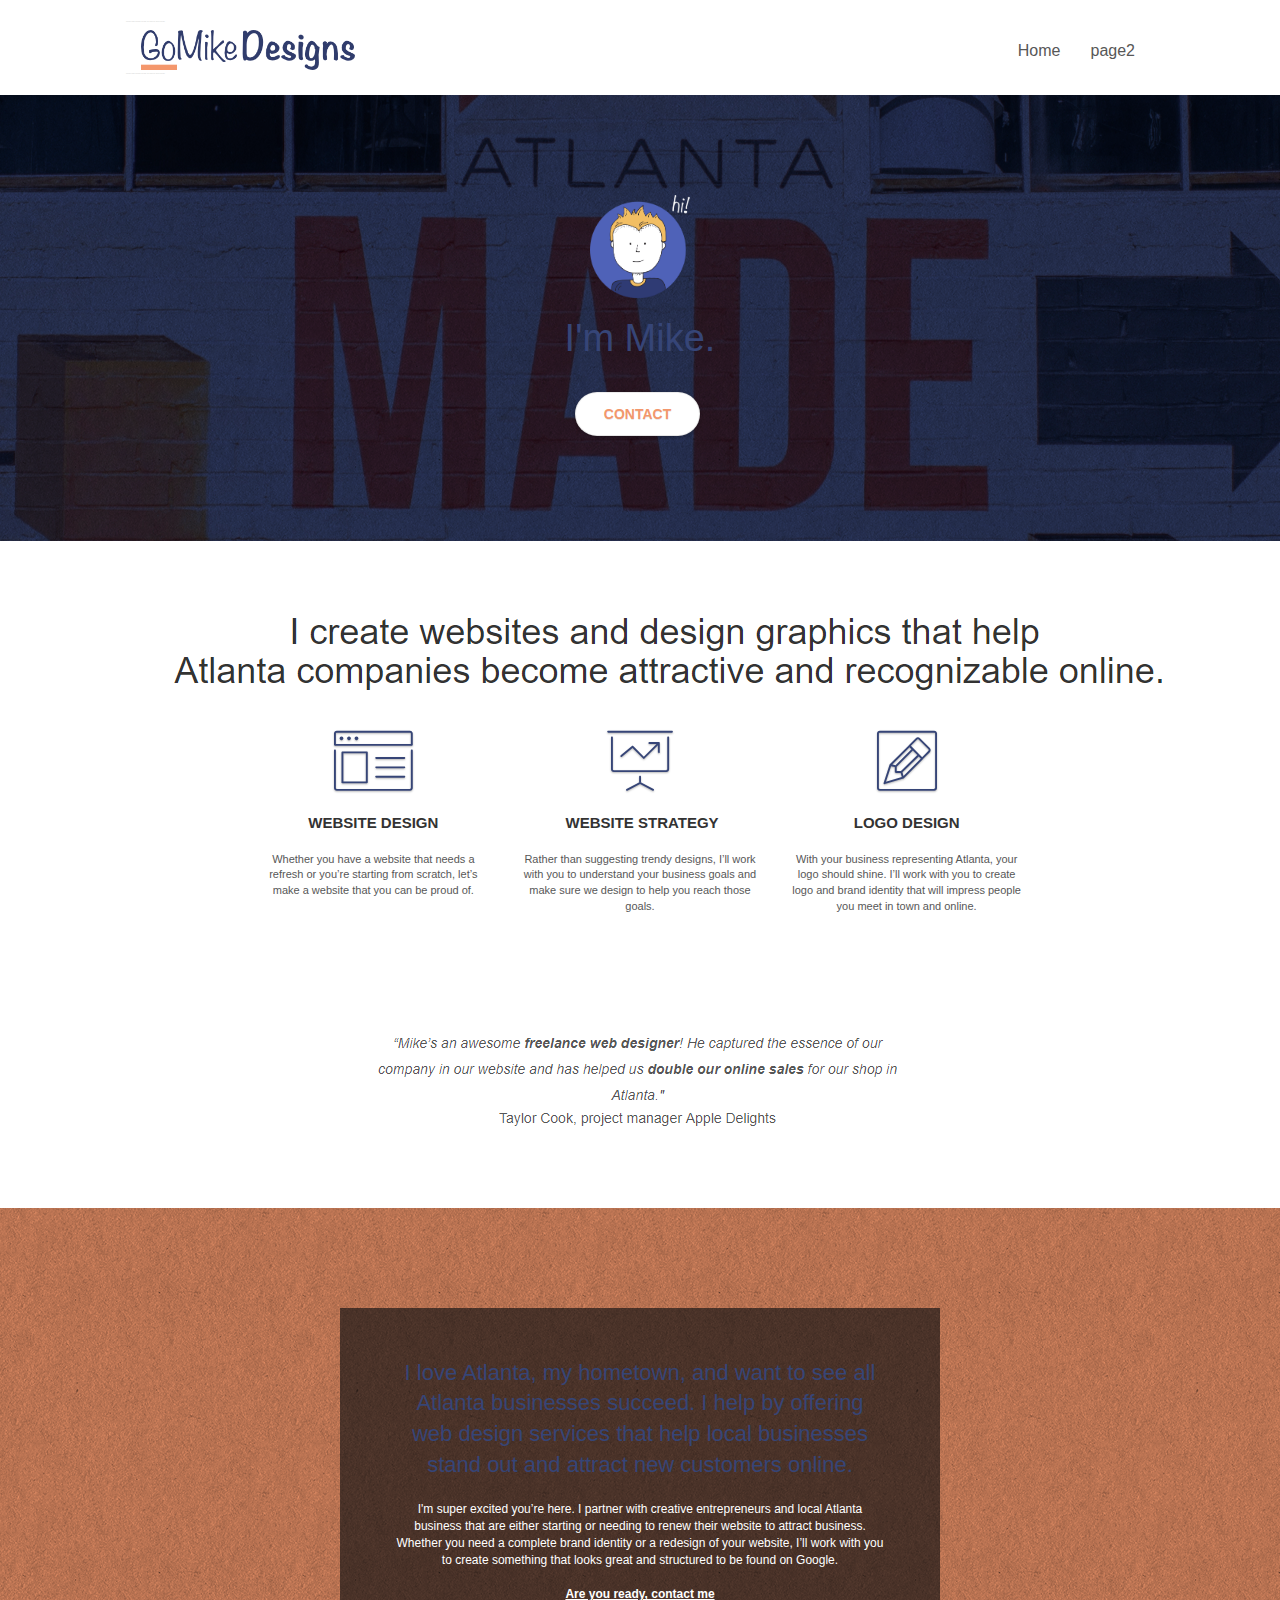
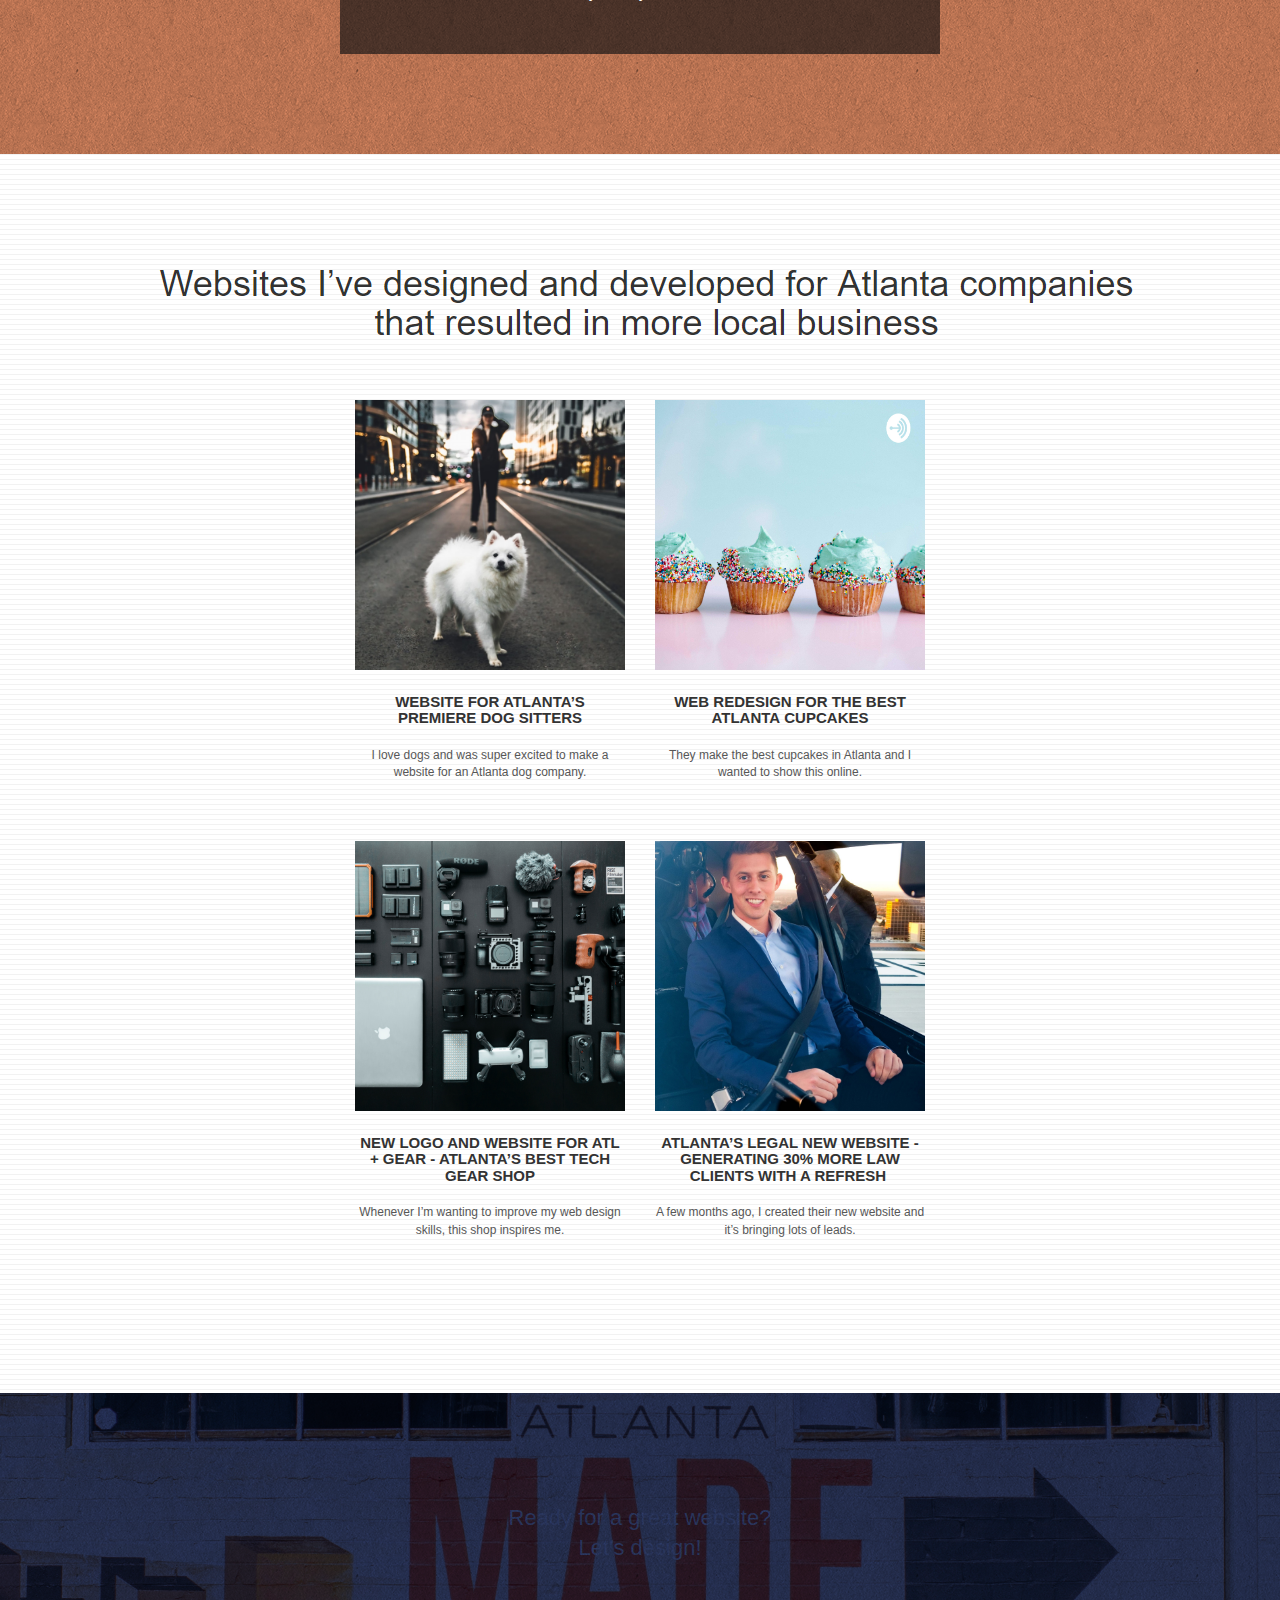
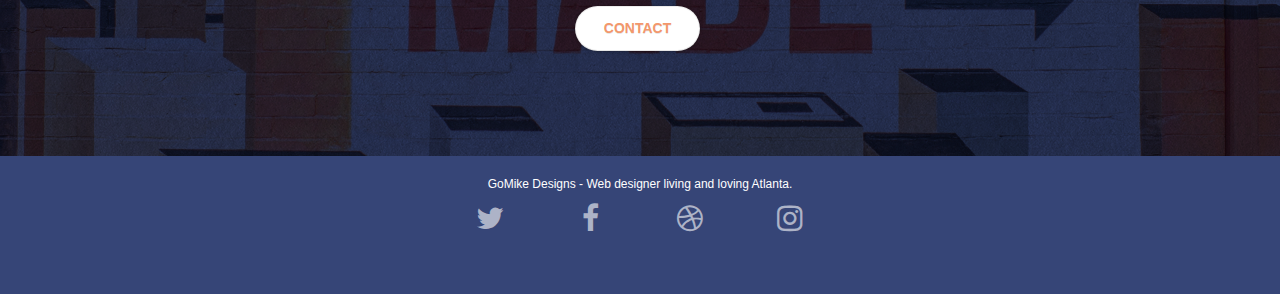
==== index.html @ 703599f0 "made changes to keywords meta changes to meta descriptions changed colors of button from background " ====
<!doctype html>
<html lang="Default">
<head>
    <meta charset="utf-8">
    <meta name="keywords" content="website, internet, web design, web developer, design agency, atlanta, local, small business, logo design, native, freelance, experience ">
    <meta name="description" content="Need a website! Atlanta's very own local native Mike can do the job! With 7 years of experience,  Mike is the best there is in Atlanta. ">
    <meta name="viewport" content="width=device-width, initial-scale=1.0, viewport-fit=cover">
    <link rel="shortcut icon" type="image/png" href="favicon.jpg">
    
	<link rel="stylesheet" type="text/css" href="./css/bootstrap.css">
	<link rel="stylesheet" type="text/css" href="style.css">
	<link rel="stylesheet" type="text/css" href="./css/font-awesome.css">
	<link rel="stylesheet" type="text/css" href="./css/et-line.css">

    <title>Mike Atlanta's Native Web Developer.</title>

    
<!-- Analytics -->

<!-- Analytics END -->
    
</head>
<body>
<!-- Main container -->
<div class="page-container">
    
<!-- bloc-0 -->
<div class="bloc bgc-white l-bloc " id="bloc-0">
	<div class="container bloc-sm">
		<nav class="navbar row">
			<div class="navbar-header">
					<div class="keywords" style="color:#cccccc;font-size:1px;">web agency atlanta, web strategy, web design, logo, website, web, internet, logo design</div>
				<a class="navbar-brand" href="index.html"><img src="img/atlanta%20web%20design%20logo.png" alt="Go Mikes designs logo" height="40" /></a>
					<div class="keywords" style="color:#cccccc;font-size:1px;">web agency atlanta, web strategy, web design, logo, website, web, internet, logo design</div>

				<button id="nav-toggle" type="button" class="ui-navbar-toggle navbar-toggle" data-toggle="collapse" data-target=".navbar-1">
					<span class="sr-only">Toggle navigation</span><span class="icon-bar"></span><span class="icon-bar"></span><span class="icon-bar"></span>
				</button>
			</div>
			<div class="collapse navbar-collapse navbar-1 special-dropdown-nav">
				<ul class="site-navigation nav navbar-nav">
					<li>
						<a href="index.html">Home</a>
					</li>
					<li>
					</li>
					<li>
						<a href="page2.html">page2</a>
					</li>
				</ul>
			</div>
		</nav>
	</div>
</div>
<!-- bloc-0 END -->

<!-- bloc-1-hero -->
<div class="bloc bgc-dark-slate-blue bg-atlanta-20made-20sign d-bloc bg-t-edge bloc-bg-texture texture-paper b-parallax" id="bloc-1-hero">
	<div class="container bloc-lg">
		<div class="row tight-width-whitespace">
			<div class="col-sm-12">
				<img src="img/atlanta%20web%20designer%20mike.png" class="center-block image-resize-mode" width="100" alt="atlanta web designer mike,seo, google, website, internet, web design, design agency" />
				<h1 class="text-center hero-bloc-text tc-white ">
					I'm Mike.
				</h1>
				<div class="text-center">
					<a href="page2.html" class="btn btn-lg btn-clean btn-rd cta-hero btn-atomic-tangerine" id="cta-hero">Contact</a>
				</div>
			</div>
		</div>
	</div>
</div>
<!-- bloc-1-hero END -->

<!-- bloc-2-services -->
<div class="bloc bgc-white l-bloc" id="bloc-2-services">
	<div class="container bloc-md">
		<div class="row">
			<div class="col-sm-12 text-center">
				<img alt="web agency, web design, logo design, atlanta agency, mike" src="img/title.png" />
			</div>
		</div>
		<div class="row voffset-lg med-width-whitespace">
			<div class="col-sm-4">
				<div class="text-center">
					<span class="et-icon-browser sm-shadow icon-dark-slate-blue icons icon-lg"></span>
				</div>
				<h1 class="mg-md text-center service-header">
					Website Design
				</h1>
				<p class="text-center ">
					Whether you have a website that needs a refresh or you&rsquo;re starting from scratch, let&rsquo;s make a website that you can be proud of.
				</p>
			</div>
			<div class="col-sm-4">
				<div class="text-center">
					<span class="et-icon-presentation sm-shadow icon-dark-slate-blue icons icon-lg"></span>
				</div>
				<h1 class="mg-md text-center service-header">
					&nbsp;Website Strategy
				</h1>
				<p class="text-center ">
					Rather than suggesting trendy designs, I&rsquo;ll work with you to understand your business goals and make sure we design to help you reach those goals.<br>
				</p>
			</div>
			<div class="col-sm-4">
				<div class="text-center">
					<span class="et-icon-edit sm-shadow icon-dark-slate-blue icons icon-lg"></span>
				</div>
				<h1 class="mg-md text-center service-header">
					Logo Design
				</h1>
				<p class="text-center ">
					With your business representing Atlanta, your logo should shine. I&rsquo;ll work with you to create logo and brand identity that will impress people you meet in town and online.
				</p>
			</div>
		</div>
		<div class="row voffset-lg voffset">
			<div class="col-xs-12 col-md-8 col-md-offset-2 text-center">
				<img alt="web agency, web design, logo design " src="img/quote.png" />
			</div>
		</div>
	</div>
</div>
<!-- bloc-2-services END -->

<!-- bloc-3-what-i-do -->
<div class="bloc tc-white bgc-atomic-tangerine bloc-bg-texture texture-paper b-parallax bg-atlanta-20made-20sign-20orange d-bloc" id="bloc-3-what-i-do">
	<div class="container bloc-lg">
		<div class="row tight-width-whitespace black-background">
			<div class="col-sm-12">
				<h2 class="mg-md text-center tc-white">
					I love Atlanta, my hometown, and want to see all Atlanta businesses succeed. I help by offering web design services that help local businesses stand out and attract new customers online.<br>
				</h2>
				<p class="text-center white">
					I'm super excited you&rsquo;re here. I partner with creative entrepreneurs and local Atlanta business that are either starting or needing to renew their website to attract business. Whether you need a complete brand identity or a redesign of your website, I&rsquo;ll work with you to create something that looks great and structured to be found on Google.<br><br><a class="ltc-white bold-link" href="page2.html">Are you ready, contact me</a><br>
				</p>
			</div>
		</div>
	</div>
</div>
<!-- bloc-3-what-i-do END -->

<!-- bloc-4-portfolio -->
<div class="bloc bgc-white bg-lines-h2-bg bg-repeat l-bloc" id="bloc-4-portfolio">
	<div class="container bloc-lg">
		<div class="row">
			<div class="col-sm-12 text-center">
								<img alt="web agency, web design, logo design " src="img/title2.png" />

			</div>
		</div>
		<div class="row tight-width-whitespace portfolio-row">
			<div class="col-sm-6">
				<a href="#" data-lightbox="img/11.jpg" data-gallery-id="gallery-1" data-caption="Website for Atlanta's Premiere dog salon" data-frame="snapshot-lb"><img src="img/11.jpg" class="img-responsive portfolio-thumb" alt="seo, google, website, internet, web design, design agency website for dog salon"/></a>
				<h3 class="mg-md text-center">
					Website for Atlanta&rsquo;s premiere Dog Sitters
				</h3>
				<p class="text-center">
					I love dogs and was super excited to make a website for an Atlanta dog company.
				</p>
			</div>
			<div class="col-sm-6">
				<a href="#" data-lightbox="img/2.jpg" data-gallery-id="gallery-1" data-caption="web redesign for the best cupcakes in Atlanta" data-frame="snapshot-lb"><img src="img/2.jpg" class="img-responsive portfolio-thumb" alt="seo, google, website, internet, web design, design agency website for best cupcakes in atlanta"/></a>
				<h3 class="mg-md text-center">
					Web redesign for the best Atlanta&nbsp;cupcakes
				</h3>
				<p class="text-center">
					They make the best cupcakes in Atlanta and I wanted to show this online.
				</p>
			</div>
		</div>
		<div class="row tight-width-whitespace portfolio-row">
			<div class="col-sm-6">
				<a href="#" data-lightbox="img/3.bmp" data-gallery-id="gallery-1" data-caption="New logo and website for Atlanta's best tech gear shop" data-frame="snapshot-lb"><img src="img/3.bmp" class="img-responsive portfolio-thumb" alt="3.jpg" /></a>
				<h3 class="mg-md text-center">
					New logo and website for Atl + Gear - Atlanta&rsquo;s best tech gear shop
				</h3>
				<p class="text-center">
					Whenever I&rsquo;m wanting to improve my web design skills, this shop inspires me.
				</p>
			</div>
			<div class="col-sm-6">
				<a href="#" data-lightbox="img/4.bmp" data-gallery-id="gallery-1" data-caption="Atlanta's legal website generates 30% more clients after web redesign" data-frame="snapshot-lb"><img src="img/4.bmp" class="img-responsive portfolio-thumb" alt="seo, google, website, internet, web design, Atlanta's legal website generates 30% more clients after web redesign" /></a>
				<h3 class="mg-md text-center">
					Atlanta&rsquo;s legal new website - Generating 30% more law clients with a refresh&nbsp;
				</h3>
				<p class="text-center">
					A few months ago, I created their new website and it&rsquo;s bringing lots of leads.
				</p>
			</div>
		</div>
	</div>
</div>
<!-- bloc-4-portfolio END -->

<!-- bloc-5-cta -->
<div class="bloc bgc-dark-slate-blue bg-atlanta-20made-20sign d-bloc bloc-bg-texture texture-paper" id="bloc-5-cta">
	<div class="container bloc-lg">
		<div class="row">
			<h2 class="mg-md text-center tc-white">
				Ready for a great website? <br>Let&rsquo;s design!
			</h2>
			<div class="col-sm-12 text-center">
				<a href="page2.html" class="btn btn-atomic-tangerine btn-clean btn-rd btn-lg cta-hero">Contact</a>
			</div>
		</div>
	</div>
</div>
<!-- bloc-5-cta END -->

<!-- Footer - bloc-8 -->
<div class="bloc bgc-dark-slate-blue d-bloc" id="bloc-8">
	<div class="container bloc-sm">
		<div class="row">
			<div class="col-sm-12">
				<p class="text-center white">
					GoMike Designs - Web designer living and loving Atlanta.<br>
				</p>
				<div class="row row-no-gutters social">
					<div class="col-sm-3">
						<div class="text-center">
							<a class="social" href="index.html"><span class="fa fa-twitter icon-md"></span></a>
						</div>
					</div>
					<div class="col-sm-3">
						<div class="text-center">
							<a class="social" href="index.html"><span class="fa fa-facebook icon-md"></span></a>
						</div>
					</div>
					<div class="col-sm-3">
						<div class="text-center">
							<a class="social" href="index.html"><span class="fa fa-dribbble icon-md"></span></a>
						</div>
					</div>
					<div class="col-sm-3">
						<div class="text-center">
							<a class="social" href="index.html"><span class="fa fa-instagram icon-md"></span></a>
						</div>
					</div>

					<div class="keywords" style="color:#364577;">web agency atlanta, web strategy, web design, logo, website, web, internet, logo design</div>

			</div>
		</div>
	</div>
</div>
<!-- Footer - bloc-8 END -->

</div>
<!-- Main container END -->
<script src="./js/jquery-2.1.0.js"></script>
	<script src="./js/bootstrap.js"></script>
	<script src="./js/blocs.js"></script>
	<script src="./js/jquery.touchSwipe.js"></script>
	<script src="./js/gmaps.js"></script>  

</body>
</html>
---- style.css ----
body {
    margin: 0;
    padding: 0;
    background: #FFF;
    overflow-x: hidden;
    -webkit-font-smoothing: antialiased;
    -moz-osx-font-smoothing: grayscale;
}

a,
button {
    transition: all .3s ease-in-out;
    outline: none!important;
}

a:hover {
    text-decoration: none;
    cursor: pointer;
}

#page-loading-blocs-notifaction {
    position: fixed;
    top: 0;
    bottom: 0;
    width: 100%;
    z-index: 100000;
    background: #FFFFFF url("img/pageload-spinner.gif") no-repeat center center;
}

.bloc {
    width: 100%;
    clear: both;
    background: 50% 50% no-repeat;
    padding: 0 50px;
    -webkit-background-size: cover;
    -moz-background-size: cover;
    -o-background-size: cover;
    background-size: cover;
    position: relative;
}

.bloc .container {
    padding-left: 0;
    padding-right: 0;
}

.bloc-lg {
    padding: 100px 50px;
}

.bloc-md {
    padding: 50px;
}

.bloc-sm {
    padding: 20px 50px;
}

.bg-center,
.bg-l-edge,
.bg-r-edge,
.bg-t-edge,
.bg-b-edge,
.bg-tl-edge,
.bg-bl-edge,
.bg-tr-edge,
.bg-br-edge,
.bg-repeat {
    -webkit-background-size: auto!important;
    -moz-background-size: auto!important;
    -o-background-size: auto!important;
    background-size: auto!important;
}

.bg-repeat {
    background: repeat;
}

.bg-t-edge {
    background: top no-repeat;
}

.bloc-bg-texture::before {
    content: "";
    background-size: 2px 2px;
    position: absolute;
    top: 0;
    bottom: 0;
    left: 0;
    right: 0;
}

.texture-paper::before {
    background: url("img/texture-paper.png");
    background-size: 280px 280px;
}

.b-parallax {
    background-attachment: fixed;
}

.d-bloc {
    color: rgba(255, 255, 255, .7);
}

.d-bloc button:hover {
    color: rgba(255, 255, 255, .9);
}

.d-bloc .icon-round,
.d-bloc .icon-square,
.d-bloc .icon-rounded,
.d-bloc .icon-semi-rounded-a,
.d-bloc .icon-semi-rounded-b {
    border-color: rgba(255, 255, 255, .9);
}

.d-bloc .divider-h span {
    border-color: rgba(255, 255, 255, .2);
}

.d-bloc .a-btn,
.d-bloc .navbar a,
.d-bloc .navbar-brand,
.d-bloc a .icon-sm,
.d-bloc a .icon-md,
.d-bloc a .icon-lg,
.d-bloc a .icon-xl,
.d-bloc h1 a,
.d-bloc h2 a,
.d-bloc h3 a,
.d-bloc h4 a,
.d-bloc h5 a,
.d-bloc h6 a,
.d-bloc p a {
    color: rgba(255, 255, 255, .6);
}

.d-bloc .a-btn:hover,
.d-bloc .navbar a:hover,
.d-bloc .navbar-brand:hover,
.d-bloc a:hover .icon-sm,
.d-bloc a:hover .icon-md,
.d-bloc a:hover .icon-lg,
.d-bloc a:hover .icon-xl,
.d-bloc h1 a:hover,
.d-bloc h2 a:hover,
.d-bloc h3 a:hover,
.d-bloc h4 a:hover,
.d-bloc h5 a:hover,
.d-bloc h6 a:hover,
.d-bloc p a:hover {
    color: rgba(255, 255, 255, 1);
}

.d-bloc .navbar-toggle .icon-bar {
    background: rgba(255, 255, 255, 1);
}

.d-bloc .btn-wire,
.d-bloc .btn-wire:hover {
    color: rgba(255, 255, 255, 1);
    border-color: rgba(255, 255, 255, 1);
}

.d-bloc .panel {
    color: rgba(0, 0, 0, .5);
}

.d-bloc .panel button:hover {
    color: rgba(0, 0, 0, .7);
}

.d-bloc .panel icon {
    border-color: rgba(0, 0, 0, .7);
}

.d-bloc .panel .divider-h span {
    border-color: rgba(0, 0, 0, .1);
}

.d-bloc .panel .a-btn {
    color: rgba(0, 0, 0, .6);
}

.d-bloc .panel .a-btn:hover {
    color: rgba(0, 0, 0, 1);
}

.d-bloc .panel .btn-wire,
.d-bloc .panel .btn-wire:hover {
    color: rgba(0, 0, 0, .7);
    border-color: rgba(0, 0, 0, .3);
}

.d-bloc .panel,
.l-bloc {
    color: rgba(0, 0, 0, .5);
}

.d-bloc .panel button:hover,
.l-bloc button:hover {
    color: rgba(0, 0, 0, .7);
}

.l-bloc .icon-round,
.l-bloc .icon-square,
.l-bloc .icon-rounded,
.l-bloc .icon-semi-rounded-a,
.l-bloc .icon-semi-rounded-b {
    border-color: rgba(0, 0, 0, .7);
}

.d-bloc .panel .divider-h span,
.l-bloc .divider-h span {
    border-color: rgba(0, 0, 0, .1);
}

.d-bloc .panel .a-btn,
.l-bloc .a-btn,
.l-bloc .navbar a,
.l-bloc .navbar-brand,
.l-bloc a .icon-sm,
.l-bloc a .icon-md,
.l-bloc a .icon-lg,
.l-bloc a .icon-xl,
.l-bloc h1 a,
.l-bloc h2 a,
.l-bloc h3 a,
.l-bloc h4 a,
.l-bloc h5 a,
.l-bloc h6 a,
.l-bloc p a {
    color: rgba(0, 0, 0, .6);
}

.d-bloc .panel .a-btn:hover,
.l-bloc .a-btn:hover,
.l-bloc .navbar a:hover,
.l-bloc .navbar-brand:hover,
.l-bloc a:hover .icon-sm,
.l-bloc a:hover .icon-md,
.l-bloc a:hover .icon-lg,
.l-bloc a:hover .icon-xl,
.l-bloc h1 a:hover,
.l-bloc h2 a:hover,
.l-bloc h3 a:hover,
.l-bloc h4 a:hover,
.l-bloc h5 a:hover,
.l-bloc h6 a:hover,
.l-bloc p a:hover {
    color: rgba(0, 0, 0, 1);
}

.l-bloc .navbar-toggle .icon-bar {
    color: rgba(0, 0, 0, .6);
}

.d-bloc .panel .btn-wire,
.d-bloc .panel .btn-wire:hover,
.l-bloc .btn-wire,
.l-bloc .btn-wire:hover {
    color: rgba(0, 0, 0, .7);
    border-color: rgba(0, 0, 0, .3);
}

.voffset {
    margin-top: 30px;
}

.voffset-lg {
    margin-top: 80px;
}

.row-no-gutters {
    margin-right: 0;
    margin-left: 0;
}

.row.row-no-gutters > [class^="col-"],
.row.row-no-gutters > [class*=" col-"] {
    padding-right: 0;
    padding-left: 0;
}

#bloc-2-services p {
    font-size: 11px;
}

.navbar {
    margin-bottom: 0;
    z-index: 1;
}

.navbar-brand {
    height: auto;
    padding: 3px 15px;
    font-size: 25px;
    font-weight: normal;
    font-weight: 600;
    line-height: 44px;
}

.navbar-brand img {
    max-height: 200px;
    margin: 0 5px 0 0;
    display: inline;
}

.navbar-brand img[src$=svg] {
    min-width: 100px;
}

.nav-center .navbar-brand img {
    margin: 0;
}

.navbar .nav {
    padding-top: 2px;
    margin-right: -16px;
    float: right;
    z-index: 1;
}

.nav > li {
    float: left;
    margin-top: 4px;
    font-size: 16px;
}

.navbar-nav .open .dropdown-menu > li > a {
    text-align: inherit;
}

.nav > li a:hover,
.nav > li a:focus {
    background: transparent;
}

.navbar-toggle {
    margin: 10px 10px 0 0;
    border: 0px;
}

.navbar-toggle:hover {
    background: transparent!important;
}

.navbar-toggle .icon-bar {
    background-color: rgba(0, 0, 0, .5);
    width: 26px;
}

.nav-invert .navbar .nav {
    float: left;
}

.nav-invert .navbar-header,
.nav-invert .navbar-brand {
    float: right;
    position: relative;
    z-index: 2;
}

@media (min-width: 768px) {
    .site-navigation {
        position: absolute;
        top: 50%;
        right: 20px;
        transform: translate(0, -50%);
        -webkit-transform: translateY(-50%);
    }
    .nav > li .dropdown-menu a,
    .nav > li .dropdown-menu a:hover {
        color: #484848;
    }
    .nav-invert .site-navigation {
        left: 0;
        right: 0;
    }
    .nav-center {
        text-align: center;
    }
    .nav-center .navbar-header {
        width: 100%;
    }
    .nav-center .navbar-header,
    .nav-center .navbar-brand,
    .nav-center .nav > li {
        float: none;
        display: inline-block;
    }
    .nav-center .site-navigation {
        position: relative;
        width: 100%;
        right: 0;
        margin-right: 0px;
        margin-top: 20px;
    }
    .nav-center.mini-nav .navbar-toggle {
        float: none;
        margin: 10px auto 0;
    }
}

.nav > li > .dropdown a {
    background: none!important;
    display: block;
    padding: 14px 15px;
}

nav .caret {
    margin: 0 5px;
}

.dropdown-menu .dropdown-menu {
    top: -8px;
    left: 100%;
}

.dropdown-menu .dropmenu-flow-right {
    top: 100%;
    left: 0;
    margin-left: -1px;
    border-top-left-radius: 0;
    border-top-right-radius: 0;
}

.dropdown-menu .dropdown span {
    border: 4px solid black;
    border-top-color: transparent;
    border-right-color: transparent;
    border-bottom-color: transparent;
    margin: 6px -5px 0 0!important;
    float: right;
}

.mg-md {
    margin-top: 10px;
    margin-bottom: 20px;
}

.mg-lg {
    margin-top: 10px;
    margin-bottom: 40px;
}

.btn {
    margin: 0 5px 5px 0;
}

.btn.pull-right {
    margin: 0 0 5px 5px;
}

.btn-d,
.btn-d:hover,
.btn-d:focus {
    color: #FFF;
    background: rgba(0, 0, 0, .3);
}

button {
    outline: none!important;
}

.btn-rd {
    border-radius: 40px;
}

.btn-clean {
    border: 1px solid rgba(0, 0, 0, .08);
    border-bottom-color: rgba(0, 0, 0, .1);
    text-shadow: 0 1px 0 rgba(0, 0, 1, .1);
    box-shadow: 0 1px 3px rgba(0, 0, 1, .25), inset 0 1px 0 0 rgba(255, 255, 255, .15);
}

.icon-md {
    font-size: 30px!important;
}

.icon-lg {
    font-size: 60px!important;
}

.sm-shadow {
    text-shadow: 0 1px 2px rgba(0, 0, 0, .3);
}

.panel-sq,
.panel-sq .panel-heading,
.panel-sq .panel-footer {
    border-radius: 0;
}

.panel-rd {
    border-radius: 30px;
}

.panel-rd .panel-heading {
    border-radius: 29px 29px 0 0;
}

.panel-rd .panel-footer {
    border-radius: 0 0 29px 29px;
}

.form-control {
    border-color: rgba(0, 0, 0, .1);
    box-shadow: none;
}

.scrollToTop {
    width: 40px;
    height: 40px;
    position: fixed;
    bottom: 20px;
    right: 20px;
    opacity: 0;
    z-index: 500;
    transition: all .3s ease-in-out;
}

.scrollToTop span {
    margin-top: 6px;
}

.showScrollTop {
    font-size: 14px;
    opacity: 1;
}

a[data-lightbox] {
    position: relative;
    display: block;
    text-align: center;
}

a[data-lightbox]:hover::before {
    content: "+";
    font-family: "HelveticaNeue-Light", "Helvetica Neue Light", "Helvetica Neue", Helvetica, Arial;
    font-size: 32px;
    width: 50px;
    height: 50px;
    margin-left: -25px;
    border-radius: 50%;
    background: rgba(0, 0, 0, .6);
    color: #FFF;
    font-weight: 100;
    z-index: 1;
    position: absolute;
    top: 50%;
    transform: translateY(-50%);
    -webkit-transform: translateY(-50%);
}

a[data-lightbox]:hover img {
    opacity: 0.6;
    -webkit-animation-fill-mode: none;
    animation-fill-mode: none;
}

#lightbox-modal {
    display: flex;
    align-items: center;
}

#lightbox-modal .modal-dialog {
    width: 90%;
    max-width: 900px;
    margin: 0 auto 0;
}

#lightbox-modal .modal-dialog img {
    max-height: 90vh;
    margin: 0 auto;
}

.lightbox-caption {
    padding: 20px;
    color: #FFF;
    background: rgba(0, 0, 0, .5);
    position: absolute;
    left: 15px;
    right: 15px;
    bottom: 5px;
}

.close-lightbox {
    color: #FFF;
    font-size: 30px;
    position: absolute;
    top: 20px;
    right: 20px;
    z-index: 20;
    background: rgba(0, 0, 0, .5);
    border: none;
    line-height: 30px;
    padding: 0 9px 5px;
    opacity: 0.3;
}

.close-lightbox:hover,
.next-lightbox:hover,
.prev-lightbox:hover {
    opacity: 1.0;
    color: #FFF;
}

.next-lightbox,
.prev-lightbox {
    font-size: 20px;
    color: rgba(255, 255, 255, .9);
    background: rgba(0, 0, 0, .5);
    transition: all .2s ease-in-out;
    position: absolute;
    top: 45%;
    z-index: 1;
    opacity: 0.4;
}

.next-lightbox {
    padding: 6px 8px 1px 13px;
    right: 25px;
}

.prev-lightbox {
    padding: 6px 13px 1px 10px;
    left: 25px;
}

.snapshot-lb .modal-body {
    padding-bottom: 45px;
}

.snapshot-lb .lightbox-caption {
    padding: 0;
    color: rgba(0, 0, 0, .5);
    background: none;
}

h1,
h2,
h3,
h4,
h5,
h6,
p,
label,
.btn,
a {
    font-family: "helvetica";
    font-weight: 400;
    color: #575757!important;
}

.container {
    max-width: 1000px;
}

.hero-bloc-text {
    font-size: 38px;
}

.hero-bloc-text-sub {
    font-size: 36px;
}

.statement-bloc-text {
    line-height: 26px;
    font-style: italic;
    font-size: 20px;
    text-align: center;
    font-weight: lighter;
    max-width: 520px;
    margin: auto auto auto auto;
}

p {
    font-size: 12px;
}

.tight-width-whitespace {
    max-width: 600px;
    margin: auto auto auto auto;
}

.h1 {
    font-size: 20px;
    font-family: "Open Sans";
}

.cta-hero {
    margin-top: 22px;
    color: #FFFFFF!important;
    text-transform: uppercase;
    padding: 12px 28px 12px 28px;
    font-size: 1.0em;
    font-weight: 700;
}

.social {
    max-width: 400px;
    margin: auto auto auto auto;
}

h2 {
    font-size: 22px;
    line-height: 1.4em;
}

h3 {
    font-size: 15px;
    text-transform: uppercase;
    font-weight: 700;
    color: #333333!important;
}

.med-width-whitespace {
    max-width: 800px;
    margin: auto auto auto auto;
    box-shadow: 0px 0px 0px #000000;
}

h1 {
    color: #333333!important;
}

h4 {
    color: #333333!important;
}

.icons {
    margin-bottom: 14px;
    margin-top: 24px;
}

.white {
    color: #FFFFFF!important;
}

.portfolio-thumb {
    margin-bottom: 24px;
}

.portfolio-row {
    margin-bottom: 44px;
    margin-top: 50px;
}

.avatar {
    box-shadow: 0px 4px 9px rgba(0, 0, 0, 0.3);
}

.black-background {
    background-color: rgba(35, 31, 32, 0.7);
    padding: 40px 40px 40px 40px;
}

.bold-link {
    font-weight: 900;
    text-decoration: underline!important;
}

.service-header {
    font-size: 15px;
    font-weight: 700;
    text-transform: uppercase;
}

.bgc-white {
    background-color: #FFFFFF;
}

.bgc-dark-slate-blue {
    background-color: #364577;
}

.bgc-atomic-tangerine {
    background-color: #F3976C;
}

.tc-white {
    color: #364577!important;
}

.btn-atomic-tangerine {
    background: #FFFFFF;
    color: #F3976C!important;
}

.btn-atomic-tangerine:hover {
    background: #c27956!important;
    color: #FFFFFF!important;
}

.ltc-white {
    color: #FFFFFF!important;
}

.ltc-white:hover {
    color: #cccccc!important;
}

.ltc-atomic-tangerine {
    color: #F3976C!important;
}

.ltc-atomic-tangerine:hover {
    color: #c27956!important;
}

.icon-dark-slate-blue {
    color: #364577!important;
    border-color: #364577!important;
}

.bg-dots-bg {
    background-image: url("img/dots-bg.png");
}

.bg-lines-h2-bg {
    background-image: url("img/lines-h2-bg.png");
}

.bg-atlanta-20made-20sign {
    background-image: url("img/atlanta%20made%20sign.jpg");
}

.bg-atlanta-20made-20sign-20orange {
    background-image: url("img/atlanta%20made%20sign%20orange.png");
}

@media (max-width: 1024px) {
    .bloc {
        padding-left: 20px;
        padding-right: 20px;
    }
    .bloc.full-width-bloc,
    .bloc-tile-2.full-width-bloc .container,
    .bloc-tile-3.full-width-bloc .container,
    .bloc-tile-4.full-width-bloc .container {
        padding-left: 0;
        padding-right: 0;
    }
}

@media (max-width: 992px) and (min-width: 768px) {
    .navbar .nav {
        max-width: 80%
    }
    .nav-center.navbar .nav {
        max-width: 100%
    }
}

@media only screen and (min-device-width: 768px) and (max-device-width: 1024px) and (orientation: landscape) {
    .b-parallax {
        background-attachment: scroll;
    }
}

@media only screen and (min-device-width: 1024px) and (max-device-width: 1366px) and (-webkit-min-device-pixel-ratio: 1.5) {
    .b-parallax {
        background-attachment: scroll;
    }
}

@media (max-width: 991px) {
    .container {
        width: 100%;
    }
    .b-parallax {
        background-attachment: scroll;
    }
    .page-container,
    #hero-bloc {
        overflow-x: hidden;
        position: relative;
    }
    .bloc {
        padding-left: constant(safe-area-inset-left);
        padding-right: constant(safe-area-inset-right);
    }
    .bloc-group,
    .bloc-group .bloc {
        display: block;
        width: 100%;
    }
    .bloc-fill-screen .fill-bloc-top-edge,
    .bloc-fill-screen .fill-bloc-bottom-edge {
        padding: 0 20px;
        padding-left: constant(safe-area-inset-left);
        padding-right: constant(safe-area-inset-right);
    }
}

@media (max-width: 767px) {
    .page-container {
        overflow-x: hidden;
        position: relative;
    }
    h1,
    h2,
    h3,
    h4,
    h5,
    h6,
    p,
    #disqus_thread {
        padding-left: 10px!important;
        padding-right: 10px!important;
    }
    .b-parallax {
        background-attachment: scroll;
    }
    .navbar .nav {
        padding-top: 0;
        border-top: 1px solid rgba(0, 0, 0, .2);
        float: none!important;
    }
    .navbar.row {
        margin-left: 0;
        margin-right: 0;
    }
    .site-navigation {
        position: inherit;
        transform: none;
        -webkit-transform: none;
        -ms-transform: none;
    }
    .nav > li {
        margin-top: 0;
        border-bottom: 1px solid rgba(0, 0, 0, .1);
        background: rgba(0, 0, 0, .05);
        text-align: left;
        padding-left: 15px;
        width: 100%;
    }
    .nav > li:hover {
        background: rgba(0, 0, 0, .08);
    }
    .dropdown .dropdown a .caret {
        float: none;
        margin: 5px 0 0 10px!important;
        border: 4px solid black;
        border-bottom-color: transparent;
        border-right-color: transparent;
        border-left-color: transparent;
    }
    #hero-bloc .navbar .nav {
        background: rgba(0, 0, 0, .8);
    }
    #hero-bloc .navbar .nav a {
        color: rgba(255, 255, 255, .6);
    }
    .hero {
        padding: 50px 0;
    }
    .hero-nav {
        left: -1px;
        right: -1px;
    }
    .navbar-collapse {
        padding: 0;
        overflow-x: hidden;
        -webkit-box-shadow: none;
        box-shadow: none;
    }
    .navbar-brand img {
        max-height: 40px;
        width: auto;
    }
    .nav-invert .navbar-header {
        float: none;
        width: 100%;
    }
    .nav-invert .navbar-toggle {
        float: left;
        margin-left: 10px;
    }
    .bloc {
        padding-left: 0;
        padding-right: 0;
    }
    .bloc-xxl,
    .bloc-xl,
    .bloc-lg {
        padding: 40px 0;
    }
    .bloc-sm,
    .bloc-md {
        padding-left: 0;
        padding-right: 0;
    }
    .bloc-tile-2 .container,
    .bloc-tile-3 .container,
    .bloc-tile-4 .container,
    .bloc-fill-screen .fill-bloc-top-edge,
    .bloc-fill-screen .fill-bloc-bottom-edge {
        padding-left: 0;
        padding-right: 0;
    }
    .a-block {
        padding: 0 10px;
    }
    .btn-dwn {
        display: none;
    }
    .voffset {
        margin-top: 5px;
    }
    .voffset-md {
        margin-top: 20px;
    }
    .voffset-lg {
        margin-top: 30px;
    }
    form {
        padding: 5px;
    }
    .close-lightbox {
        display: inline-block;
    }
    .blocsapp-device-iphone5 {
        background-size: 216px 425px;
        padding-top: 60px;
        width: 216px;
        height: 425px;
    }
    .blocsapp-device-iphone5 img {
        width: 180px;
        height: 320px;
    }
}

@media (max-width: 400px) {
    .bloc {
        padding-left: 0;
        padding-right: 0;
    }
}

@media (max-width: 767px) {
    .bloc-mob-center-text {
        text-align: center;
    }
}
---- css/et-line.css ----
@font-face {
    font-family: et-line;
    src: url(../fonts/et-line.eot);
    src: url(../fonts/et-line.eot?#iefix) format('embedded-opentype'), url(../fonts/et-line.woff) format('woff'), url(../fonts/et-line.ttf) format('truetype'), url(../fonts/et-line.svg#et-line) format('svg');
    font-weight: 400;
    font-style: normal
}

.et-icon-adjustments,
.et-icon-alarmclock,
.et-icon-anchor,
.et-icon-aperture,
.et-icon-attachment,
.et-icon-bargraph,
.et-icon-basket,
.et-icon-beaker,
.et-icon-bike,
.et-icon-book-open,
.et-icon-briefcase,
.et-icon-browser,
.et-icon-calendar,
.et-icon-camera,
.et-icon-caution,
.et-icon-chat,
.et-icon-circle-compass,
.et-icon-clipboard,
.et-icon-clock,
.et-icon-cloud,
.et-icon-compass,
.et-icon-desktop,
.et-icon-dial,
.et-icon-document,
.et-icon-documents,
.et-icon-download,
.et-icon-dribbble,
.et-icon-edit,
.et-icon-envelope,
.et-icon-expand,
.et-icon-facebook,
.et-icon-flag,
.et-icon-focus,
.et-icon-gears,
.et-icon-genius,
.et-icon-gift,
.et-icon-global,
.et-icon-globe,
.et-icon-googleplus,
.et-icon-grid,
.et-icon-happy,
.et-icon-hazardous,
.et-icon-heart,
.et-icon-hotairballoon,
.et-icon-hourglass,
.et-icon-key,
.et-icon-laptop,
.et-icon-layers,
.et-icon-lifesaver,
.et-icon-lightbulb,
.et-icon-linegraph,
.et-icon-linkedin,
.et-icon-lock,
.et-icon-magnifying-glass,
.et-icon-map,
.et-icon-map-pin,
.et-icon-megaphone,
.et-icon-mic,
.et-icon-mobile,
.et-icon-newspaper,
.et-icon-notebook,
.et-icon-paintbrush,
.et-icon-paperclip,
.et-icon-pencil,
.et-icon-phone,
.et-icon-picture,
.et-icon-pictures,
.et-icon-piechart,
.et-icon-presentation,
.et-icon-pricetags,
.et-icon-printer,
.et-icon-profile-female,
.et-icon-profile-male,
.et-icon-puzzle,
.et-icon-quote,
.et-icon-recycle,
.et-icon-refresh,
.et-icon-ribbon,
.et-icon-rss,
.et-icon-sad,
.et-icon-scissors,
.et-icon-scope,
.et-icon-search,
.et-icon-shield,
.et-icon-speedometer,
.et-icon-strategy,
.et-icon-streetsign,
.et-icon-tablet,
.et-icon-target,
.et-icon-telescope,
.et-icon-toolbox,
.et-icon-tools,
.et-icon-tools-2,
.et-icon-trophy,
.et-icon-tumblr,
.et-icon-twitter,
.et-icon-upload,
.et-icon-video,
.et-icon-wallet,
.et-icon-wine {
    font-family: et-line;
    speak: none;
    font-style: normal;
    font-weight: 400;
    font-variant: normal;
    text-transform: none;
    line-height: 1;
    -webkit-font-smoothing: antialiased;
    -moz-osx-font-smoothing: grayscale;
    display: inline-block
}

.et-icon-mobile:before {
    content: "\e000"
}

.et-icon-laptop:before {
    content: "\e001"
}

.et-icon-desktop:before {
    content: "\e002"
}

.et-icon-tablet:before {
    content: "\e003"
}

.et-icon-phone:before {
    content: "\e004"
}

.et-icon-document:before {
    content: "\e005"
}

.et-icon-documents:before {
    content: "\e006"
}

.et-icon-search:before {
    content: "\e007"
}

.et-icon-clipboard:before {
    content: "\e008"
}

.et-icon-newspaper:before {
    content: "\e009"
}

.et-icon-notebook:before {
    content: "\e00a"
}

.et-icon-book-open:before {
    content: "\e00b"
}

.et-icon-browser:before {
    content: "\e00c"
}

.et-icon-calendar:before {
    content: "\e00d"
}

.et-icon-presentation:before {
    content: "\e00e"
}

.et-icon-picture:before {
    content: "\e00f"
}

.et-icon-pictures:before {
    content: "\e010"
}

.et-icon-video:before {
    content: "\e011"
}

.et-icon-camera:before {
    content: "\e012"
}

.et-icon-printer:before {
    content: "\e013"
}

.et-icon-toolbox:before {
    content: "\e014"
}

.et-icon-briefcase:before {
    content: "\e015"
}

.et-icon-wallet:before {
    content: "\e016"
}

.et-icon-gift:before {
    content: "\e017"
}

.et-icon-bargraph:before {
    content: "\e018"
}

.et-icon-grid:before {
    content: "\e019"
}

.et-icon-expand:before {
    content: "\e01a"
}

.et-icon-focus:before {
    content: "\e01b"
}

.et-icon-edit:before {
    content: "\e01c"
}

.et-icon-adjustments:before {
    content: "\e01d"
}

.et-icon-ribbon:before {
    content: "\e01e"
}

.et-icon-hourglass:before {
    content: "\e01f"
}

.et-icon-lock:before {
    content: "\e020"
}

.et-icon-megaphone:before {
    content: "\e021"
}

.et-icon-shield:before {
    content: "\e022"
}

.et-icon-trophy:before {
    content: "\e023"
}

.et-icon-flag:before {
    content: "\e024"
}

.et-icon-map:before {
    content: "\e025"
}

.et-icon-puzzle:before {
    content: "\e026"
}

.et-icon-basket:before {
    content: "\e027"
}

.et-icon-envelope:before {
    content: "\e028"
}

.et-icon-streetsign:before {
    content: "\e029"
}

.et-icon-telescope:before {
    content: "\e02a"
}

.et-icon-gears:before {
    content: "\e02b"
}

.et-icon-key:before {
    content: "\e02c"
}

.et-icon-paperclip:before {
    content: "\e02d"
}

.et-icon-attachment:before {
    content: "\e02e"
}

.et-icon-pricetags:before {
    content: "\e02f"
}

.et-icon-lightbulb:before {
    content: "\e030"
}

.et-icon-layers:before {
    content: "\e031"
}

.et-icon-pencil:before {
    content: "\e032"
}

.et-icon-tools:before {
    content: "\e033"
}

.et-icon-tools-2:before {
    content: "\e034"
}

.et-icon-scissors:before {
    content: "\e035"
}

.et-icon-paintbrush:before {
    content: "\e036"
}

.et-icon-magnifying-glass:before {
    content: "\e037"
}

.et-icon-circle-compass:before {
    content: "\e038"
}

.et-icon-linegraph:before {
    content: "\e039"
}

.et-icon-mic:before {
    content: "\e03a"
}

.et-icon-strategy:before {
    content: "\e03b"
}

.et-icon-beaker:before {
    content: "\e03c"
}

.et-icon-caution:before {
    content: "\e03d"
}

.et-icon-recycle:before {
    content: "\e03e"
}

.et-icon-anchor:before {
    content: "\e03f"
}

.et-icon-profile-male:before {
    content: "\e040"
}

.et-icon-profile-female:before {
    content: "\e041"
}

.et-icon-bike:before {
    content: "\e042"
}

.et-icon-wine:before {
    content: "\e043"
}

.et-icon-hotairballoon:before {
    content: "\e044"
}

.et-icon-globe:before {
    content: "\e045"
}

.et-icon-genius:before {
    content: "\e046"
}

.et-icon-map-pin:before {
    content: "\e047"
}

.et-icon-dial:before {
    content: "\e048"
}

.et-icon-chat:before {
    content: "\e049"
}

.et-icon-heart:before {
    content: "\e04a"
}

.et-icon-cloud:before {
    content: "\e04b"
}

.et-icon-upload:before {
    content: "\e04c"
}

.et-icon-download:before {
    content: "\e04d"
}

.et-icon-target:before {
    content: "\e04e"
}

.et-icon-hazardous:before {
    content: "\e04f"
}

.et-icon-piechart:before {
    content: "\e050"
}

.et-icon-speedometer:before {
    content: "\e051"
}

.et-icon-global:before {
    content: "\e052"
}

.et-icon-compass:before {
    content: "\e053"
}

.et-icon-lifesaver:before {
    content: "\e054"
}

.et-icon-clock:before {
    content: "\e055"
}

.et-icon-aperture:before {
    content: "\e056"
}

.et-icon-quote:before {
    content: "\e057"
}

.et-icon-scope:before {
    content: "\e058"
}

.et-icon-alarmclock:before {
    content: "\e059"
}

.et-icon-refresh:before {
    content: "\e05a"
}

.et-icon-happy:before {
    content: "\e05b"
}

.et-icon-sad:before {
    content: "\e05c"
}

.et-icon-facebook:before {
    content: "\e05d"
}

.et-icon-twitter:before {
    content: "\e05e"
}

.et-icon-googleplus:before {
    content: "\e05f"
}

.et-icon-rss:before {
    content: "\e060"
}

.et-icon-tumblr:before {
    content: "\e061"
}

.et-icon-linkedin:before {
    content: "\e062"
}

.et-icon-dribbble:before {
    content: "\e063"
}
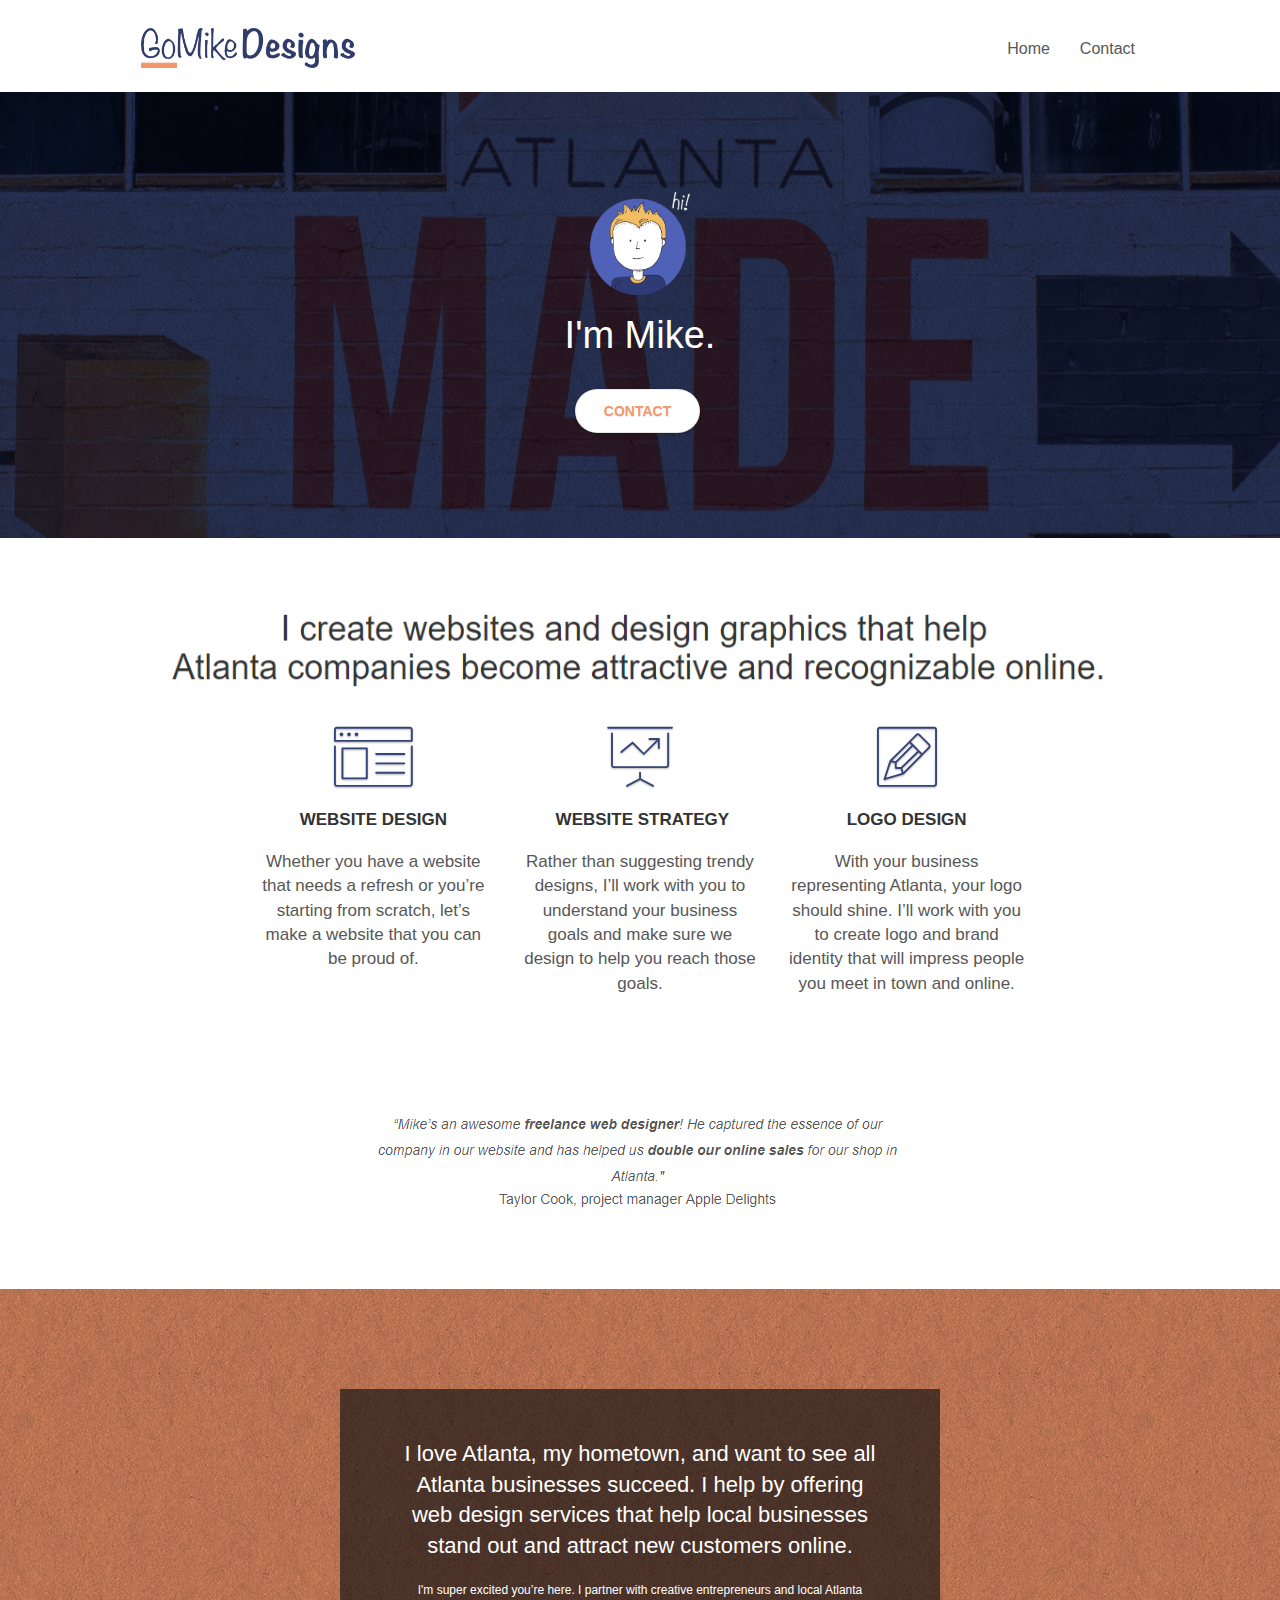
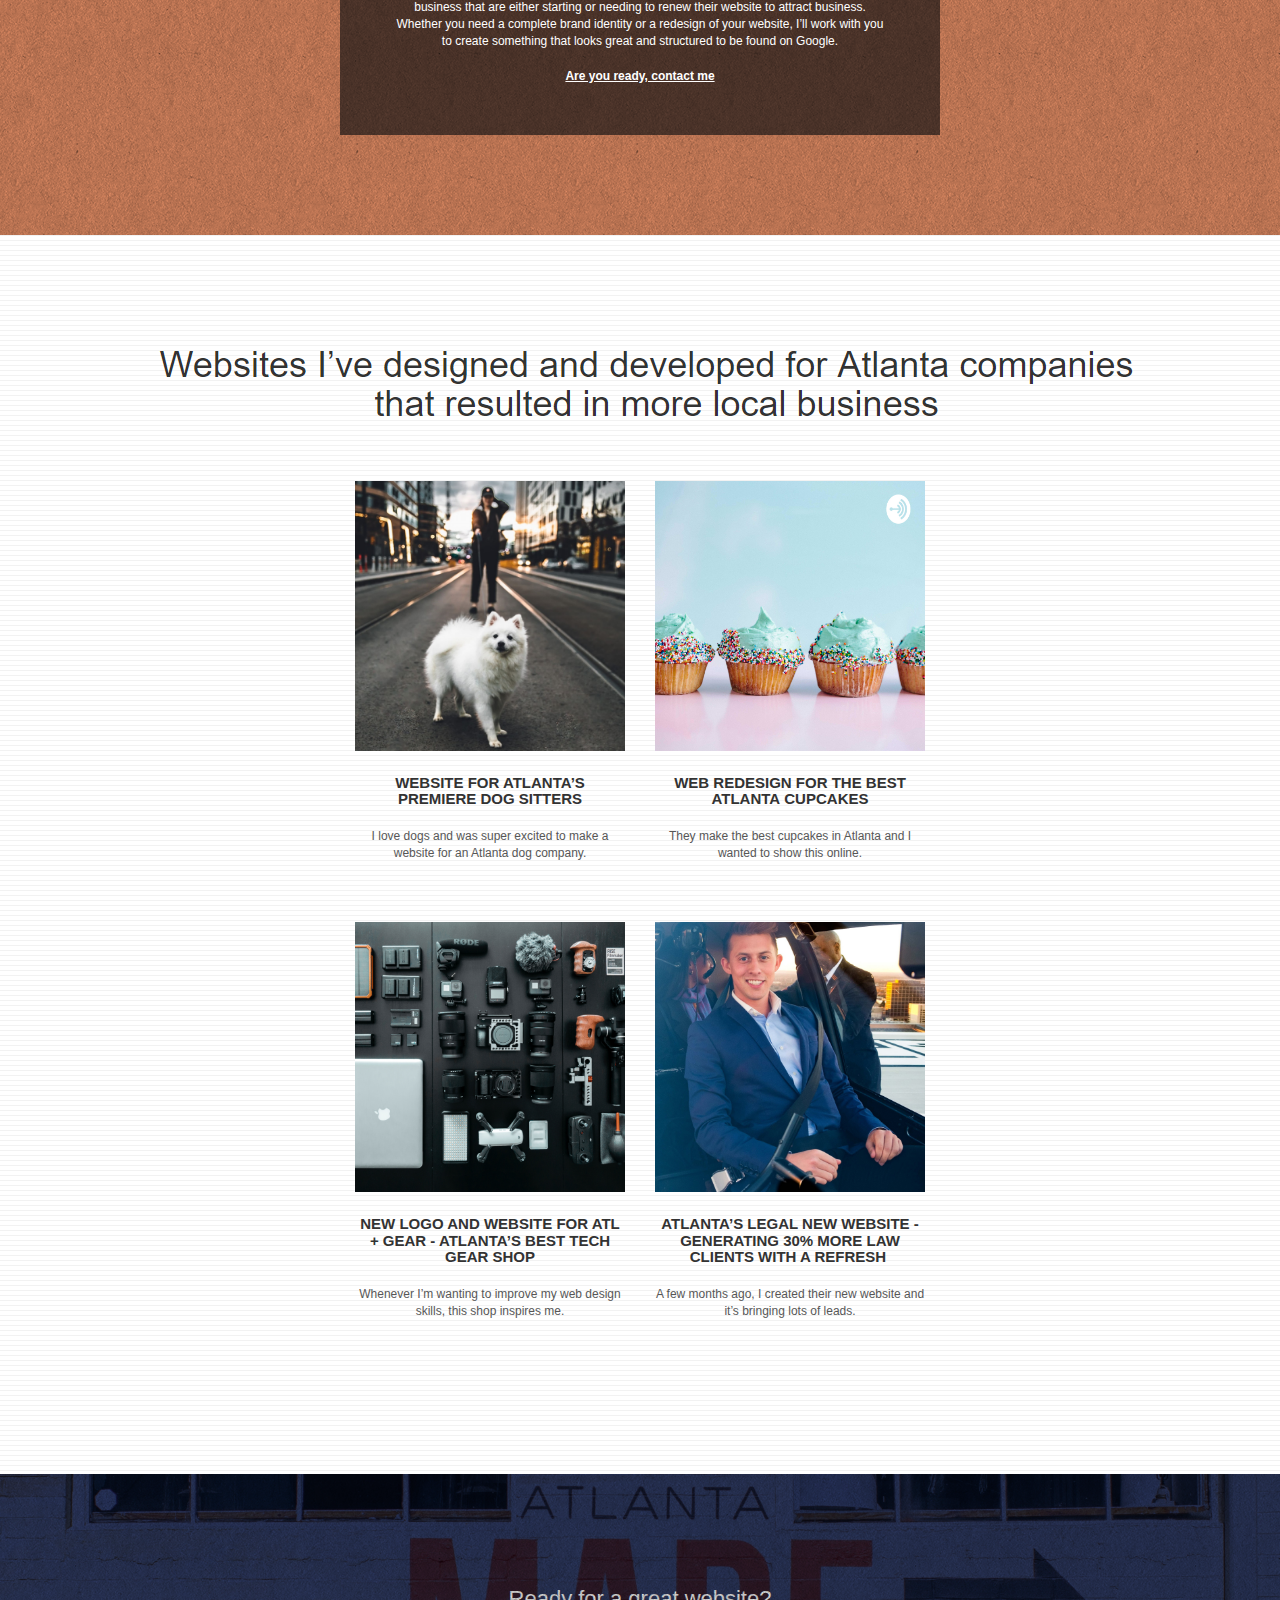
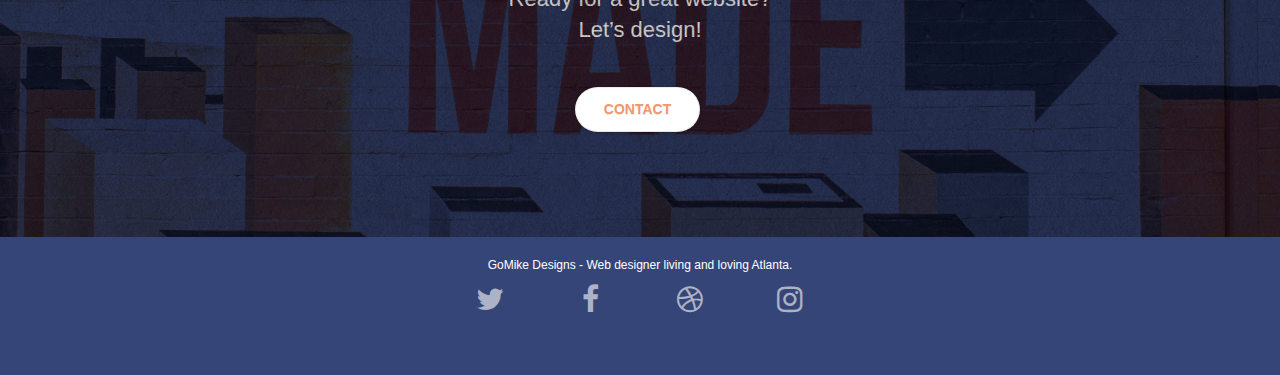
==== commit 7da2448d: "change sizes of images of text change colors of text changed nav bar page 2 link to contact deleted " ====
--- a/index.html
+++ b/index.html
@@ -29,9 +29,7 @@
 	<div class="container bloc-sm">
 		<nav class="navbar row">
 			<div class="navbar-header">
-					<div class="keywords" style="color:#cccccc;font-size:1px;">web agency atlanta, web strategy, web design, logo, website, web, internet, logo design</div>
 				<a class="navbar-brand" href="index.html"><img src="img/atlanta%20web%20design%20logo.png" alt="Go Mikes designs logo" height="40" /></a>
-					<div class="keywords" style="color:#cccccc;font-size:1px;">web agency atlanta, web strategy, web design, logo, website, web, internet, logo design</div>
 
 				<button id="nav-toggle" type="button" class="ui-navbar-toggle navbar-toggle" data-toggle="collapse" data-target=".navbar-1">
 					<span class="sr-only">Toggle navigation</span><span class="icon-bar"></span><span class="icon-bar"></span><span class="icon-bar"></span>
@@ -45,7 +43,7 @@
 					<li>
 					</li>
 					<li>
-						<a href="page2.html">page2</a>
+						<a href="page2.html">Contact</a>
 					</li>
 				</ul>
 			</div>
@@ -59,7 +57,7 @@
 	<div class="container bloc-lg">
 		<div class="row tight-width-whitespace">
 			<div class="col-sm-12">
-				<img src="img/atlanta%20web%20designer%20mike.png" class="center-block image-resize-mode" width="100" alt="atlanta web designer mike,seo, google, website, internet, web design, design agency" />
+				<img class="center-block " src="img/atlanta%20web%20designer%20mike.png" class="center-block image-resize-mode" width="100" alt="an animated image of Mike" />
 				<h1 class="text-center hero-bloc-text tc-white ">
 					I'm Mike.
 				</h1>
@@ -77,7 +75,7 @@
 	<div class="container bloc-md">
 		<div class="row">
 			<div class="col-sm-12 text-center">
-				<img alt="web agency, web design, logo design, atlanta agency, mike" src="img/title.png" />
+				<img class="icreate-img" alt="image is a sentence of creating websites" src="img/title.png" />
 			</div>
 		</div>
 		<div class="row voffset-lg med-width-whitespace">
@@ -93,7 +91,7 @@
 				</p>
 			</div>
 			<div class="col-sm-4">
-				<div class="text-center">
+				<div class="web-design icon text-center">
 					<span class="et-icon-presentation sm-shadow icon-dark-slate-blue icons icon-lg"></span>
 				</div>
 				<h1 class="mg-md text-center service-header">
@@ -117,7 +115,7 @@
 		</div>
 		<div class="row voffset-lg voffset">
 			<div class="col-xs-12 col-md-8 col-md-offset-2 text-center">
-				<img alt="web agency, web design, logo design " src="img/quote.png" />
+				<img class="review-img" alt="a review" src="img/quote.png" />
 			</div>
 		</div>
 	</div>
--- a/style.css
+++ b/style.css
@@ -284,7 +284,7 @@
 }
 
 #bloc-2-services p {
-    font-size: 11px;
+    font-size: 17px;
 }
 
 .navbar {
@@ -763,7 +763,7 @@
 }
 
 .service-header {
-    font-size: 15px;
+    font-size: 17px;
     font-weight: 700;
     text-transform: uppercase;
 }
@@ -781,7 +781,7 @@
 }
 
 .tc-white {
-    color: #364577!important;
+    color: #FFFFFF!important;
 }
 
 .btn-atomic-tangerine {
@@ -813,6 +813,11 @@
 .icon-dark-slate-blue {
     color: #364577!important;
     border-color: #364577!important;
+}
+
+.icreate-img {
+    height: 115px;
+    width: 1000px;
 }
 
 .bg-dots-bg {
@@ -895,7 +900,7 @@
     }
 }
 
-@media (max-width: 767px) {
+@media (max-width: 768px) {
     .page-container {
         overflow-x: hidden;
         position: relative;
@@ -1022,6 +1027,11 @@
     .close-lightbox {
         display: inline-block;
     }
+    
+    .icreate-img{ 
+        height: 140px;
+        width: 742px;
+    }
     .blocsapp-device-iphone5 {
         background-size: 216px 425px;
         padding-top: 60px;
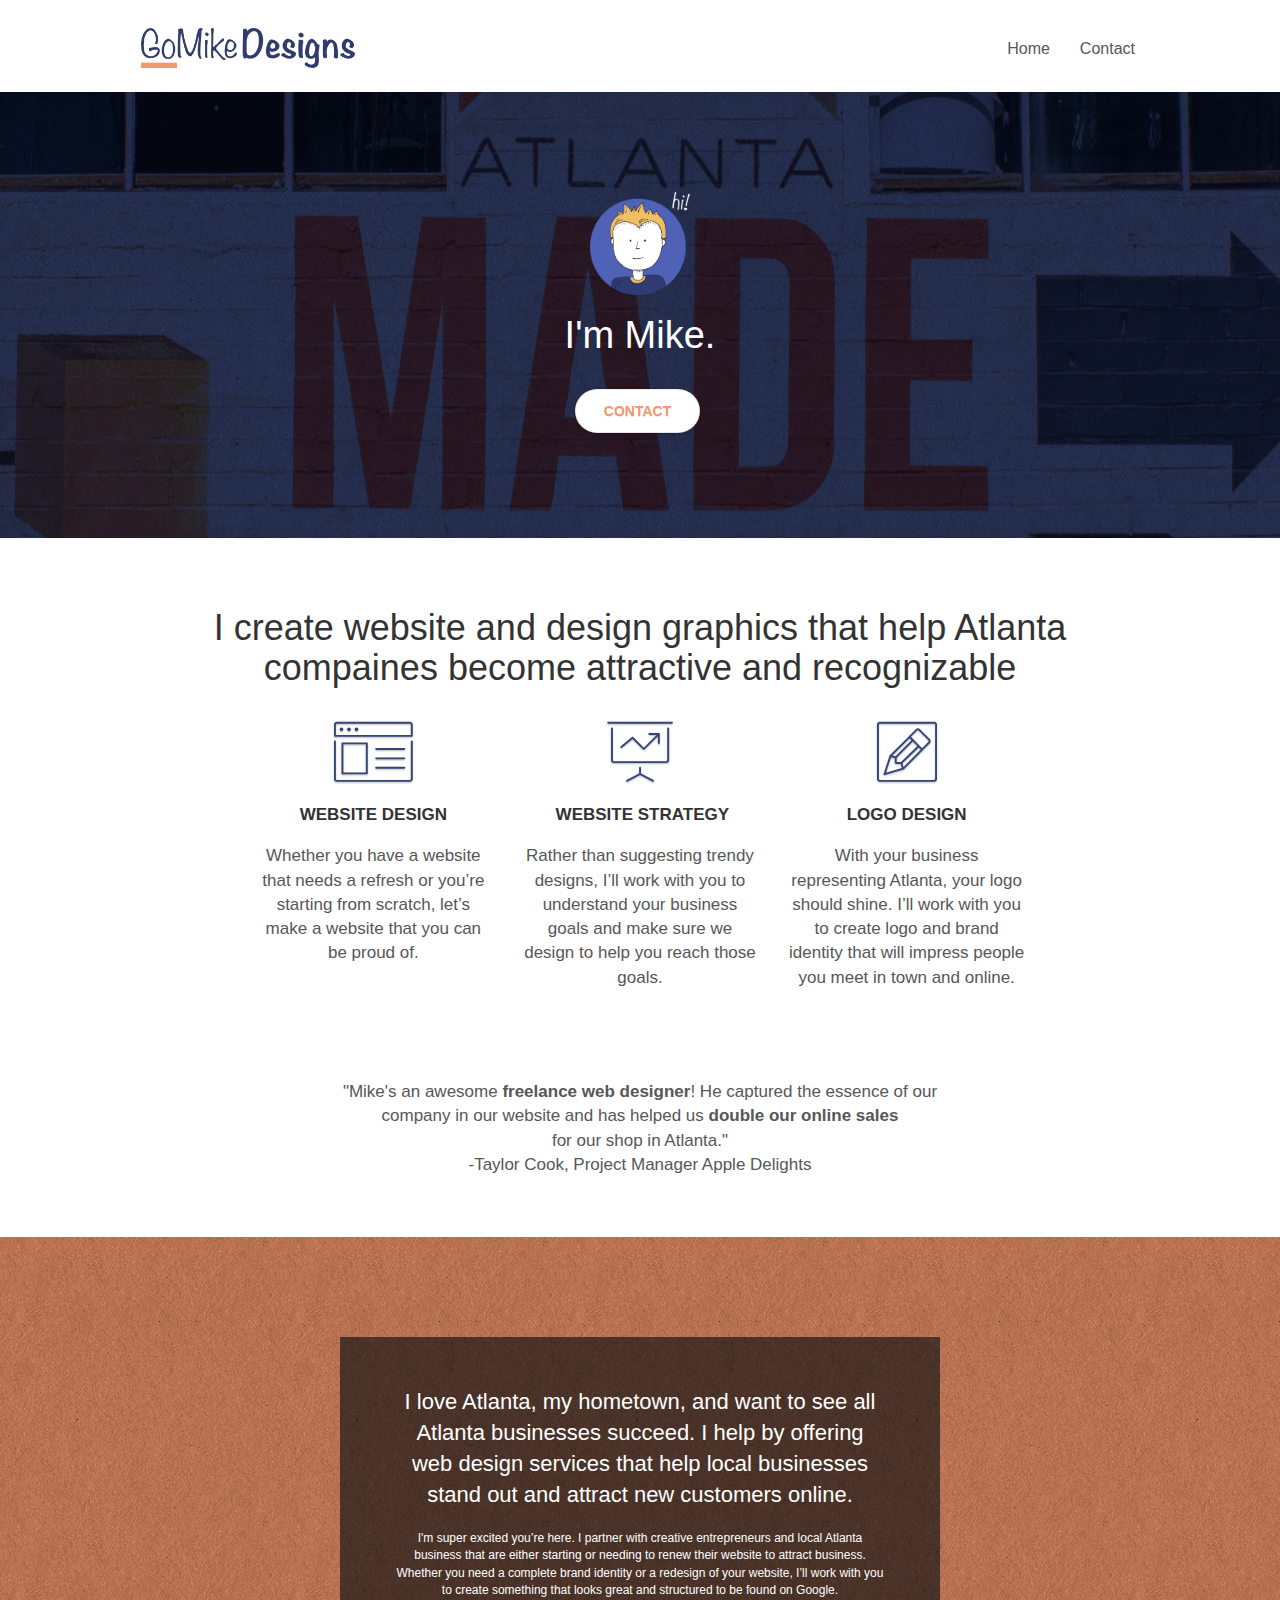
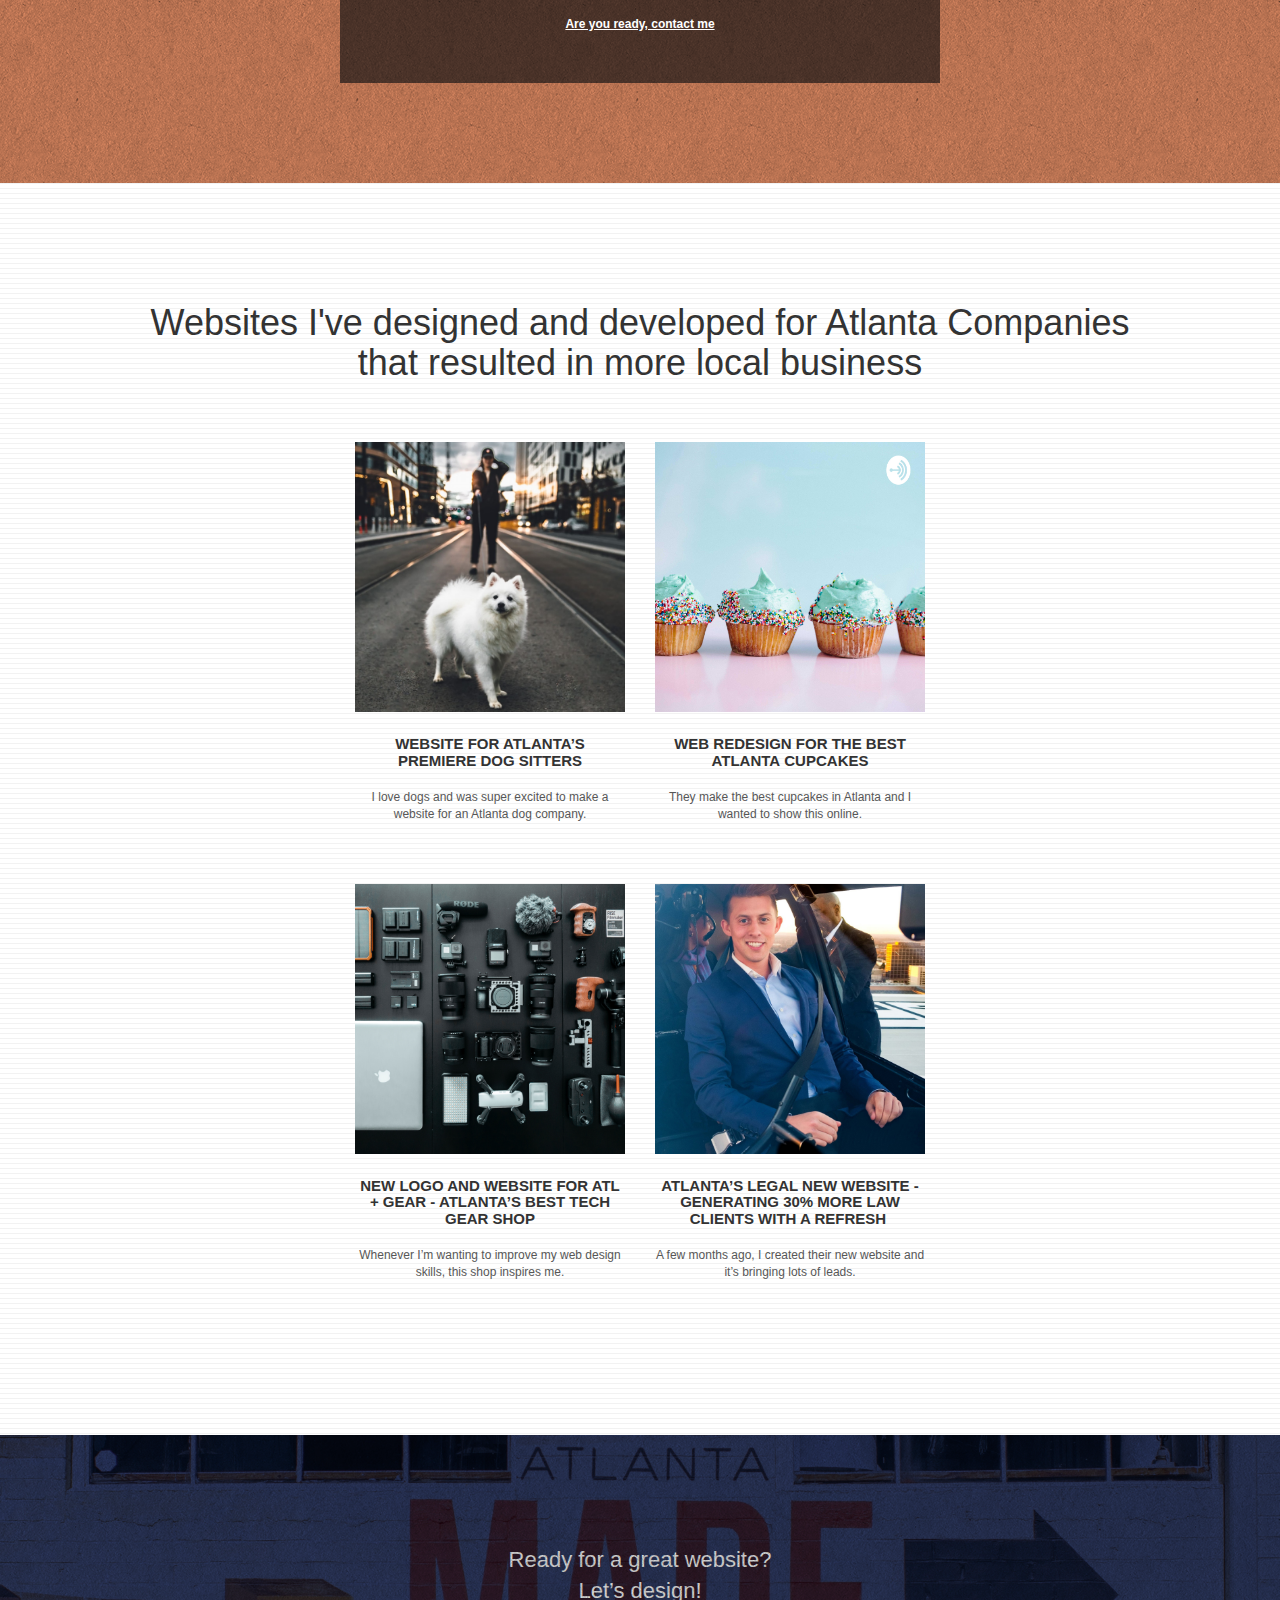
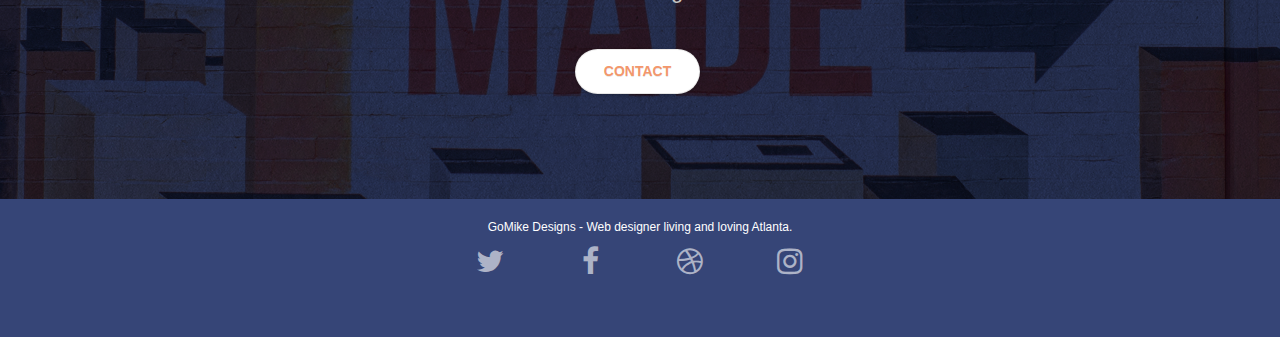
==== commit d846eb9d: "converted all jquerys into minify versions deleted any and all imgs with text and replaced them with" ====
--- a/index.html
+++ b/index.html
@@ -75,7 +75,8 @@
 	<div class="container bloc-md">
 		<div class="row">
 			<div class="col-sm-12 text-center">
-				<img class="icreate-img" alt="image is a sentence of creating websites" src="img/title.png" />
+				<h1>I create website and design graphics that help Atlanta compaines become attractive and recognizable</h1>
+				<!-- <img class="icreate-img" alt="image is a sentence of creating websites" src="img/title.png" /> -->
 			</div>
 		</div>
 		<div class="row voffset-lg med-width-whitespace">
@@ -115,7 +116,8 @@
 		</div>
 		<div class="row voffset-lg voffset">
 			<div class="col-xs-12 col-md-8 col-md-offset-2 text-center">
-				<img class="review-img" alt="a review" src="img/quote.png" />
+				<p>"Mike's an awesome <b>freelance web designer</b>! He captured the essence of our company in our website and has helped us <b>double our online sales</b> <br> for our shop in Atlanta." <br> -Taylor Cook, Project Manager Apple Delights</p>
+				<!-- <img class="review-img" alt="a review" src="img/quote.png" /> -->
 			</div>
 		</div>
 	</div>
@@ -144,7 +146,8 @@
 	<div class="container bloc-lg">
 		<div class="row">
 			<div class="col-sm-12 text-center">
-								<img alt="web agency, web design, logo design " src="img/title2.png" />
+								<h1>Websites I've designed and developed for Atlanta Companies that resulted in more local business</h1>
+								<!-- <img alt="web agency, web design, logo design " src="img/title2.png" /> -->
 
 			</div>
 		</div>
@@ -247,11 +250,11 @@
 
 </div>
 <!-- Main container END -->
-<script src="./js/jquery-2.1.0.js"></script>
-	<script src="./js/bootstrap.js"></script>
-	<script src="./js/blocs.js"></script>
-	<script src="./js/jquery.touchSwipe.js"></script>
-	<script src="./js/gmaps.js"></script>  
+<script src="./js/jquery-2.1.0.-mini.js"></script>
+	<script src="./js/bootstrap-mini.js"></script>
+	<script src="./js/blocs-mini.js"></script>
+	<script src="./js/jquery.touchSwipe-mini.js"></script>
+	<script src="./js/gmaps-mini.js"></script>  
 
 </body>
 </html>
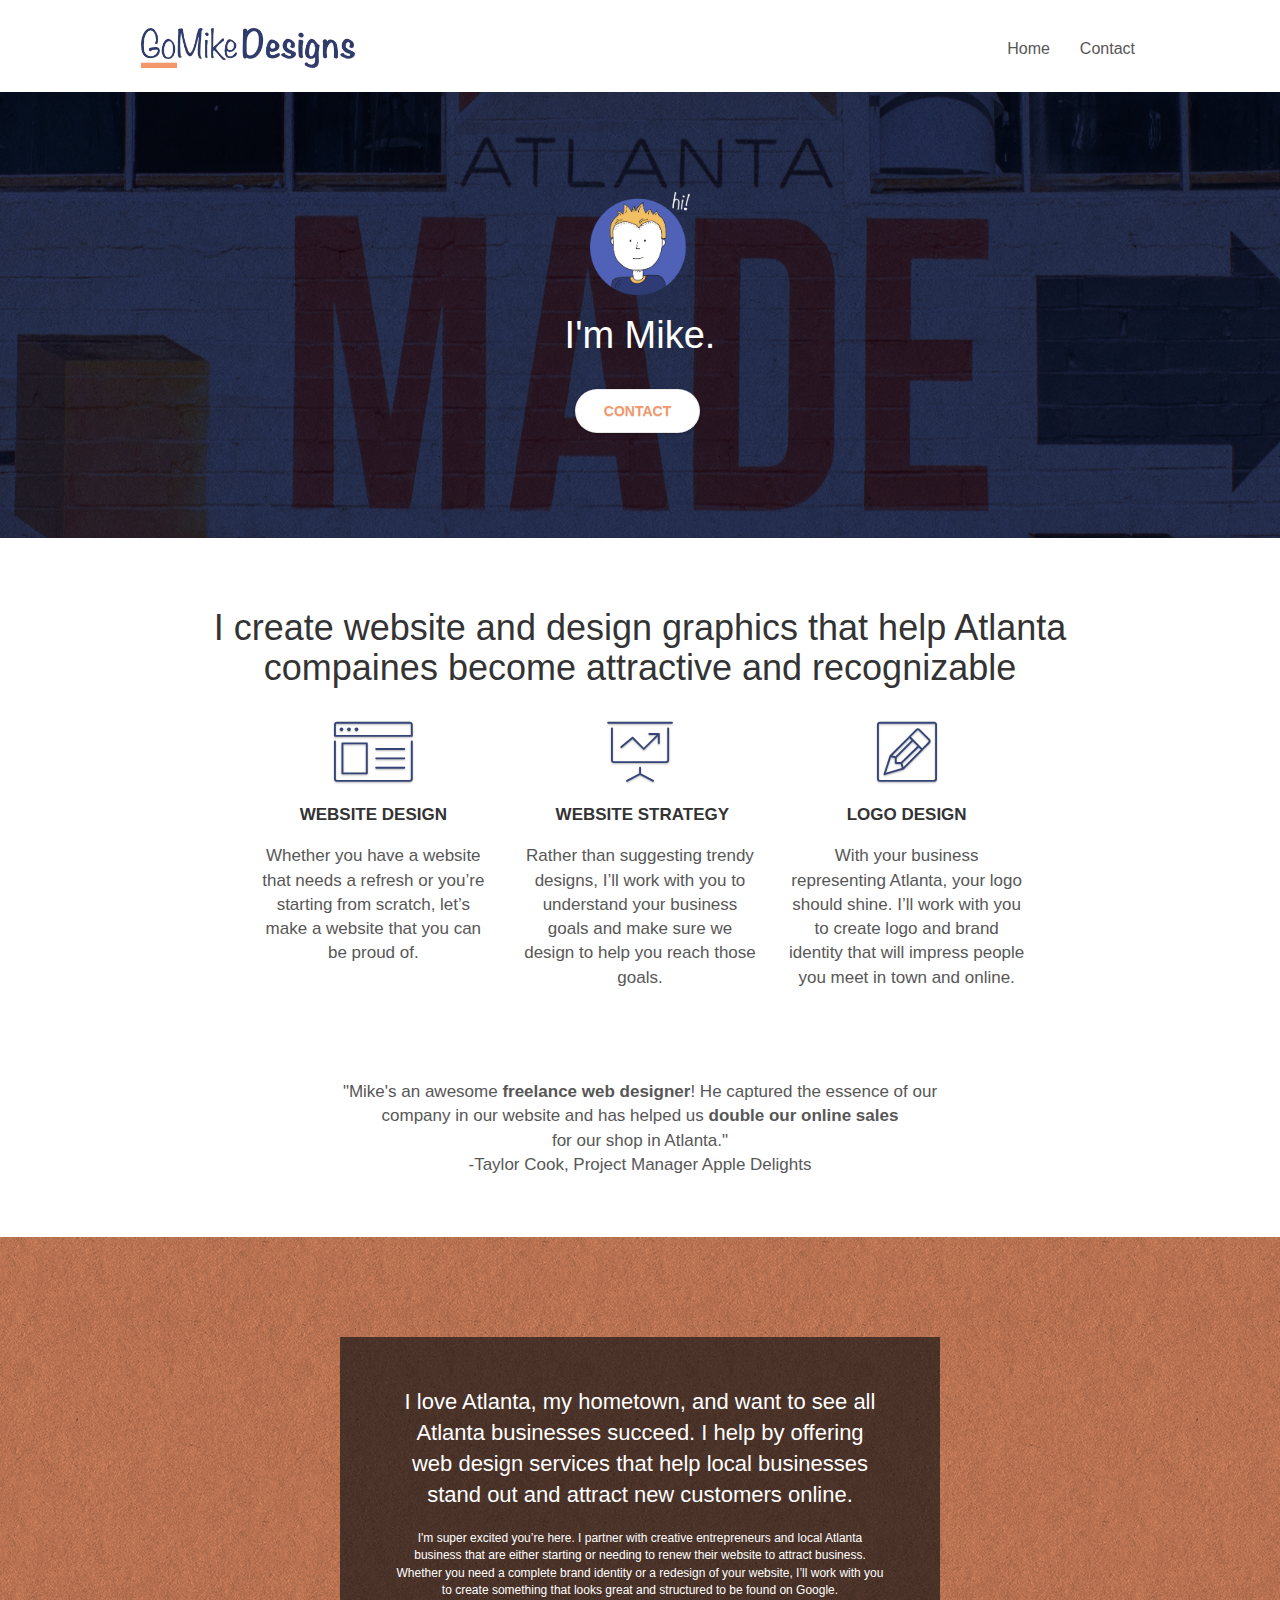
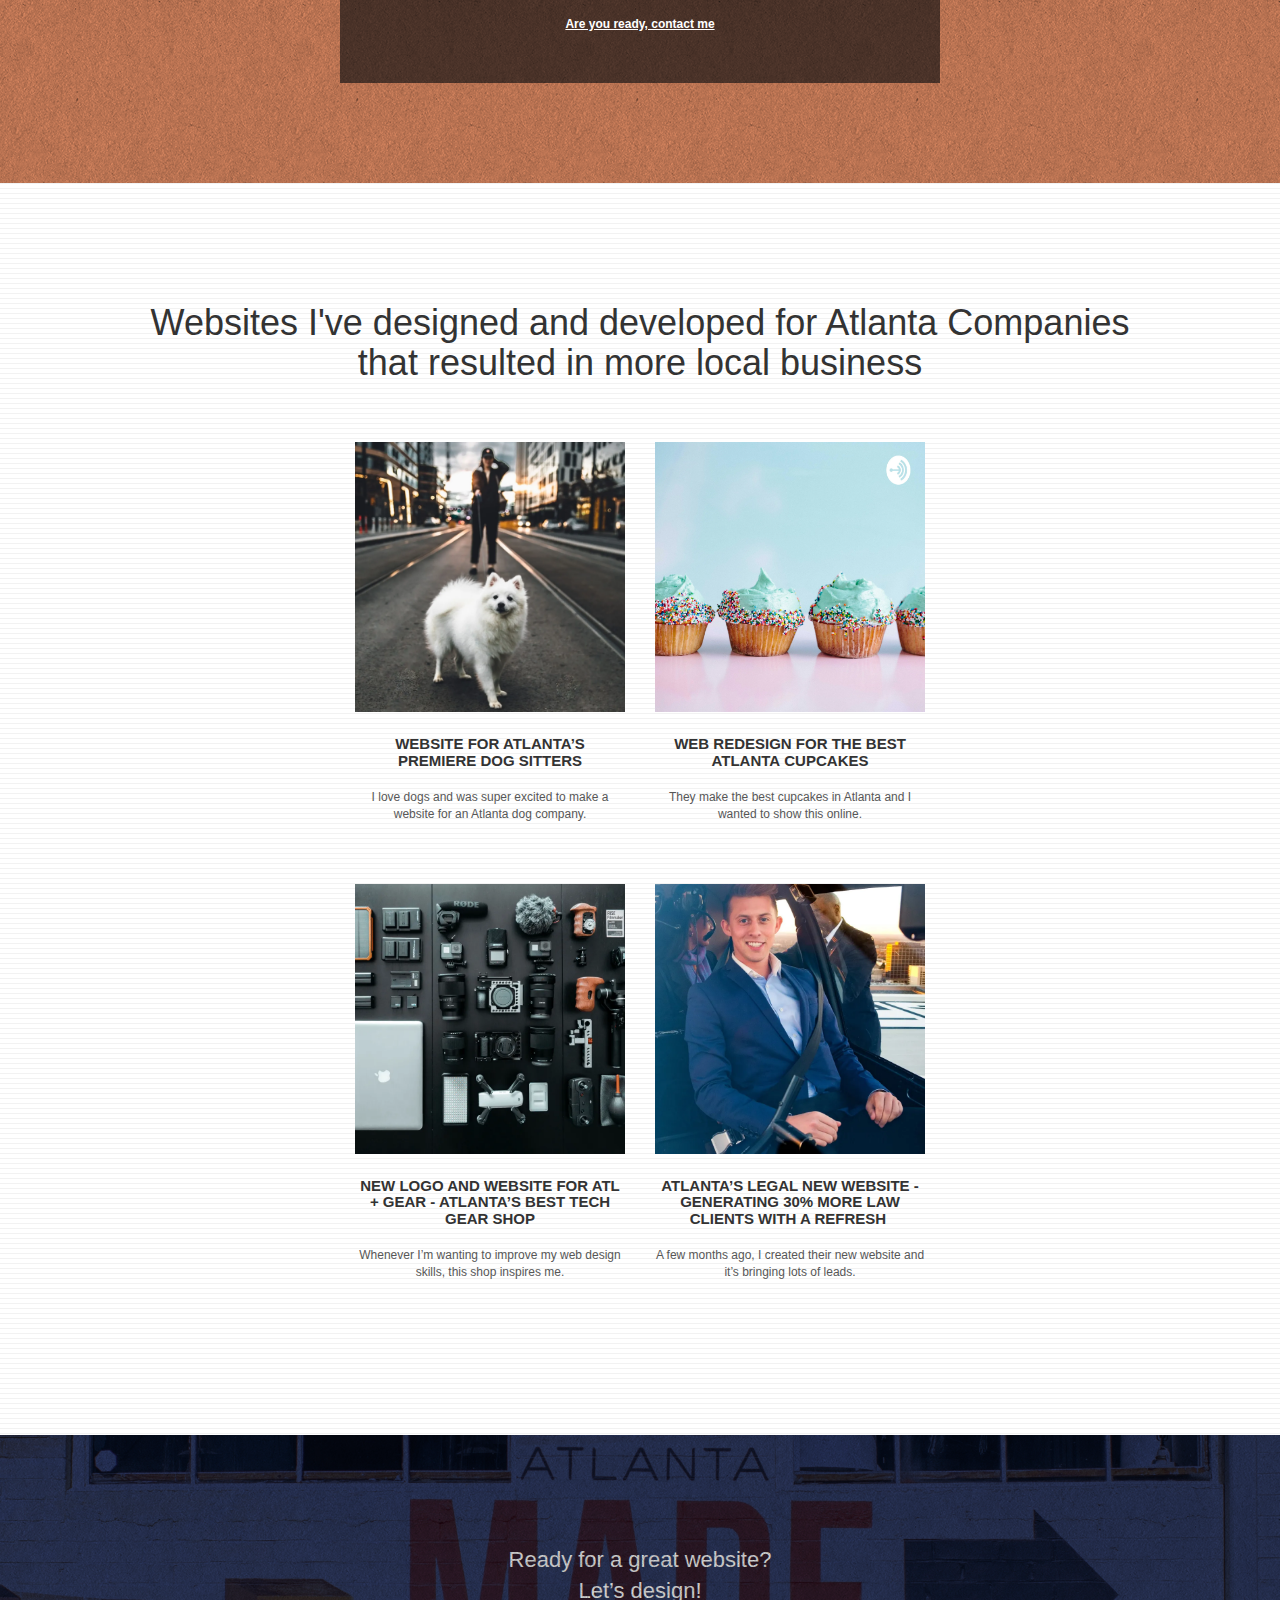
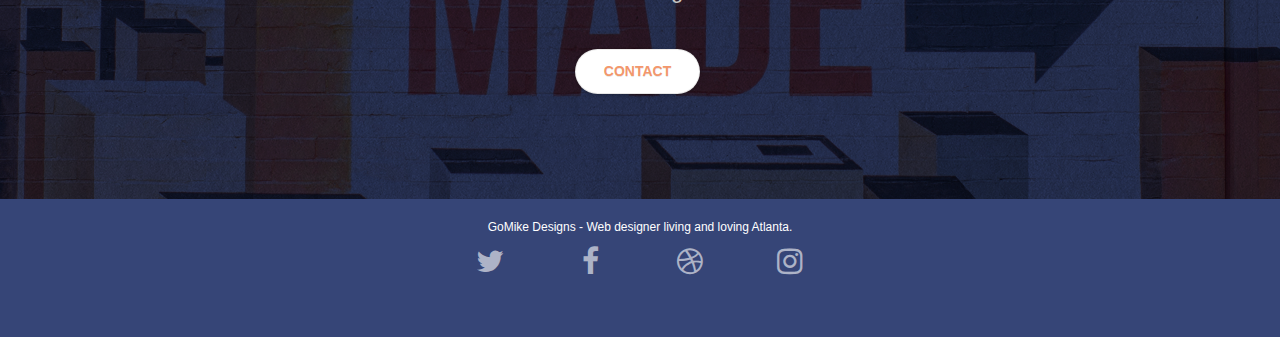
==== commit 71090224: "replaced all imgs with webp files" ====
--- a/index.html
+++ b/index.html
@@ -29,7 +29,7 @@
 	<div class="container bloc-sm">
 		<nav class="navbar row">
 			<div class="navbar-header">
-				<a class="navbar-brand" href="index.html"><img src="img/atlanta%20web%20design%20logo.png" alt="Go Mikes designs logo" height="40" /></a>
+				<a class="navbar-brand" href="index.html"><img src="img/atlanta%20web%20design%20logo.webp" alt="Go Mikes designs logo" height="40" /></a>
 
 				<button id="nav-toggle" type="button" class="ui-navbar-toggle navbar-toggle" data-toggle="collapse" data-target=".navbar-1">
 					<span class="sr-only">Toggle navigation</span><span class="icon-bar"></span><span class="icon-bar"></span><span class="icon-bar"></span>
@@ -57,7 +57,7 @@
 	<div class="container bloc-lg">
 		<div class="row tight-width-whitespace">
 			<div class="col-sm-12">
-				<img class="center-block " src="img/atlanta%20web%20designer%20mike.png" class="center-block image-resize-mode" width="100" alt="an animated image of Mike" />
+				<img class="center-block " src="img/atlanta%20web%20designer%20mike.webp" class="center-block image-resize-mode" width="100" alt="an animated image of Mike" />
 				<h1 class="text-center hero-bloc-text tc-white ">
 					I'm Mike.
 				</h1>
@@ -153,7 +153,7 @@
 		</div>
 		<div class="row tight-width-whitespace portfolio-row">
 			<div class="col-sm-6">
-				<a href="#" data-lightbox="img/11.jpg" data-gallery-id="gallery-1" data-caption="Website for Atlanta's Premiere dog salon" data-frame="snapshot-lb"><img src="img/11.jpg" class="img-responsive portfolio-thumb" alt="seo, google, website, internet, web design, design agency website for dog salon"/></a>
+				<a href="#" data-lightbox="img/11.webp" data-gallery-id="gallery-1" data-caption="Website for Atlanta's Premiere dog salon" data-frame="snapshot-lb"><img src="img/11.webp" class="img-responsive portfolio-thumb" alt="seo, google, website, internet, web design, design agency website for dog salon"/></a>
 				<h3 class="mg-md text-center">
 					Website for Atlanta&rsquo;s premiere Dog Sitters
 				</h3>
@@ -162,7 +162,7 @@
 				</p>
 			</div>
 			<div class="col-sm-6">
-				<a href="#" data-lightbox="img/2.jpg" data-gallery-id="gallery-1" data-caption="web redesign for the best cupcakes in Atlanta" data-frame="snapshot-lb"><img src="img/2.jpg" class="img-responsive portfolio-thumb" alt="seo, google, website, internet, web design, design agency website for best cupcakes in atlanta"/></a>
+				<a href="#" data-lightbox="img/2.webp" data-gallery-id="gallery-1" data-caption="web redesign for the best cupcakes in Atlanta" data-frame="snapshot-lb"><img src="img/2.webp" class="img-responsive portfolio-thumb" alt="seo, google, website, internet, web design, design agency website for best cupcakes in atlanta"/></a>
 				<h3 class="mg-md text-center">
 					Web redesign for the best Atlanta&nbsp;cupcakes
 				</h3>
@@ -173,7 +173,7 @@
 		</div>
 		<div class="row tight-width-whitespace portfolio-row">
 			<div class="col-sm-6">
-				<a href="#" data-lightbox="img/3.bmp" data-gallery-id="gallery-1" data-caption="New logo and website for Atlanta's best tech gear shop" data-frame="snapshot-lb"><img src="img/3.bmp" class="img-responsive portfolio-thumb" alt="3.jpg" /></a>
+				<a href="#" data-lightbox="img/3.webp" data-gallery-id="gallery-1" data-caption="New logo and website for Atlanta's best tech gear shop" data-frame="snapshot-lb"><img src="img/3.webp" class="img-responsive portfolio-thumb" alt="Mike a in suit" /></a>
 				<h3 class="mg-md text-center">
 					New logo and website for Atl + Gear - Atlanta&rsquo;s best tech gear shop
 				</h3>
@@ -182,7 +182,7 @@
 				</p>
 			</div>
 			<div class="col-sm-6">
-				<a href="#" data-lightbox="img/4.bmp" data-gallery-id="gallery-1" data-caption="Atlanta's legal website generates 30% more clients after web redesign" data-frame="snapshot-lb"><img src="img/4.bmp" class="img-responsive portfolio-thumb" alt="seo, google, website, internet, web design, Atlanta's legal website generates 30% more clients after web redesign" /></a>
+				<a href="#" data-lightbox="img/4.webp" data-gallery-id="gallery-1" data-caption="Atlanta's legal website generates 30% more clients after web redesign" data-frame="snapshot-lb"><img src="img/4.webp" class="img-responsive portfolio-thumb" alt="seo, google, website, internet, web design, Atlanta's legal website generates 30% more clients after web redesign" /></a>
 				<h3 class="mg-md text-center">
 					Atlanta&rsquo;s legal new website - Generating 30% more law clients with a refresh&nbsp;
 				</h3>
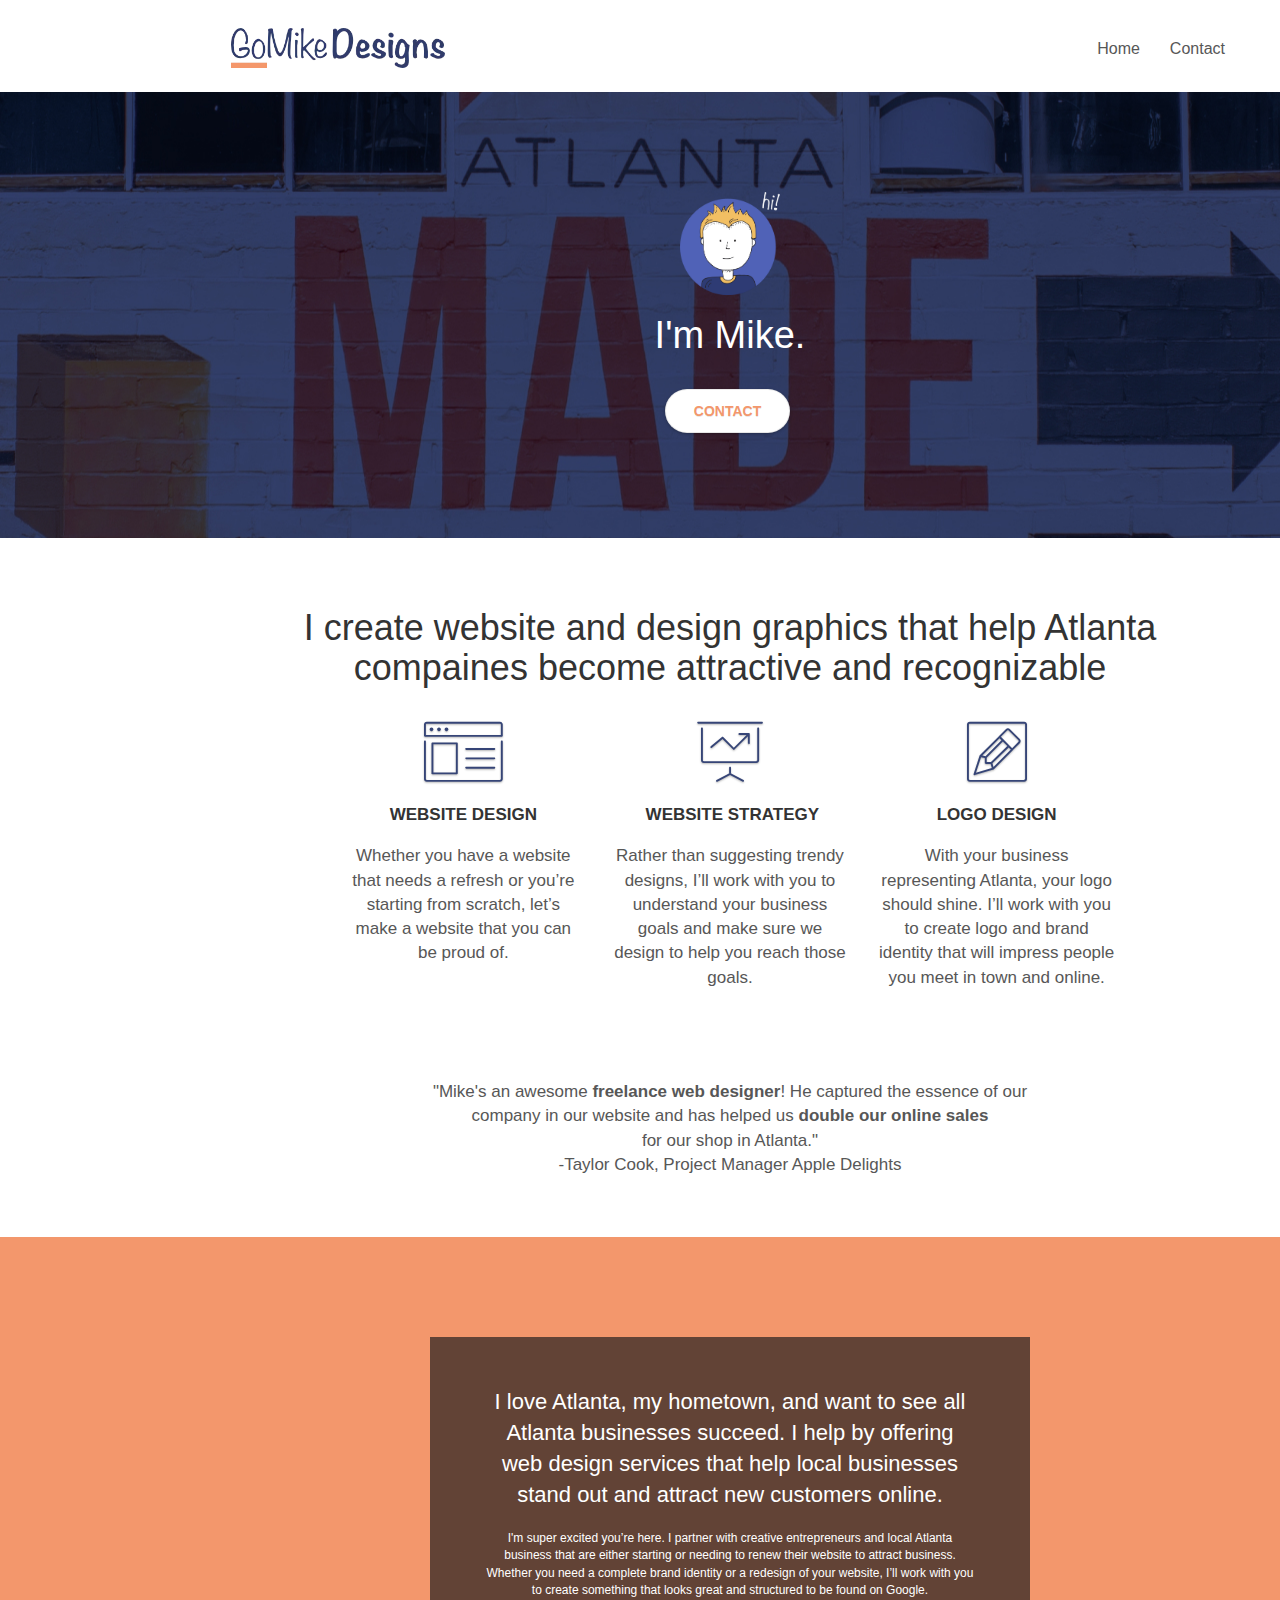
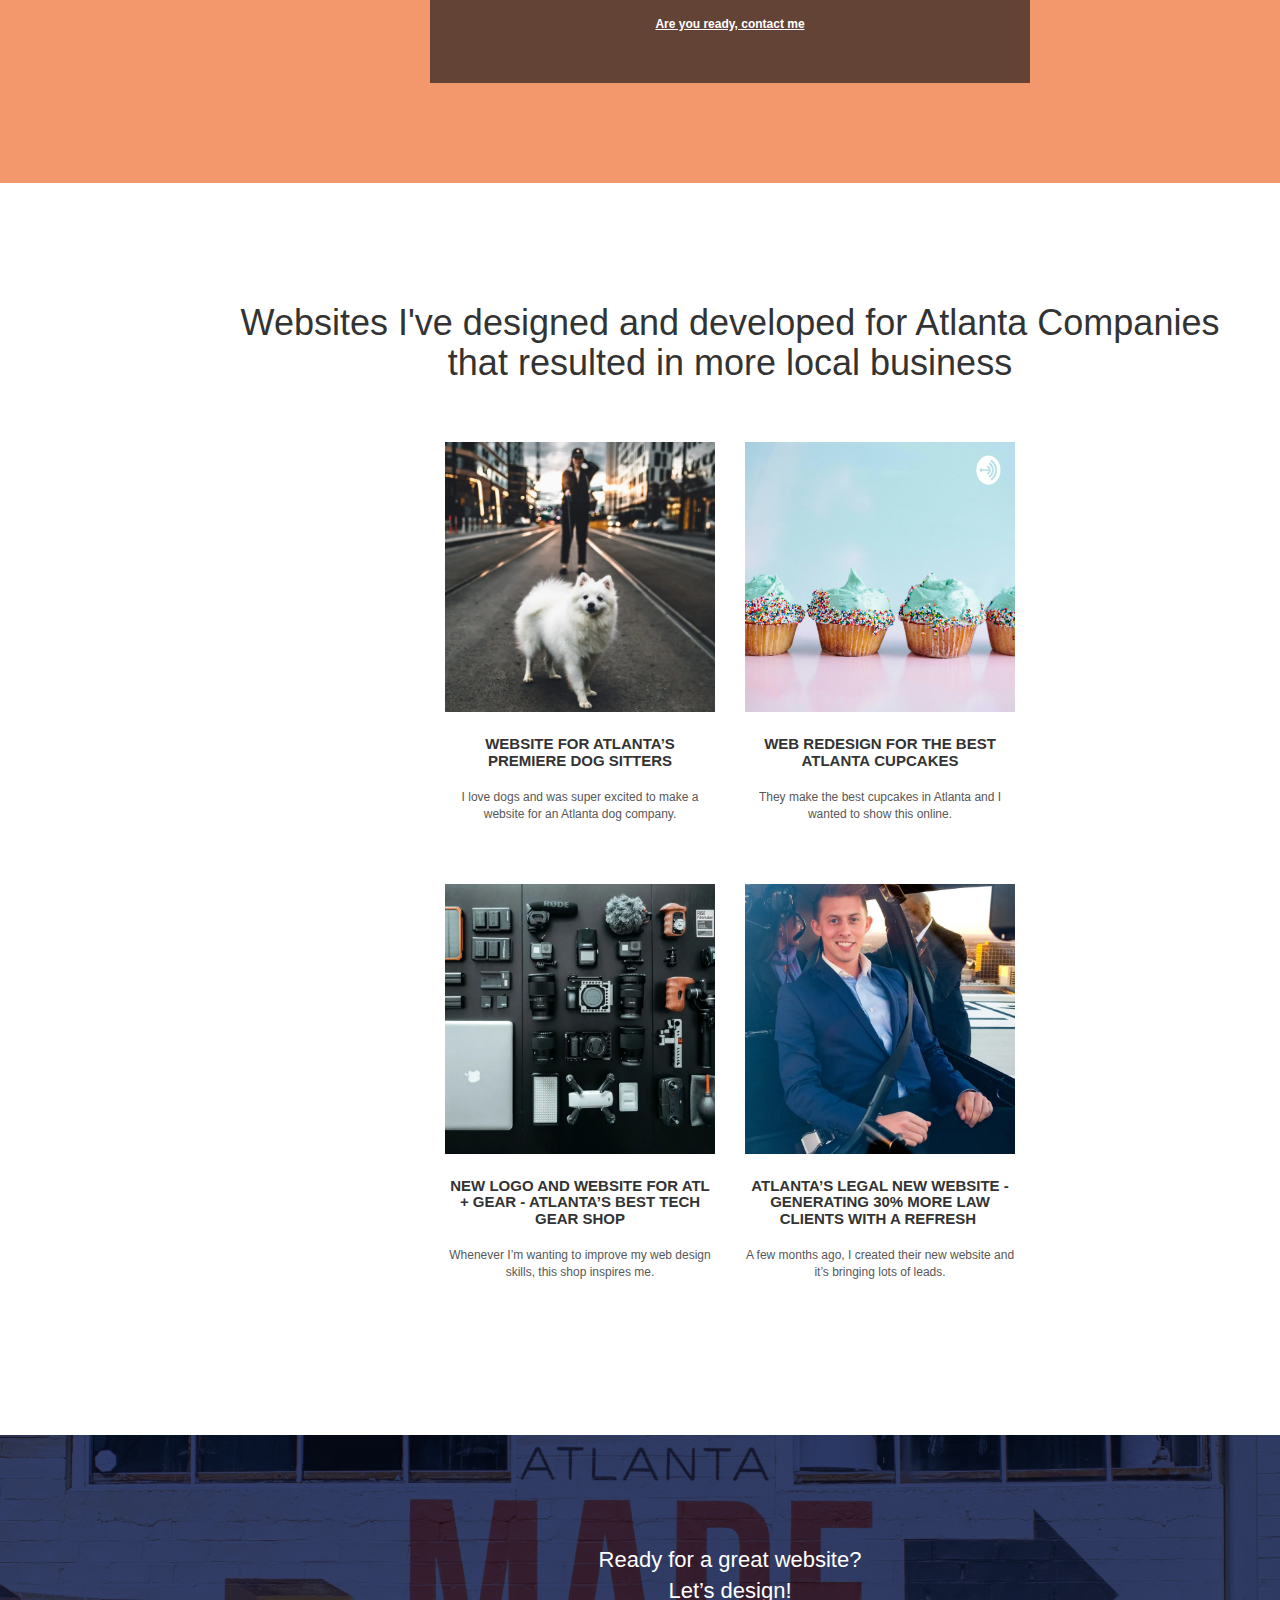
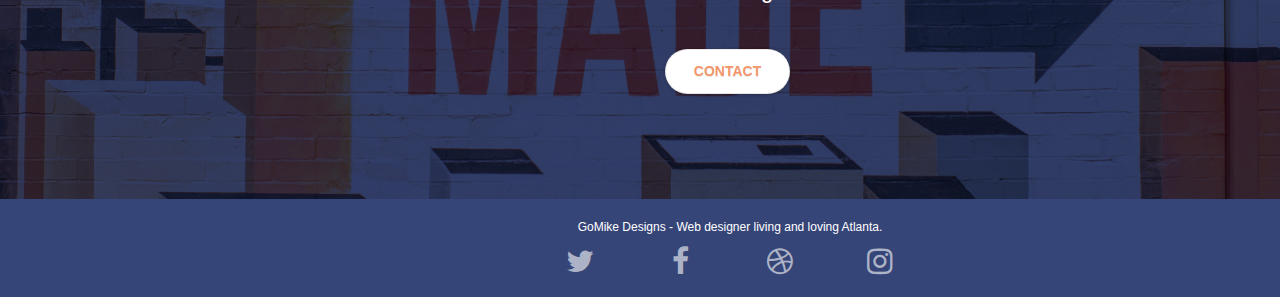
==== commit 601fc6bb: "made changes to page 2 copied deleted nav bar from home page to page 2 deleted texture img from text" ====
--- a/index.html
+++ b/index.html
@@ -31,16 +31,14 @@
 			<div class="navbar-header">
 				<a class="navbar-brand" href="index.html"><img src="img/atlanta%20web%20design%20logo.webp" alt="Go Mikes designs logo" height="40" /></a>
 
-				<button id="nav-toggle" type="button" class="ui-navbar-toggle navbar-toggle" data-toggle="collapse" data-target=".navbar-1">
+				<!-- <button id="nav-toggle" type="button" class="ui-navbar-toggle navbar-toggle" data-toggle="collapse" data-target=".navbar-1">
 					<span class="sr-only">Toggle navigation</span><span class="icon-bar"></span><span class="icon-bar"></span><span class="icon-bar"></span>
-				</button>
+				</button> -->
 			</div>
 			<div class="collapse navbar-collapse navbar-1 special-dropdown-nav">
 				<ul class="site-navigation nav navbar-nav">
 					<li>
 						<a href="index.html">Home</a>
-					</li>
-					<li>
 					</li>
 					<li>
 						<a href="page2.html">Contact</a>
@@ -240,8 +238,6 @@
 						</div>
 					</div>
 
-					<div class="keywords" style="color:#364577;">web agency atlanta, web strategy, web design, logo, website, web, internet, logo design</div>
-
 			</div>
 		</div>
 	</div>
--- a/style.css
+++ b/style.css
@@ -90,10 +90,10 @@
     right: 0;
 }
 
-.texture-paper::before {
+/* .texture-paper::before {
     background: url("img/texture-paper.png");
     background-size: 280px 280px;
-}
+} */
 
 .b-parallax {
     background-attachment: fixed;
@@ -656,6 +656,7 @@
 
 .container {
     max-width: 1000px;
+    margin-right: 0px;
 }
 
 .hero-bloc-text {
@@ -820,13 +821,13 @@
     width: 1000px;
 }
 
-.bg-dots-bg {
+/* .bg-dots-bg {
     background-image: url("img/dots-bg.png");
-}
-
-.bg-lines-h2-bg {
+} */
+
+/* .bg-lines-h2-bg {
     background-image: url("img/lines-h2-bg.png");
-}
+} */
 
 .bg-atlanta-20made-20sign {
     background-image: url("img/atlanta%20made%20sign.jpg");
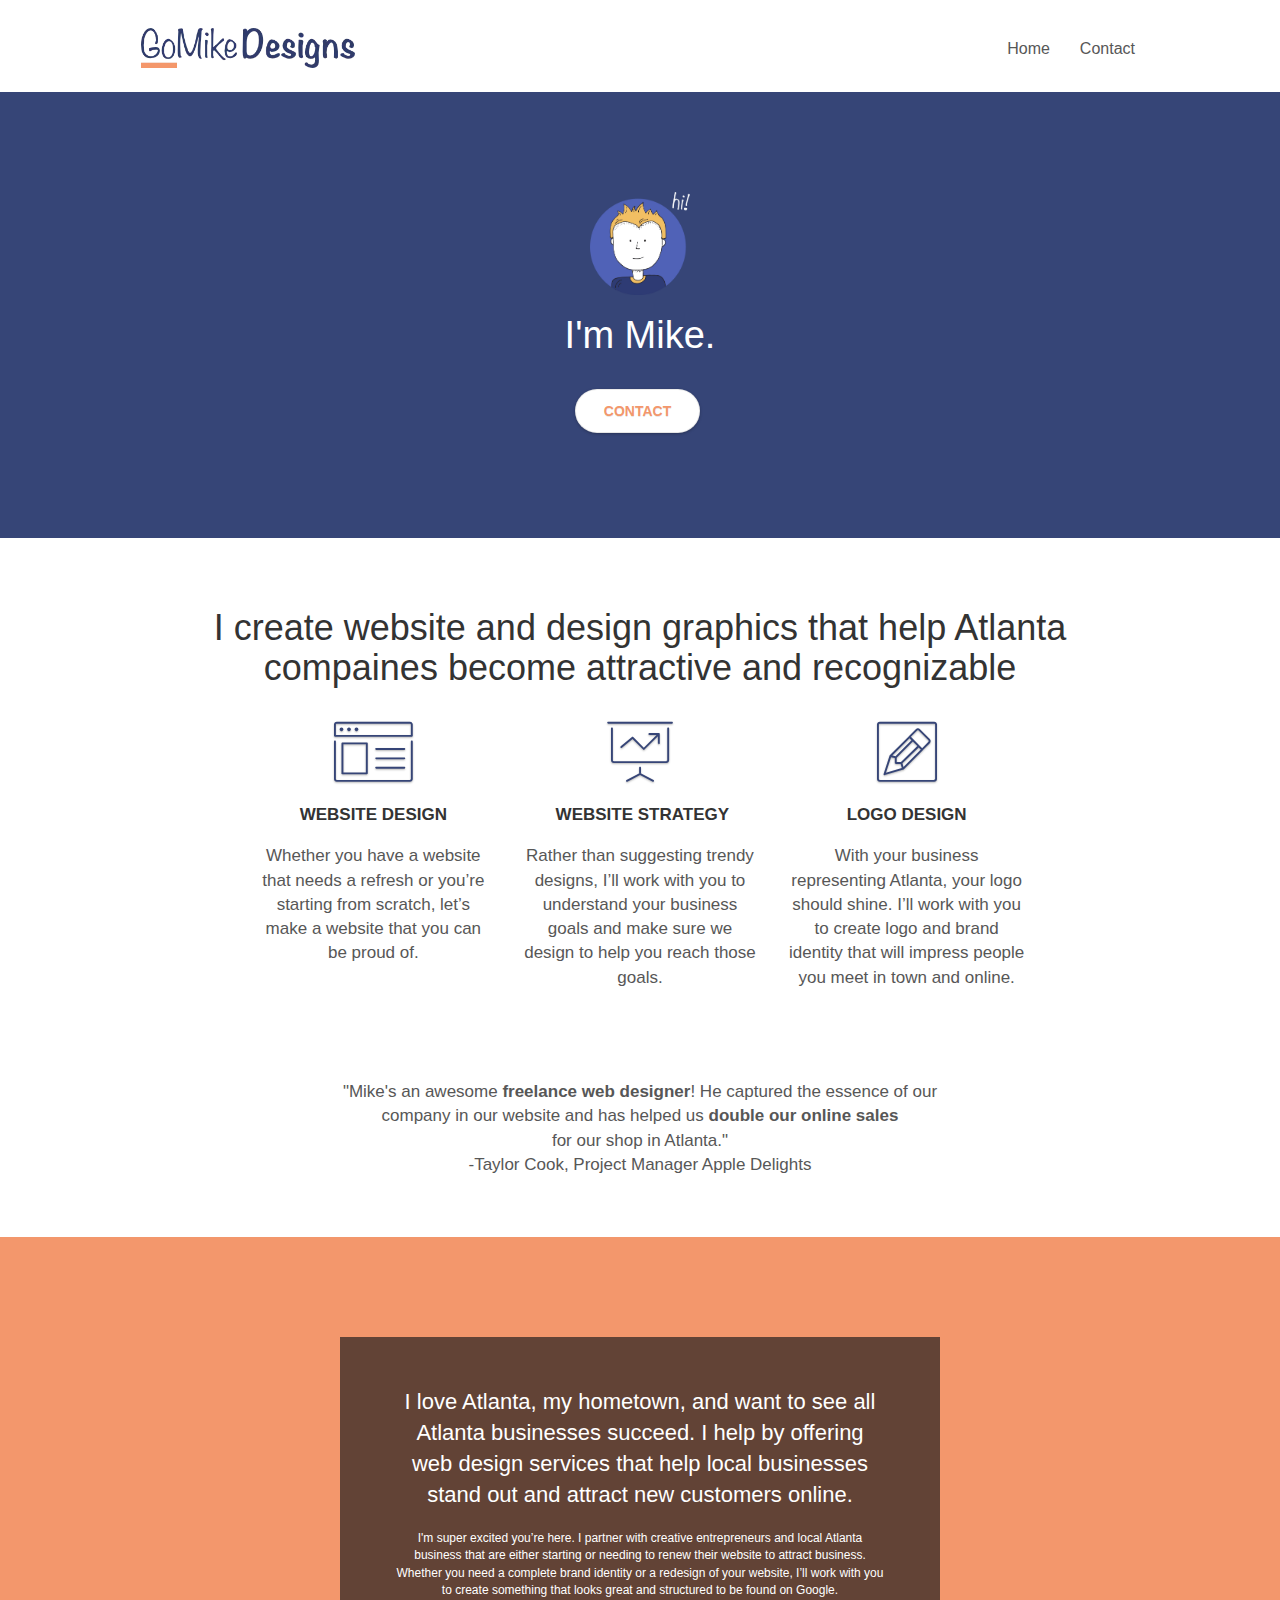
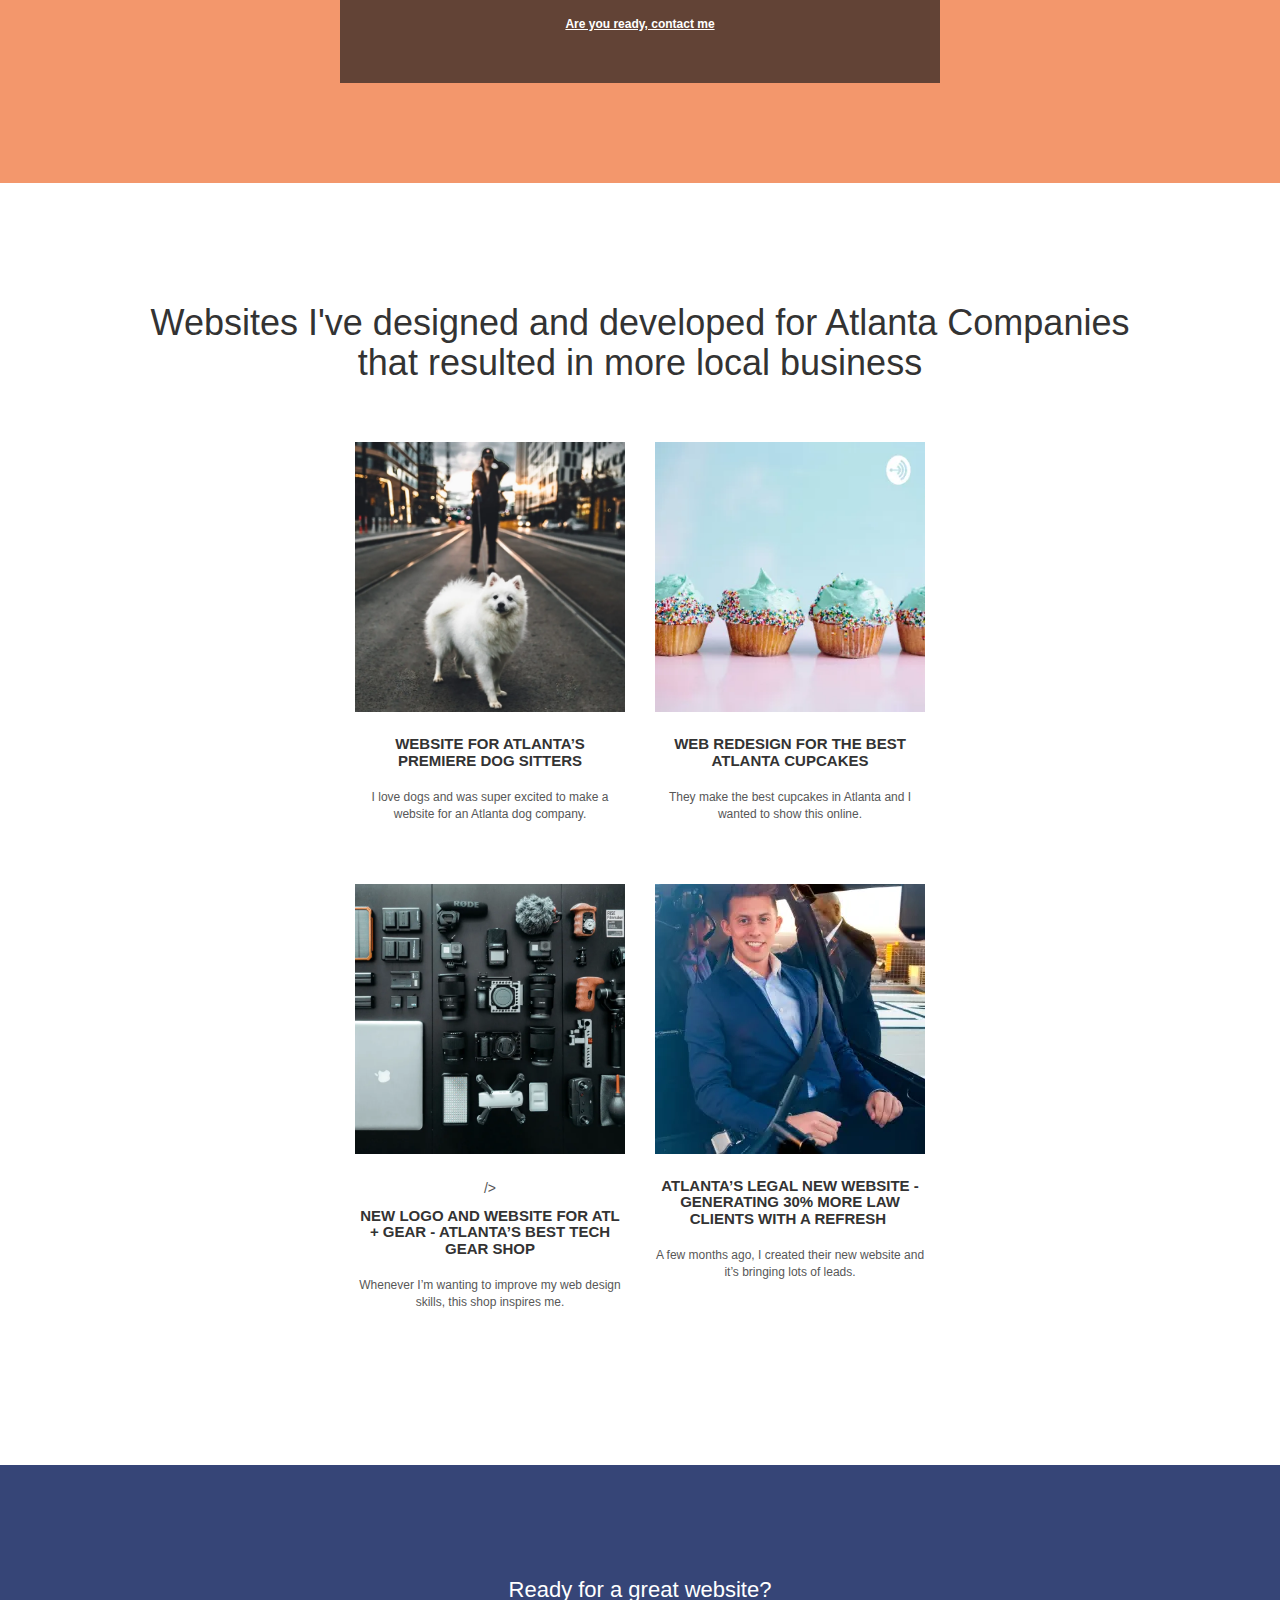
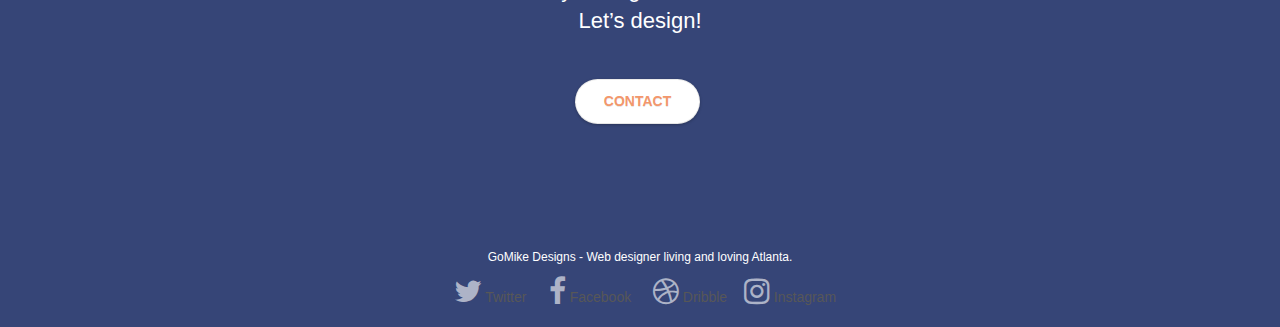
==== commit 3477d1f5: "added src set changed the size of the images to fit different responsive devices" ====
--- a/index.html
+++ b/index.html
@@ -1,11 +1,11 @@
 <!doctype html>
-<html lang="Default">
+<html lang="en">
 <head>
     <meta charset="utf-8">
     <meta name="keywords" content="website, internet, web design, web developer, design agency, atlanta, local, small business, logo design, native, freelance, experience ">
     <meta name="description" content="Need a website! Atlanta's very own local native Mike can do the job! With 7 years of experience,  Mike is the best there is in Atlanta. ">
     <meta name="viewport" content="width=device-width, initial-scale=1.0, viewport-fit=cover">
-    <link rel="shortcut icon" type="image/png" href="favicon.jpg">
+	<link rel="shortcut icon" type="image/png" href="favicon.jpg">
     
 	<link rel="stylesheet" type="text/css" href="./css/bootstrap.css">
 	<link rel="stylesheet" type="text/css" href="style.css">
@@ -151,7 +151,12 @@
 		</div>
 		<div class="row tight-width-whitespace portfolio-row">
 			<div class="col-sm-6">
-				<a href="#" data-lightbox="img/11.webp" data-gallery-id="gallery-1" data-caption="Website for Atlanta's Premiere dog salon" data-frame="snapshot-lb"><img src="img/11.webp" class="img-responsive portfolio-thumb" alt="seo, google, website, internet, web design, design agency website for dog salon"/></a>
+				<a href="#" data-lightbox="img/11.webp" data-gallery-id="gallery-1" data-caption="Website for Atlanta's Premiere dog salon" data-frame="snapshot-lb">
+					<img src="img/11.webp" 
+					class="img-responsive portfolio-thumb" 
+					alt="Picture of a white fluffy dog"
+					srcset="img/11-380.webp 37px, img/2-cupcaked-270.webp 76px"/>
+				</a>
 				<h3 class="mg-md text-center">
 					Website for Atlanta&rsquo;s premiere Dog Sitters
 				</h3>
@@ -160,7 +165,13 @@
 				</p>
 			</div>
 			<div class="col-sm-6">
-				<a href="#" data-lightbox="img/2.webp" data-gallery-id="gallery-1" data-caption="web redesign for the best cupcakes in Atlanta" data-frame="snapshot-lb"><img src="img/2.webp" class="img-responsive portfolio-thumb" alt="seo, google, website, internet, web design, design agency website for best cupcakes in atlanta"/></a>
+				<a href="#" data-lightbox="img/2.webp" data-gallery-id="gallery-1" data-caption="web redesign for the best cupcakes in Atlanta" data-frame="snapshot-lb">
+					<img 
+						src="img/2-380.webp" 
+						class="img-responsive portfolio-thumb" 
+						alt="design agency website for best cupcakes in atlanta"
+						srcset="img/2-380.webp 37px, img/2-cupcaked-270.webp 76px"/>
+				</a>
 				<h3 class="mg-md text-center">
 					Web redesign for the best Atlanta&nbsp;cupcakes
 				</h3>
@@ -171,7 +182,12 @@
 		</div>
 		<div class="row tight-width-whitespace portfolio-row">
 			<div class="col-sm-6">
-				<a href="#" data-lightbox="img/3.webp" data-gallery-id="gallery-1" data-caption="New logo and website for Atlanta's best tech gear shop" data-frame="snapshot-lb"><img src="img/3.webp" class="img-responsive portfolio-thumb" alt="Mike a in suit" /></a>
+				<a href="#" data-lightbox="img/3.webp" data-gallery-id="gallery-1" data-caption="New logo and website for Atlanta's best tech gear shop" data-frame="snapshot-lb">
+					<img src="img/3.webp" 
+					class="img-responsive portfolio-thumb" 
+					alt="Camera equipment" 
+					srcset="img/3-380.webp 37px, img/3-270.webp 76px"/>/>
+				</a>
 				<h3 class="mg-md text-center">
 					New logo and website for Atl + Gear - Atlanta&rsquo;s best tech gear shop
 				</h3>
@@ -180,7 +196,12 @@
 				</p>
 			</div>
 			<div class="col-sm-6">
-				<a href="#" data-lightbox="img/4.webp" data-gallery-id="gallery-1" data-caption="Atlanta's legal website generates 30% more clients after web redesign" data-frame="snapshot-lb"><img src="img/4.webp" class="img-responsive portfolio-thumb" alt="seo, google, website, internet, web design, Atlanta's legal website generates 30% more clients after web redesign" /></a>
+				<a href="#" data-lightbox="img/4.webp" data-gallery-id="gallery-1" data-caption="Atlanta's legal website generates 30% more clients after web redesign" data-frame="snapshot-lb">
+					<img src="img/4.webp" 
+					class="img-responsive portfolio-thumb" 
+					alt="Picture of a lawyer" 
+					srcset="img/4-380.webp 37px, img/4.webp 76px"/>
+				</a>
 				<h3 class="mg-md text-center">
 					Atlanta&rsquo;s legal new website - Generating 30% more law clients with a refresh&nbsp;
 				</h3>
@@ -219,25 +240,37 @@
 				<div class="row row-no-gutters social">
 					<div class="col-sm-3">
 						<div class="text-center">
-							<a class="social" href="index.html"><span class="fa fa-twitter icon-md"></span></a>
-						</div>
-					</div>
-					<div class="col-sm-3">
-						<div class="text-center">
-							<a class="social" href="index.html"><span class="fa fa-facebook icon-md"></span></a>
-						</div>
-					</div>
-					<div class="col-sm-3">
-						<div class="text-center">
-							<a class="social" href="index.html"><span class="fa fa-dribbble icon-md"></span></a>
-						</div>
-					</div>
-					<div class="col-sm-3">
-						<div class="text-center">
-							<a class="social" href="index.html"><span class="fa fa-instagram icon-md"></span></a>
-						</div>
-					</div>
-
+							<a class="social" href="index.html">
+								<span class="fa fa-twitter icon-md"></span>
+								<span>Twitter</span>
+							</a>
+						</div>
+					</div>
+					<div class="col-sm-3">
+						<div class="text-center">
+							<a class="social" href="index.html">
+								<span class="fa fa-facebook icon-md"></span>
+								<span>Facebook</span>
+							</a>
+						</div>
+					</div>
+					<div class="col-sm-3">
+						<div class="text-center">
+							<a class="social" href="index.html">
+								<span class="fa fa-dribbble icon-md"></span>
+								<span>Dribble</span>
+							</a>
+						</div>
+					</div>
+					<div class="col-sm-3">
+						<div class="text-center">
+							<a class="social" href="index.html">
+								<span class="fa fa-instagram icon-md"></span>
+								<span>Instagram</span>
+							</a>
+						</div>
+					</div>
+				</div>
 			</div>
 		</div>
 	</div>
@@ -248,7 +281,7 @@
 <!-- Main container END -->
 <script src="./js/jquery-2.1.0.-mini.js"></script>
 	<script src="./js/bootstrap-mini.js"></script>
-	<script src="./js/blocs-mini.js"></script>
+	<script src="./js/blocs.min.js"></script>
 	<script src="./js/jquery.touchSwipe-mini.js"></script>
 	<script src="./js/gmaps-mini.js"></script>  
 
--- a/style.css
+++ b/style.css
@@ -656,7 +656,6 @@
 
 .container {
     max-width: 1000px;
-    margin-right: 0px;
 }
 
 .hero-bloc-text {
@@ -821,21 +820,6 @@
     width: 1000px;
 }
 
-/* .bg-dots-bg {
-    background-image: url("img/dots-bg.png");
-} */
-
-/* .bg-lines-h2-bg {
-    background-image: url("img/lines-h2-bg.png");
-} */
-
-.bg-atlanta-20made-20sign {
-    background-image: url("img/atlanta%20made%20sign.jpg");
-}
-
-.bg-atlanta-20made-20sign-20orange {
-    background-image: url("img/atlanta%20made%20sign%20orange.png");
-}
 
 @media (max-width: 1024px) {
     .bloc {
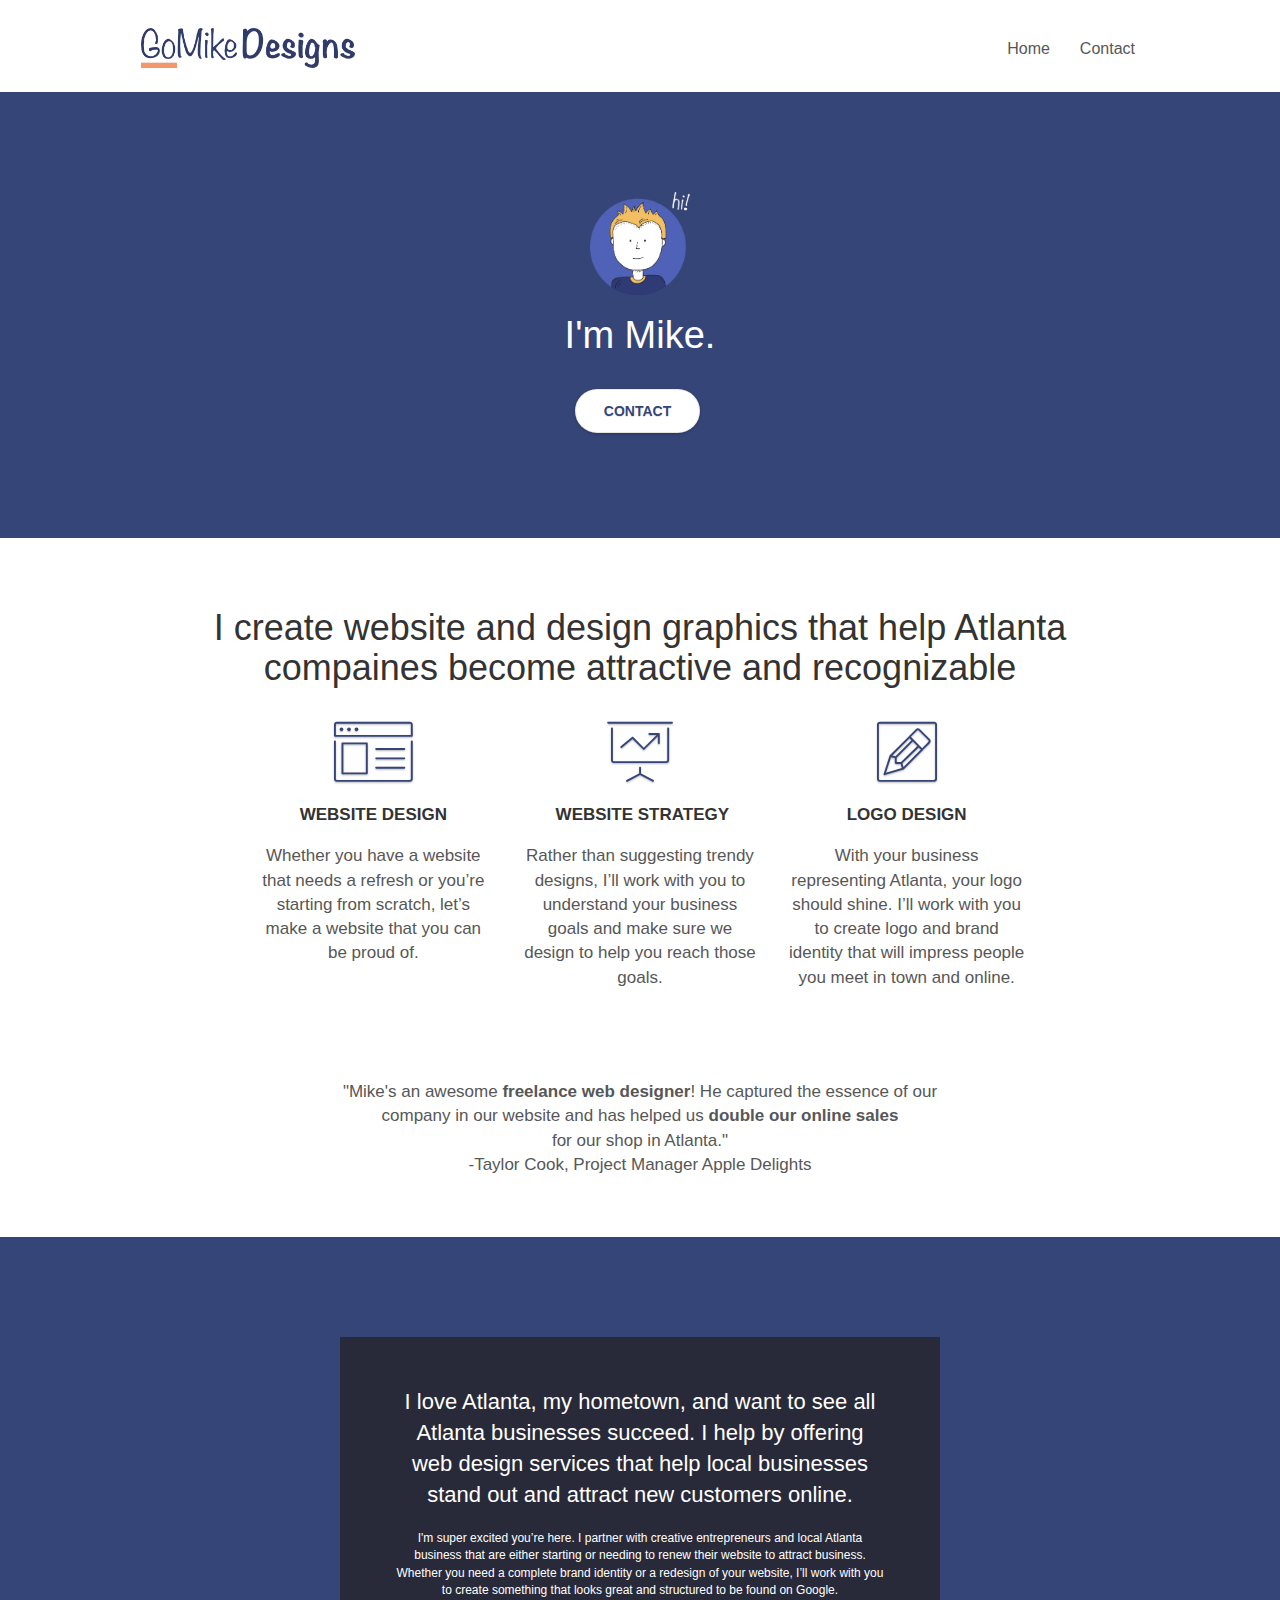
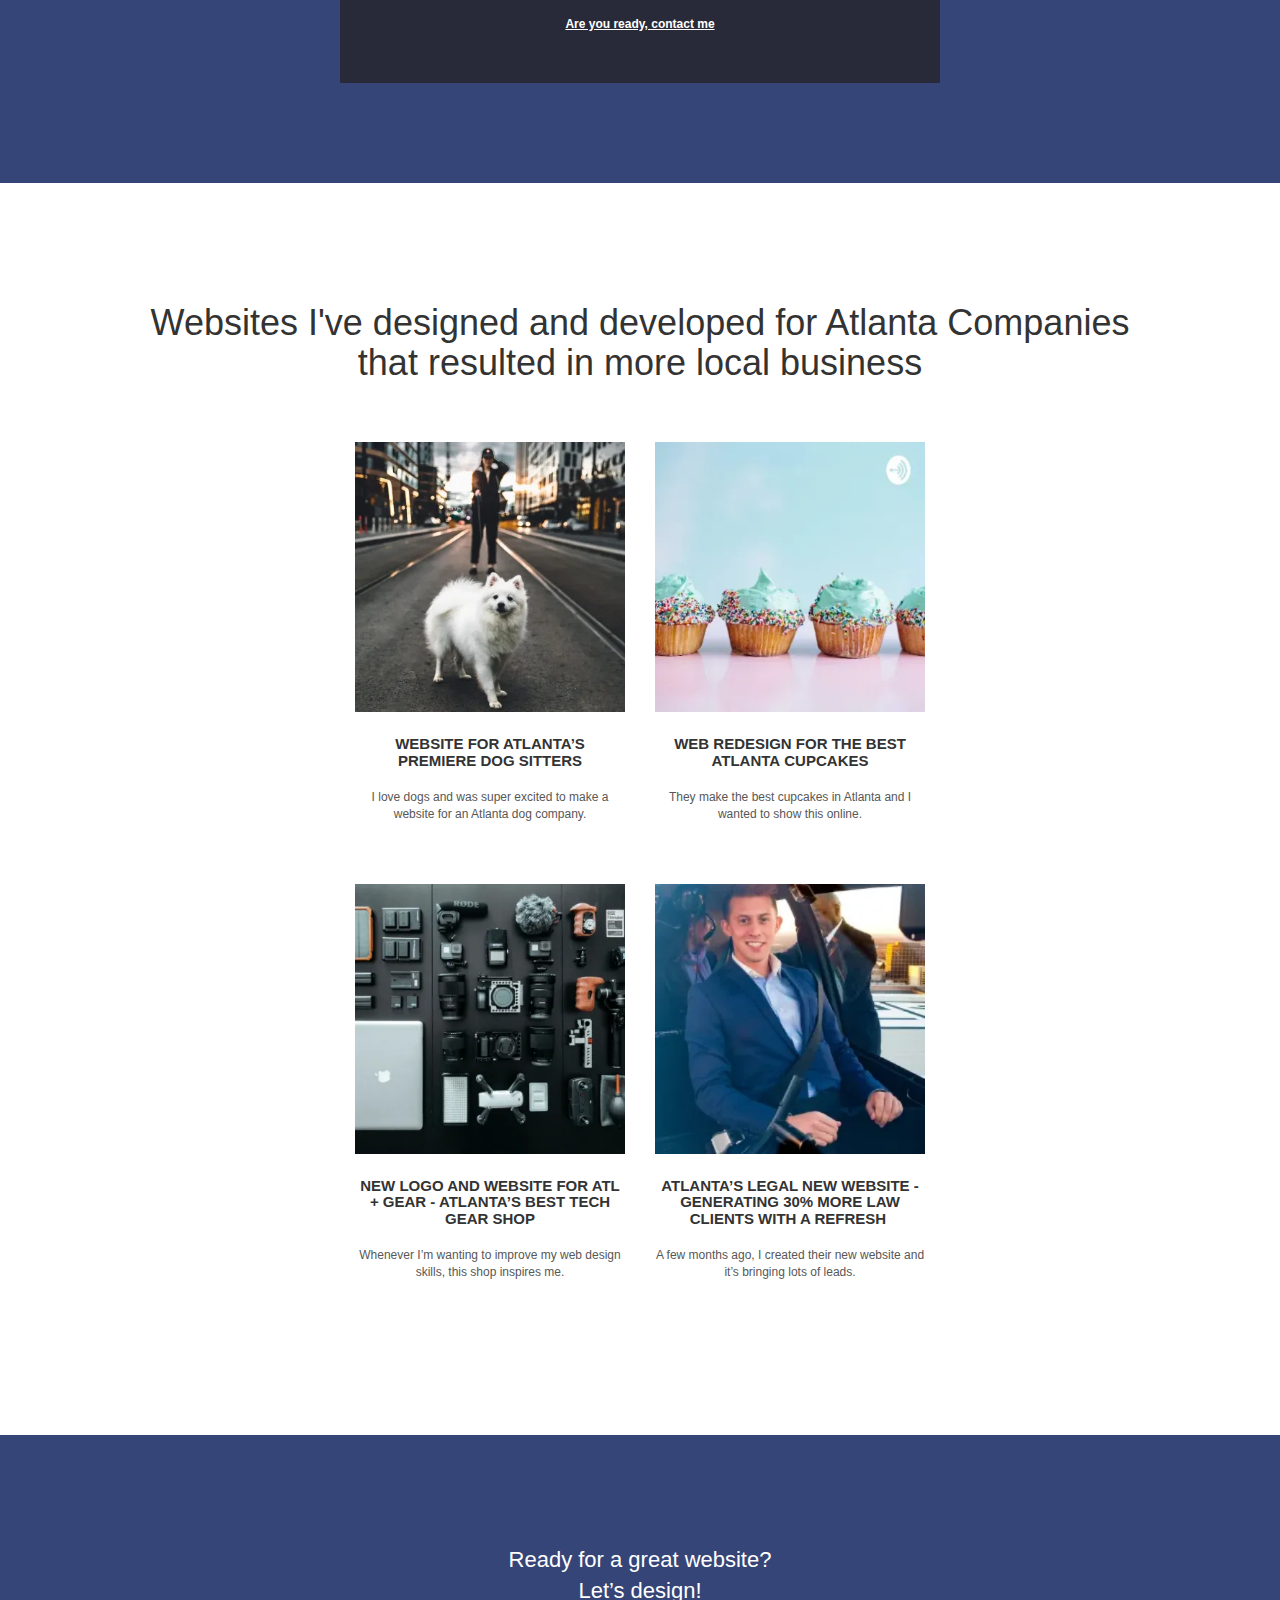
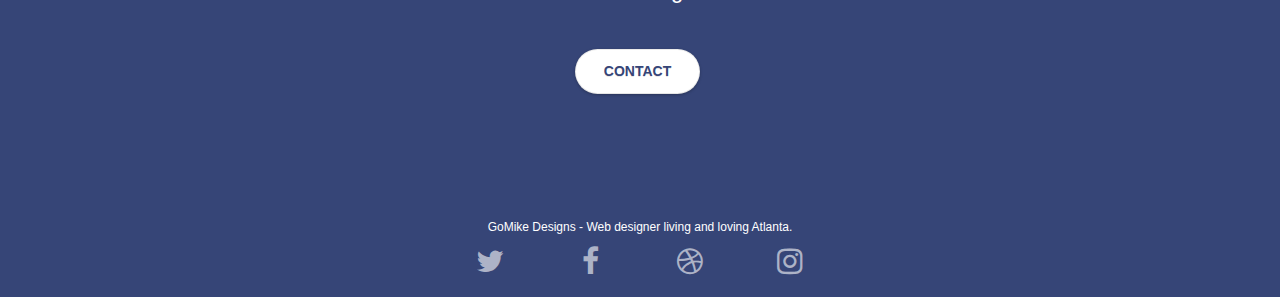
==== commit e525dc7e: "changes photos sizes made color changes to buttons minified js scripts made changes to page 2 fixed " ====
--- a/index.html
+++ b/index.html
@@ -7,12 +7,12 @@
     <meta name="viewport" content="width=device-width, initial-scale=1.0, viewport-fit=cover">
 	<link rel="shortcut icon" type="image/png" href="favicon.jpg">
     
-	<link rel="stylesheet" type="text/css" href="./css/bootstrap.css">
+	<link rel="stylesheet" type="text/css" href="./css/bootstrap3.3.7.min.css">
 	<link rel="stylesheet" type="text/css" href="style.css">
 	<link rel="stylesheet" type="text/css" href="./css/font-awesome.css">
 	<link rel="stylesheet" type="text/css" href="./css/et-line.css">
 
-    <title>Mike Atlanta's Native Web Developer.</title>
+    <title>Mike Atlanta's Native Web Developer</title>
 
     
 <!-- Analytics -->
@@ -151,11 +151,13 @@
 		</div>
 		<div class="row tight-width-whitespace portfolio-row">
 			<div class="col-sm-6">
-				<a href="#" data-lightbox="img/11.webp" data-gallery-id="gallery-1" data-caption="Website for Atlanta's Premiere dog salon" data-frame="snapshot-lb">
-					<img src="img/11.webp" 
+				<a href="#" data-lightbox="img/atlanta dog 375.webp" data-gallery-id="gallery-1" data-caption="Website for Atlanta's Premiere dog salon" data-frame="snapshot-lb">
+					<img src="img/atlanta dog 375.webp" 
 					class="img-responsive portfolio-thumb" 
 					alt="Picture of a white fluffy dog"
-					srcset="img/11-380.webp 37px, img/2-cupcaked-270.webp 76px"/>
+					srcset="img/atlanta dog 375.webp 375w, 
+					img/atlanta dog 768.webp 768w"
+					/>
 				</a>
 				<h3 class="mg-md text-center">
 					Website for Atlanta&rsquo;s premiere Dog Sitters
@@ -165,12 +167,13 @@
 				</p>
 			</div>
 			<div class="col-sm-6">
-				<a href="#" data-lightbox="img/2.webp" data-gallery-id="gallery-1" data-caption="web redesign for the best cupcakes in Atlanta" data-frame="snapshot-lb">
+				<a href="#" data-lightbox="img/Atlanta cupcake shop 375.webp" data-gallery-id="gallery-1" data-caption="web redesign for the best cupcakes in Atlanta" data-frame="snapshot-lb">
 					<img 
-						src="img/2-380.webp" 
+						src="img/Atlanta cupcake shop 375.webp" 
 						class="img-responsive portfolio-thumb" 
 						alt="design agency website for best cupcakes in atlanta"
-						srcset="img/2-380.webp 37px, img/2-cupcaked-270.webp 76px"/>
+						srcset="img/Atlanta cupcake shop 375.webp 375w, 
+						img/atlanta cupcake shop 768.webp 768w"/>
 				</a>
 				<h3 class="mg-md text-center">
 					Web redesign for the best Atlanta&nbsp;cupcakes
@@ -182,11 +185,12 @@
 		</div>
 		<div class="row tight-width-whitespace portfolio-row">
 			<div class="col-sm-6">
-				<a href="#" data-lightbox="img/3.webp" data-gallery-id="gallery-1" data-caption="New logo and website for Atlanta's best tech gear shop" data-frame="snapshot-lb">
-					<img src="img/3.webp" 
+				<a href="#" data-lightbox="img/Camera supply atlanta 375.webp" data-gallery-id="gallery-1" data-caption="New logo and website for Atlanta's best tech gear shop" data-frame="snapshot-lb">
+					<img src="img/Camera supply atlanta 375.webp" 
 					class="img-responsive portfolio-thumb" 
 					alt="Camera equipment" 
-					srcset="img/3-380.webp 37px, img/3-270.webp 76px"/>/>
+					srcset="img/Camera supply atlanta 375.webp 375w, 
+					img/camera supply atlanta 768.webp 768w"/>
 				</a>
 				<h3 class="mg-md text-center">
 					New logo and website for Atl + Gear - Atlanta&rsquo;s best tech gear shop
@@ -196,11 +200,12 @@
 				</p>
 			</div>
 			<div class="col-sm-6">
-				<a href="#" data-lightbox="img/4.webp" data-gallery-id="gallery-1" data-caption="Atlanta's legal website generates 30% more clients after web redesign" data-frame="snapshot-lb">
-					<img src="img/4.webp" 
+				<a href="#" data-lightbox="img/atlanta lawyer 375.webp" data-gallery-id="gallery-1" data-caption="Atlanta's legal website generates 30% more clients after web redesign" data-frame="snapshot-lb">
+					<img src="img/atlanta lawyer 375.webp" 
 					class="img-responsive portfolio-thumb" 
 					alt="Picture of a lawyer" 
-					srcset="img/4-380.webp 37px, img/4.webp 76px"/>
+					srcset="img/atlanta lawyer 375.webp 375w
+					img/atlanta lawyer 768.webp"/>
 				</a>
 				<h3 class="mg-md text-center">
 					Atlanta&rsquo;s legal new website - Generating 30% more law clients with a refresh&nbsp;
@@ -242,7 +247,7 @@
 						<div class="text-center">
 							<a class="social" href="index.html">
 								<span class="fa fa-twitter icon-md"></span>
-								<span>Twitter</span>
+								<span class="logo-text">Twitter</span>
 							</a>
 						</div>
 					</div>
@@ -250,7 +255,7 @@
 						<div class="text-center">
 							<a class="social" href="index.html">
 								<span class="fa fa-facebook icon-md"></span>
-								<span>Facebook</span>
+								<span class="logo-text">Facebook</span>
 							</a>
 						</div>
 					</div>
@@ -258,7 +263,7 @@
 						<div class="text-center">
 							<a class="social" href="index.html">
 								<span class="fa fa-dribbble icon-md"></span>
-								<span>Dribble</span>
+								<span class="logo-text">Dribble</span>
 							</a>
 						</div>
 					</div>
@@ -266,7 +271,7 @@
 						<div class="text-center">
 							<a class="social" href="index.html">
 								<span class="fa fa-instagram icon-md"></span>
-								<span>Instagram</span>
+								<span class="logo-text">Instagram</span>
 							</a>
 						</div>
 					</div>
@@ -281,9 +286,9 @@
 <!-- Main container END -->
 <script src="./js/jquery-2.1.0.-mini.js"></script>
 	<script src="./js/bootstrap-mini.js"></script>
-	<script src="./js/blocs.min.js"></script>
+	<!-- <script src="./js/blocs.min.js"></script> -->
 	<script src="./js/jquery.touchSwipe-mini.js"></script>
-	<script src="./js/gmaps-mini.js"></script>  
+	<!-- <script src="./js/gmaps-mini.js"></script>   -->
 
 </body>
 </html>
--- a/css/bootstrap3.3.7.min.css
+++ b/css/bootstrap3.3.7.min.css
@@ -0,0 +1,6 @@
+/*!
+ * Bootstrap v3.3.7 (http://getbootstrap.com)
+ * Copyright 2011-2016 Twitter, Inc.
+ * Licensed under MIT (https://github.com/twbs/bootstrap/blob/master/LICENSE)
+ *//*! normalize.css v3.0.3 | MIT License | github.com/necolas/normalize.css */html{font-family:sans-serif;-webkit-text-size-adjust:100%;-ms-text-size-adjust:100%}body{margin:0}article,aside,details,figcaption,figure,footer,header,hgroup,main,menu,nav,section,summary{display:block}audio,canvas,progress,video{display:inline-block;vertical-align:baseline}audio:not([controls]){display:none;height:0}[hidden],template{display:none}a{background-color:transparent}a:active,a:hover{outline:0}abbr[title]{border-bottom:1px dotted}b,strong{font-weight:700}dfn{font-style:italic}h1{margin:.67em 0;font-size:2em}mark{color:#000;background:#ff0}small{font-size:80%}sub,sup{position:relative;font-size:75%;line-height:0;vertical-align:baseline}sup{top:-.5em}sub{bottom:-.25em}img{border:0}svg:not(:root){overflow:hidden}figure{margin:1em 40px}hr{height:0;-webkit-box-sizing:content-box;-moz-box-sizing:content-box;box-sizing:content-box}pre{overflow:auto}code,kbd,pre,samp{font-family:monospace,monospace;font-size:1em}button,input,optgroup,select,textarea{margin:0;font:inherit;color:inherit}button{overflow:visible}button,select{text-transform:none}button,html input[type=button],input[type=reset],input[type=submit]{-webkit-appearance:button;cursor:pointer}button[disabled],html input[disabled]{cursor:default}button::-moz-focus-inner,input::-moz-focus-inner{padding:0;border:0}input{line-height:normal}input[type=checkbox],input[type=radio]{-webkit-box-sizing:border-box;-moz-box-sizing:border-box;box-sizing:border-box;padding:0}input[type=number]::-webkit-inner-spin-button,input[type=number]::-webkit-outer-spin-button{height:auto}input[type=search]{-webkit-box-sizing:content-box;-moz-box-sizing:content-box;box-sizing:content-box;-webkit-appearance:textfield}input[type=search]::-webkit-search-cancel-button,input[type=search]::-webkit-search-decoration{-webkit-appearance:none}fieldset{padding:.35em .625em .75em;margin:0 2px;border:1px solid silver}legend{padding:0;border:0}textarea{overflow:auto}optgroup{font-weight:700}table{border-spacing:0;border-collapse:collapse}td,th{padding:0}/*! Source: https://github.com/h5bp/html5-boilerplate/blob/master/src/css/main.css */@media print{*,:after,:before{color:#000!important;text-shadow:none!important;background:0 0!important;-webkit-box-shadow:none!important;box-shadow:none!important}a,a:visited{text-decoration:underline}a[href]:after{content:" (" attr(href) ")"}abbr[title]:after{content:" (" attr(title) ")"}a[href^="javascript:"]:after,a[href^="#"]:after{content:""}blockquote,pre{border:1px solid #999;page-break-inside:avoid}thead{display:table-header-group}img,tr{page-break-inside:avoid}img{max-width:100%!important}h2,h3,p{orphans:3;widows:3}h2,h3{page-break-after:avoid}.navbar{display:none}.btn>.caret,.dropup>.btn>.caret{border-top-color:#000!important}.label{border:1px solid #000}.table{border-collapse:collapse!important}.table td,.table th{background-color:#fff!important}.table-bordered td,.table-bordered th{border:1px solid #ddd!important}}@font-face{font-family:'Glyphicons Halflings';src:url(../fonts/glyphicons-halflings-regular.eot);src:url(../fonts/glyphicons-halflings-regular.eot?#iefix) format('embedded-opentype'),url(../fonts/glyphicons-halflings-regular.woff2) format('woff2'),url(../fonts/glyphicons-halflings-regular.woff) format('woff'),url(../fonts/glyphicons-halflings-regular.ttf) format('truetype'),url(../fonts/glyphicons-halflings-regular.svg#glyphicons_halflingsregular) format('svg')}.glyphicon{position:relative;top:1px;display:inline-block;font-family:'Glyphicons Halflings';font-style:normal;font-weight:400;line-height:1;-webkit-font-smoothing:antialiased;-moz-osx-font-smoothing:grayscale}.glyphicon-asterisk:before{content:"\002a"}.glyphicon-plus:before{content:"\002b"}.glyphicon-eur:before,.glyphicon-euro:before{content:"\20ac"}.glyphicon-minus:before{content:"\2212"}.glyphicon-cloud:before{content:"\2601"}.glyphicon-envelope:before{content:"\2709"}.glyphicon-pencil:before{content:"\270f"}.glyphicon-glass:before{content:"\e001"}.glyphicon-music:before{content:"\e002"}.glyphicon-search:before{content:"\e003"}.glyphicon-heart:before{content:"\e005"}.glyphicon-star:before{content:"\e006"}.glyphicon-star-empty:before{content:"\e007"}.glyphicon-user:before{content:"\e008"}.glyphicon-film:before{content:"\e009"}.glyphicon-th-large:before{content:"\e010"}.glyphicon-th:before{content:"\e011"}.glyphicon-th-list:before{content:"\e012"}.glyphicon-ok:before{content:"\e013"}.glyphicon-remove:before{content:"\e014"}.glyphicon-zoom-in:before{content:"\e015"}.glyphicon-zoom-out:before{content:"\e016"}.glyphicon-off:before{content:"\e017"}.glyphicon-signal:before{content:"\e018"}.glyphicon-cog:before{content:"\e019"}.glyphicon-trash:before{content:"\e020"}.glyphicon-home:before{content:"\e021"}.glyphicon-file:before{content:"\e022"}.glyphicon-time:before{content:"\e023"}.glyphicon-road:before{content:"\e024"}.glyphicon-download-alt:before{content:"\e025"}.glyphicon-download:before{content:"\e026"}.glyphicon-upload:before{content:"\e027"}.glyphicon-inbox:before{content:"\e028"}.glyphicon-play-circle:before{content:"\e029"}.glyphicon-repeat:before{content:"\e030"}.glyphicon-refresh:before{content:"\e031"}.glyphicon-list-alt:before{content:"\e032"}.glyphicon-lock:before{content:"\e033"}.glyphicon-flag:before{content:"\e034"}.glyphicon-headphones:before{content:"\e035"}.glyphicon-volume-off:before{content:"\e036"}.glyphicon-volume-down:before{content:"\e037"}.glyphicon-volume-up:before{content:"\e038"}.glyphicon-qrcode:before{content:"\e039"}.glyphicon-barcode:before{content:"\e040"}.glyphicon-tag:before{content:"\e041"}.glyphicon-tags:before{content:"\e042"}.glyphicon-book:before{content:"\e043"}.glyphicon-bookmark:before{content:"\e044"}.glyphicon-print:before{content:"\e045"}.glyphicon-camera:before{content:"\e046"}.glyphicon-font:before{content:"\e047"}.glyphicon-bold:before{content:"\e048"}.glyphicon-italic:before{content:"\e049"}.glyphicon-text-height:before{content:"\e050"}.glyphicon-text-width:before{content:"\e051"}.glyphicon-align-left:before{content:"\e052"}.glyphicon-align-center:before{content:"\e053"}.glyphicon-align-right:before{content:"\e054"}.glyphicon-align-justify:before{content:"\e055"}.glyphicon-list:before{content:"\e056"}.glyphicon-indent-left:before{content:"\e057"}.glyphicon-indent-right:before{content:"\e058"}.glyphicon-facetime-video:before{content:"\e059"}.glyphicon-picture:before{content:"\e060"}.glyphicon-map-marker:before{content:"\e062"}.glyphicon-adjust:before{content:"\e063"}.glyphicon-tint:before{content:"\e064"}.glyphicon-edit:before{content:"\e065"}.glyphicon-share:before{content:"\e066"}.glyphicon-check:before{content:"\e067"}.glyphicon-move:before{content:"\e068"}.glyphicon-step-backward:before{content:"\e069"}.glyphicon-fast-backward:before{content:"\e070"}.glyphicon-backward:before{content:"\e071"}.glyphicon-play:before{content:"\e072"}.glyphicon-pause:before{content:"\e073"}.glyphicon-stop:before{content:"\e074"}.glyphicon-forward:before{content:"\e075"}.glyphicon-fast-forward:before{content:"\e076"}.glyphicon-step-forward:before{content:"\e077"}.glyphicon-eject:before{content:"\e078"}.glyphicon-chevron-left:before{content:"\e079"}.glyphicon-chevron-right:before{content:"\e080"}.glyphicon-plus-sign:before{content:"\e081"}.glyphicon-minus-sign:before{content:"\e082"}.glyphicon-remove-sign:before{content:"\e083"}.glyphicon-ok-sign:before{content:"\e084"}.glyphicon-question-sign:before{content:"\e085"}.glyphicon-info-sign:before{content:"\e086"}.glyphicon-screenshot:before{content:"\e087"}.glyphicon-remove-circle:before{content:"\e088"}.glyphicon-ok-circle:before{content:"\e089"}.glyphicon-ban-circle:before{content:"\e090"}.glyphicon-arrow-left:before{content:"\e091"}.glyphicon-arrow-right:before{content:"\e092"}.glyphicon-arrow-up:before{content:"\e093"}.glyphicon-arrow-down:before{content:"\e094"}.glyphicon-share-alt:before{content:"\e095"}.glyphicon-resize-full:before{content:"\e096"}.glyphicon-resize-small:before{content:"\e097"}.glyphicon-exclamation-sign:before{content:"\e101"}.glyphicon-gift:before{content:"\e102"}.glyphicon-leaf:before{content:"\e103"}.glyphicon-fire:before{content:"\e104"}.glyphicon-eye-open:before{content:"\e105"}.glyphicon-eye-close:before{content:"\e106"}.glyphicon-warning-sign:before{content:"\e107"}.glyphicon-plane:before{content:"\e108"}.glyphicon-calendar:before{content:"\e109"}.glyphicon-random:before{content:"\e110"}.glyphicon-comment:before{content:"\e111"}.glyphicon-magnet:before{content:"\e112"}.glyphicon-chevron-up:before{content:"\e113"}.glyphicon-chevron-down:before{content:"\e114"}.glyphicon-retweet:before{content:"\e115"}.glyphicon-shopping-cart:before{content:"\e116"}.glyphicon-folder-close:before{content:"\e117"}.glyphicon-folder-open:before{content:"\e118"}.glyphicon-resize-vertical:before{content:"\e119"}.glyphicon-resize-horizontal:before{content:"\e120"}.glyphicon-hdd:before{content:"\e121"}.glyphicon-bullhorn:before{content:"\e122"}.glyphicon-bell:before{content:"\e123"}.glyphicon-certificate:before{content:"\e124"}.glyphicon-thumbs-up:before{content:"\e125"}.glyphicon-thumbs-down:before{content:"\e126"}.glyphicon-hand-right:before{content:"\e127"}.glyphicon-hand-left:before{content:"\e128"}.glyphicon-hand-up:before{content:"\e129"}.glyphicon-hand-down:before{content:"\e130"}.glyphicon-circle-arrow-right:before{content:"\e131"}.glyphicon-circle-arrow-left:before{content:"\e132"}.glyphicon-circle-arrow-up:before{content:"\e133"}.glyphicon-circle-arrow-down:before{content:"\e134"}.glyphicon-globe:before{content:"\e135"}.glyphicon-wrench:before{content:"\e136"}.glyphicon-tasks:before{content:"\e137"}.glyphicon-filter:before{content:"\e138"}.glyphicon-briefcase:before{content:"\e139"}.glyphicon-fullscreen:before{content:"\e140"}.glyphicon-dashboard:before{content:"\e141"}.glyphicon-paperclip:before{content:"\e142"}.glyphicon-heart-empty:before{content:"\e143"}.glyphicon-link:before{content:"\e144"}.glyphicon-phone:before{content:"\e145"}.glyphicon-pushpin:before{content:"\e146"}.glyphicon-usd:before{content:"\e148"}.glyphicon-gbp:before{content:"\e149"}.glyphicon-sort:before{content:"\e150"}.glyphicon-sort-by-alphabet:before{content:"\e151"}.glyphicon-sort-by-alphabet-alt:before{content:"\e152"}.glyphicon-sort-by-order:before{content:"\e153"}.glyphicon-sort-by-order-alt:before{content:"\e154"}.glyphicon-sort-by-attributes:before{content:"\e155"}.glyphicon-sort-by-attributes-alt:before{content:"\e156"}.glyphicon-unchecked:before{content:"\e157"}.glyphicon-expand:before{content:"\e158"}.glyphicon-collapse-down:before{content:"\e159"}.glyphicon-collapse-up:before{content:"\e160"}.glyphicon-log-in:before{content:"\e161"}.glyphicon-flash:before{content:"\e162"}.glyphicon-log-out:before{content:"\e163"}.glyphicon-new-window:before{content:"\e164"}.glyphicon-record:before{content:"\e165"}.glyphicon-save:before{content:"\e166"}.glyphicon-open:before{content:"\e167"}.glyphicon-saved:before{content:"\e168"}.glyphicon-import:before{content:"\e169"}.glyphicon-export:before{content:"\e170"}.glyphicon-send:before{content:"\e171"}.glyphicon-floppy-disk:before{content:"\e172"}.glyphicon-floppy-saved:before{content:"\e173"}.glyphicon-floppy-remove:before{content:"\e174"}.glyphicon-floppy-save:before{content:"\e175"}.glyphicon-floppy-open:before{content:"\e176"}.glyphicon-credit-card:before{content:"\e177"}.glyphicon-transfer:before{content:"\e178"}.glyphicon-cutlery:before{content:"\e179"}.glyphicon-header:before{content:"\e180"}.glyphicon-compressed:before{content:"\e181"}.glyphicon-earphone:before{content:"\e182"}.glyphicon-phone-alt:before{content:"\e183"}.glyphicon-tower:before{content:"\e184"}.glyphicon-stats:before{content:"\e185"}.glyphicon-sd-video:before{content:"\e186"}.glyphicon-hd-video:before{content:"\e187"}.glyphicon-subtitles:before{content:"\e188"}.glyphicon-sound-stereo:before{content:"\e189"}.glyphicon-sound-dolby:before{content:"\e190"}.glyphicon-sound-5-1:before{content:"\e191"}.glyphicon-sound-6-1:before{content:"\e192"}.glyphicon-sound-7-1:before{content:"\e193"}.glyphicon-copyright-mark:before{content:"\e194"}.glyphicon-registration-mark:before{content:"\e195"}.glyphicon-cloud-download:before{content:"\e197"}.glyphicon-cloud-upload:before{content:"\e198"}.glyphicon-tree-conifer:before{content:"\e199"}.glyphicon-tree-deciduous:before{content:"\e200"}.glyphicon-cd:before{content:"\e201"}.glyphicon-save-file:before{content:"\e202"}.glyphicon-open-file:before{content:"\e203"}.glyphicon-level-up:before{content:"\e204"}.glyphicon-copy:before{content:"\e205"}.glyphicon-paste:before{content:"\e206"}.glyphicon-alert:before{content:"\e209"}.glyphicon-equalizer:before{content:"\e210"}.glyphicon-king:before{content:"\e211"}.glyphicon-queen:before{content:"\e212"}.glyphicon-pawn:before{content:"\e213"}.glyphicon-bishop:before{content:"\e214"}.glyphicon-knight:before{content:"\e215"}.glyphicon-baby-formula:before{content:"\e216"}.glyphicon-tent:before{content:"\26fa"}.glyphicon-blackboard:before{content:"\e218"}.glyphicon-bed:before{content:"\e219"}.glyphicon-apple:before{content:"\f8ff"}.glyphicon-erase:before{content:"\e221"}.glyphicon-hourglass:before{content:"\231b"}.glyphicon-lamp:before{content:"\e223"}.glyphicon-duplicate:before{content:"\e224"}.glyphicon-piggy-bank:before{content:"\e225"}.glyphicon-scissors:before{content:"\e226"}.glyphicon-bitcoin:before{content:"\e227"}.glyphicon-btc:before{content:"\e227"}.glyphicon-xbt:before{content:"\e227"}.glyphicon-yen:before{content:"\00a5"}.glyphicon-jpy:before{content:"\00a5"}.glyphicon-ruble:before{content:"\20bd"}.glyphicon-rub:before{content:"\20bd"}.glyphicon-scale:before{content:"\e230"}.glyphicon-ice-lolly:before{content:"\e231"}.glyphicon-ice-lolly-tasted:before{content:"\e232"}.glyphicon-education:before{content:"\e233"}.glyphicon-option-horizontal:before{content:"\e234"}.glyphicon-option-vertical:before{content:"\e235"}.glyphicon-menu-hamburger:before{content:"\e236"}.glyphicon-modal-window:before{content:"\e237"}.glyphicon-oil:before{content:"\e238"}.glyphicon-grain:before{content:"\e239"}.glyphicon-sunglasses:before{content:"\e240"}.glyphicon-text-size:before{content:"\e241"}.glyphicon-text-color:before{content:"\e242"}.glyphicon-text-background:before{content:"\e243"}.glyphicon-object-align-top:before{content:"\e244"}.glyphicon-object-align-bottom:before{content:"\e245"}.glyphicon-object-align-horizontal:before{content:"\e246"}.glyphicon-object-align-left:before{content:"\e247"}.glyphicon-object-align-vertical:before{content:"\e248"}.glyphicon-object-align-right:before{content:"\e249"}.glyphicon-triangle-right:before{content:"\e250"}.glyphicon-triangle-left:before{content:"\e251"}.glyphicon-triangle-bottom:before{content:"\e252"}.glyphicon-triangle-top:before{content:"\e253"}.glyphicon-console:before{content:"\e254"}.glyphicon-superscript:before{content:"\e255"}.glyphicon-subscript:before{content:"\e256"}.glyphicon-menu-left:before{content:"\e257"}.glyphicon-menu-right:before{content:"\e258"}.glyphicon-menu-down:before{content:"\e259"}.glyphicon-menu-up:before{content:"\e260"}*{-webkit-box-sizing:border-box;-moz-box-sizing:border-box;box-sizing:border-box}:after,:before{-webkit-box-sizing:border-box;-moz-box-sizing:border-box;box-sizing:border-box}html{font-size:10px;-webkit-tap-highlight-color:rgba(0,0,0,0)}body{font-family:"Helvetica Neue",Helvetica,Arial,sans-serif;font-size:14px;line-height:1.42857143;color:#333;background-color:#fff}button,input,select,textarea{font-family:inherit;font-size:inherit;line-height:inherit}a{color:#337ab7;text-decoration:none}a:focus,a:hover{color:#23527c;text-decoration:underline}a:focus{outline:5px auto -webkit-focus-ring-color;outline-offset:-2px}figure{margin:0}img{vertical-align:middle}.carousel-inner>.item>a>img,.carousel-inner>.item>img,.img-responsive,.thumbnail a>img,.thumbnail>img{display:block;max-width:100%;height:auto}.img-rounded{border-radius:6px}.img-thumbnail{display:inline-block;max-width:100%;height:auto;padding:4px;line-height:1.42857143;background-color:#fff;border:1px solid #ddd;border-radius:4px;-webkit-transition:all .2s ease-in-out;-o-transition:all .2s ease-in-out;transition:all .2s ease-in-out}.img-circle{border-radius:50%}hr{margin-top:20px;margin-bottom:20px;border:0;border-top:1px solid #eee}.sr-only{position:absolute;width:1px;height:1px;padding:0;margin:-1px;overflow:hidden;clip:rect(0,0,0,0);border:0}.sr-only-focusable:active,.sr-only-focusable:focus{position:static;width:auto;height:auto;margin:0;overflow:visible;clip:auto}[role=button]{cursor:pointer}.h1,.h2,.h3,.h4,.h5,.h6,h1,h2,h3,h4,h5,h6{font-family:inherit;font-weight:500;line-height:1.1;color:inherit}.h1 .small,.h1 small,.h2 .small,.h2 small,.h3 .small,.h3 small,.h4 .small,.h4 small,.h5 .small,.h5 small,.h6 .small,.h6 small,h1 .small,h1 small,h2 .small,h2 small,h3 .small,h3 small,h4 .small,h4 small,h5 .small,h5 small,h6 .small,h6 small{font-weight:400;line-height:1;color:#777}.h1,.h2,.h3,h1,h2,h3{margin-top:20px;margin-bottom:10px}.h1 .small,.h1 small,.h2 .small,.h2 small,.h3 .small,.h3 small,h1 .small,h1 small,h2 .small,h2 small,h3 .small,h3 small{font-size:65%}.h4,.h5,.h6,h4,h5,h6{margin-top:10px;margin-bottom:10px}.h4 .small,.h4 small,.h5 .small,.h5 small,.h6 .small,.h6 small,h4 .small,h4 small,h5 .small,h5 small,h6 .small,h6 small{font-size:75%}.h1,h1{font-size:36px}.h2,h2{font-size:30px}.h3,h3{font-size:24px}.h4,h4{font-size:18px}.h5,h5{font-size:14px}.h6,h6{font-size:12px}p{margin:0 0 10px}.lead{margin-bottom:20px;font-size:16px;font-weight:300;line-height:1.4}@media (min-width:768px){.lead{font-size:21px}}.small,small{font-size:85%}.mark,mark{padding:.2em;background-color:#fcf8e3}.text-left{text-align:left}.text-right{text-align:right}.text-center{text-align:center}.text-justify{text-align:justify}.text-nowrap{white-space:nowrap}.text-lowercase{text-transform:lowercase}.text-uppercase{text-transform:uppercase}.text-capitalize{text-transform:capitalize}.text-muted{color:#777}.text-primary{color:#337ab7}a.text-primary:focus,a.text-primary:hover{color:#286090}.text-success{color:#3c763d}a.text-success:focus,a.text-success:hover{color:#2b542c}.text-info{color:#31708f}a.text-info:focus,a.text-info:hover{color:#245269}.text-warning{color:#8a6d3b}a.text-warning:focus,a.text-warning:hover{color:#66512c}.text-danger{color:#a94442}a.text-danger:focus,a.text-danger:hover{color:#843534}.bg-primary{color:#fff;background-color:#337ab7}a.bg-primary:focus,a.bg-primary:hover{background-color:#286090}.bg-success{background-color:#dff0d8}a.bg-success:focus,a.bg-success:hover{background-color:#c1e2b3}.bg-info{background-color:#d9edf7}a.bg-info:focus,a.bg-info:hover{background-color:#afd9ee}.bg-warning{background-color:#fcf8e3}a.bg-warning:focus,a.bg-warning:hover{background-color:#f7ecb5}.bg-danger{background-color:#f2dede}a.bg-danger:focus,a.bg-danger:hover{background-color:#e4b9b9}.page-header{padding-bottom:9px;margin:40px 0 20px;border-bottom:1px solid #eee}ol,ul{margin-top:0;margin-bottom:10px}ol ol,ol ul,ul ol,ul ul{margin-bottom:0}.list-unstyled{padding-left:0;list-style:none}.list-inline{padding-left:0;margin-left:-5px;list-style:none}.list-inline>li{display:inline-block;padding-right:5px;padding-left:5px}dl{margin-top:0;margin-bottom:20px}dd,dt{line-height:1.42857143}dt{font-weight:700}dd{margin-left:0}@media (min-width:768px){.dl-horizontal dt{float:left;width:160px;overflow:hidden;clear:left;text-align:right;text-overflow:ellipsis;white-space:nowrap}.dl-horizontal dd{margin-left:180px}}abbr[data-original-title],abbr[title]{cursor:help;border-bottom:1px dotted #777}.initialism{font-size:90%;text-transform:uppercase}blockquote{padding:10px 20px;margin:0 0 20px;font-size:17.5px;border-left:5px solid #eee}blockquote ol:last-child,blockquote p:last-child,blockquote ul:last-child{margin-bottom:0}blockquote .small,blockquote footer,blockquote small{display:block;font-size:80%;line-height:1.42857143;color:#777}blockquote .small:before,blockquote footer:before,blockquote small:before{content:'\2014 \00A0'}.blockquote-reverse,blockquote.pull-right{padding-right:15px;padding-left:0;text-align:right;border-right:5px solid #eee;border-left:0}.blockquote-reverse .small:before,.blockquote-reverse footer:before,.blockquote-reverse small:before,blockquote.pull-right .small:before,blockquote.pull-right footer:before,blockquote.pull-right small:before{content:''}.blockquote-reverse .small:after,.blockquote-reverse footer:after,.blockquote-reverse small:after,blockquote.pull-right .small:after,blockquote.pull-right footer:after,blockquote.pull-right small:after{content:'\00A0 \2014'}address{margin-bottom:20px;font-style:normal;line-height:1.42857143}code,kbd,pre,samp{font-family:Menlo,Monaco,Consolas,"Courier New",monospace}code{padding:2px 4px;font-size:90%;color:#c7254e;background-color:#f9f2f4;border-radius:4px}kbd{padding:2px 4px;font-size:90%;color:#fff;background-color:#333;border-radius:3px;-webkit-box-shadow:inset 0 -1px 0 rgba(0,0,0,.25);box-shadow:inset 0 -1px 0 rgba(0,0,0,.25)}kbd kbd{padding:0;font-size:100%;font-weight:700;-webkit-box-shadow:none;box-shadow:none}pre{display:block;padding:9.5px;margin:0 0 10px;font-size:13px;line-height:1.42857143;color:#333;word-break:break-all;word-wrap:break-word;background-color:#f5f5f5;border:1px solid #ccc;border-radius:4px}pre code{padding:0;font-size:inherit;color:inherit;white-space:pre-wrap;background-color:transparent;border-radius:0}.pre-scrollable{max-height:340px;overflow-y:scroll}.container{padding-right:15px;padding-left:15px;margin-right:auto;margin-left:auto}@media (min-width:768px){.container{width:750px}}@media (min-width:992px){.container{width:970px}}@media (min-width:1200px){.container{width:1170px}}.container-fluid{padding-right:15px;padding-left:15px;margin-right:auto;margin-left:auto}.row{margin-right:-15px;margin-left:-15px}.col-lg-1,.col-lg-10,.col-lg-11,.col-lg-12,.col-lg-2,.col-lg-3,.col-lg-4,.col-lg-5,.col-lg-6,.col-lg-7,.col-lg-8,.col-lg-9,.col-md-1,.col-md-10,.col-md-11,.col-md-12,.col-md-2,.col-md-3,.col-md-4,.col-md-5,.col-md-6,.col-md-7,.col-md-8,.col-md-9,.col-sm-1,.col-sm-10,.col-sm-11,.col-sm-12,.col-sm-2,.col-sm-3,.col-sm-4,.col-sm-5,.col-sm-6,.col-sm-7,.col-sm-8,.col-sm-9,.col-xs-1,.col-xs-10,.col-xs-11,.col-xs-12,.col-xs-2,.col-xs-3,.col-xs-4,.col-xs-5,.col-xs-6,.col-xs-7,.col-xs-8,.col-xs-9{position:relative;min-height:1px;padding-right:15px;padding-left:15px}.col-xs-1,.col-xs-10,.col-xs-11,.col-xs-12,.col-xs-2,.col-xs-3,.col-xs-4,.col-xs-5,.col-xs-6,.col-xs-7,.col-xs-8,.col-xs-9{float:left}.col-xs-12{width:100%}.col-xs-11{width:91.66666667%}.col-xs-10{width:83.33333333%}.col-xs-9{width:75%}.col-xs-8{width:66.66666667%}.col-xs-7{width:58.33333333%}.col-xs-6{width:50%}.col-xs-5{width:41.66666667%}.col-xs-4{width:33.33333333%}.col-xs-3{width:25%}.col-xs-2{width:16.66666667%}.col-xs-1{width:8.33333333%}.col-xs-pull-12{right:100%}.col-xs-pull-11{right:91.66666667%}.col-xs-pull-10{right:83.33333333%}.col-xs-pull-9{right:75%}.col-xs-pull-8{right:66.66666667%}.col-xs-pull-7{right:58.33333333%}.col-xs-pull-6{right:50%}.col-xs-pull-5{right:41.66666667%}.col-xs-pull-4{right:33.33333333%}.col-xs-pull-3{right:25%}.col-xs-pull-2{right:16.66666667%}.col-xs-pull-1{right:8.33333333%}.col-xs-pull-0{right:auto}.col-xs-push-12{left:100%}.col-xs-push-11{left:91.66666667%}.col-xs-push-10{left:83.33333333%}.col-xs-push-9{left:75%}.col-xs-push-8{left:66.66666667%}.col-xs-push-7{left:58.33333333%}.col-xs-push-6{left:50%}.col-xs-push-5{left:41.66666667%}.col-xs-push-4{left:33.33333333%}.col-xs-push-3{left:25%}.col-xs-push-2{left:16.66666667%}.col-xs-push-1{left:8.33333333%}.col-xs-push-0{left:auto}.col-xs-offset-12{margin-left:100%}.col-xs-offset-11{margin-left:91.66666667%}.col-xs-offset-10{margin-left:83.33333333%}.col-xs-offset-9{margin-left:75%}.col-xs-offset-8{margin-left:66.66666667%}.col-xs-offset-7{margin-left:58.33333333%}.col-xs-offset-6{margin-left:50%}.col-xs-offset-5{margin-left:41.66666667%}.col-xs-offset-4{margin-left:33.33333333%}.col-xs-offset-3{margin-left:25%}.col-xs-offset-2{margin-left:16.66666667%}.col-xs-offset-1{margin-left:8.33333333%}.col-xs-offset-0{margin-left:0}@media (min-width:768px){.col-sm-1,.col-sm-10,.col-sm-11,.col-sm-12,.col-sm-2,.col-sm-3,.col-sm-4,.col-sm-5,.col-sm-6,.col-sm-7,.col-sm-8,.col-sm-9{float:left}.col-sm-12{width:100%}.col-sm-11{width:91.66666667%}.col-sm-10{width:83.33333333%}.col-sm-9{width:75%}.col-sm-8{width:66.66666667%}.col-sm-7{width:58.33333333%}.col-sm-6{width:50%}.col-sm-5{width:41.66666667%}.col-sm-4{width:33.33333333%}.col-sm-3{width:25%}.col-sm-2{width:16.66666667%}.col-sm-1{width:8.33333333%}.col-sm-pull-12{right:100%}.col-sm-pull-11{right:91.66666667%}.col-sm-pull-10{right:83.33333333%}.col-sm-pull-9{right:75%}.col-sm-pull-8{right:66.66666667%}.col-sm-pull-7{right:58.33333333%}.col-sm-pull-6{right:50%}.col-sm-pull-5{right:41.66666667%}.col-sm-pull-4{right:33.33333333%}.col-sm-pull-3{right:25%}.col-sm-pull-2{right:16.66666667%}.col-sm-pull-1{right:8.33333333%}.col-sm-pull-0{right:auto}.col-sm-push-12{left:100%}.col-sm-push-11{left:91.66666667%}.col-sm-push-10{left:83.33333333%}.col-sm-push-9{left:75%}.col-sm-push-8{left:66.66666667%}.col-sm-push-7{left:58.33333333%}.col-sm-push-6{left:50%}.col-sm-push-5{left:41.66666667%}.col-sm-push-4{left:33.33333333%}.col-sm-push-3{left:25%}.col-sm-push-2{left:16.66666667%}.col-sm-push-1{left:8.33333333%}.col-sm-push-0{left:auto}.col-sm-offset-12{margin-left:100%}.col-sm-offset-11{margin-left:91.66666667%}.col-sm-offset-10{margin-left:83.33333333%}.col-sm-offset-9{margin-left:75%}.col-sm-offset-8{margin-left:66.66666667%}.col-sm-offset-7{margin-left:58.33333333%}.col-sm-offset-6{margin-left:50%}.col-sm-offset-5{margin-left:41.66666667%}.col-sm-offset-4{margin-left:33.33333333%}.col-sm-offset-3{margin-left:25%}.col-sm-offset-2{margin-left:16.66666667%}.col-sm-offset-1{margin-left:8.33333333%}.col-sm-offset-0{margin-left:0}}@media (min-width:992px){.col-md-1,.col-md-10,.col-md-11,.col-md-12,.col-md-2,.col-md-3,.col-md-4,.col-md-5,.col-md-6,.col-md-7,.col-md-8,.col-md-9{float:left}.col-md-12{width:100%}.col-md-11{width:91.66666667%}.col-md-10{width:83.33333333%}.col-md-9{width:75%}.col-md-8{width:66.66666667%}.col-md-7{width:58.33333333%}.col-md-6{width:50%}.col-md-5{width:41.66666667%}.col-md-4{width:33.33333333%}.col-md-3{width:25%}.col-md-2{width:16.66666667%}.col-md-1{width:8.33333333%}.col-md-pull-12{right:100%}.col-md-pull-11{right:91.66666667%}.col-md-pull-10{right:83.33333333%}.col-md-pull-9{right:75%}.col-md-pull-8{right:66.66666667%}.col-md-pull-7{right:58.33333333%}.col-md-pull-6{right:50%}.col-md-pull-5{right:41.66666667%}.col-md-pull-4{right:33.33333333%}.col-md-pull-3{right:25%}.col-md-pull-2{right:16.66666667%}.col-md-pull-1{right:8.33333333%}.col-md-pull-0{right:auto}.col-md-push-12{left:100%}.col-md-push-11{left:91.66666667%}.col-md-push-10{left:83.33333333%}.col-md-push-9{left:75%}.col-md-push-8{left:66.66666667%}.col-md-push-7{left:58.33333333%}.col-md-push-6{left:50%}.col-md-push-5{left:41.66666667%}.col-md-push-4{left:33.33333333%}.col-md-push-3{left:25%}.col-md-push-2{left:16.66666667%}.col-md-push-1{left:8.33333333%}.col-md-push-0{left:auto}.col-md-offset-12{margin-left:100%}.col-md-offset-11{margin-left:91.66666667%}.col-md-offset-10{margin-left:83.33333333%}.col-md-offset-9{margin-left:75%}.col-md-offset-8{margin-left:66.66666667%}.col-md-offset-7{margin-left:58.33333333%}.col-md-offset-6{margin-left:50%}.col-md-offset-5{margin-left:41.66666667%}.col-md-offset-4{margin-left:33.33333333%}.col-md-offset-3{margin-left:25%}.col-md-offset-2{margin-left:16.66666667%}.col-md-offset-1{margin-left:8.33333333%}.col-md-offset-0{margin-left:0}}@media (min-width:1200px){.col-lg-1,.col-lg-10,.col-lg-11,.col-lg-12,.col-lg-2,.col-lg-3,.col-lg-4,.col-lg-5,.col-lg-6,.col-lg-7,.col-lg-8,.col-lg-9{float:left}.col-lg-12{width:100%}.col-lg-11{width:91.66666667%}.col-lg-10{width:83.33333333%}.col-lg-9{width:75%}.col-lg-8{width:66.66666667%}.col-lg-7{width:58.33333333%}.col-lg-6{width:50%}.col-lg-5{width:41.66666667%}.col-lg-4{width:33.33333333%}.col-lg-3{width:25%}.col-lg-2{width:16.66666667%}.col-lg-1{width:8.33333333%}.col-lg-pull-12{right:100%}.col-lg-pull-11{right:91.66666667%}.col-lg-pull-10{right:83.33333333%}.col-lg-pull-9{right:75%}.col-lg-pull-8{right:66.66666667%}.col-lg-pull-7{right:58.33333333%}.col-lg-pull-6{right:50%}.col-lg-pull-5{right:41.66666667%}.col-lg-pull-4{right:33.33333333%}.col-lg-pull-3{right:25%}.col-lg-pull-2{right:16.66666667%}.col-lg-pull-1{right:8.33333333%}.col-lg-pull-0{right:auto}.col-lg-push-12{left:100%}.col-lg-push-11{left:91.66666667%}.col-lg-push-10{left:83.33333333%}.col-lg-push-9{left:75%}.col-lg-push-8{left:66.66666667%}.col-lg-push-7{left:58.33333333%}.col-lg-push-6{left:50%}.col-lg-push-5{left:41.66666667%}.col-lg-push-4{left:33.33333333%}.col-lg-push-3{left:25%}.col-lg-push-2{left:16.66666667%}.col-lg-push-1{left:8.33333333%}.col-lg-push-0{left:auto}.col-lg-offset-12{margin-left:100%}.col-lg-offset-11{margin-left:91.66666667%}.col-lg-offset-10{margin-left:83.33333333%}.col-lg-offset-9{margin-left:75%}.col-lg-offset-8{margin-left:66.66666667%}.col-lg-offset-7{margin-left:58.33333333%}.col-lg-offset-6{margin-left:50%}.col-lg-offset-5{margin-left:41.66666667%}.col-lg-offset-4{margin-left:33.33333333%}.col-lg-offset-3{margin-left:25%}.col-lg-offset-2{margin-left:16.66666667%}.col-lg-offset-1{margin-left:8.33333333%}.col-lg-offset-0{margin-left:0}}table{background-color:transparent}caption{padding-top:8px;padding-bottom:8px;color:#777;text-align:left}th{text-align:left}.table{width:100%;max-width:100%;margin-bottom:20px}.table>tbody>tr>td,.table>tbody>tr>th,.table>tfoot>tr>td,.table>tfoot>tr>th,.table>thead>tr>td,.table>thead>tr>th{padding:8px;line-height:1.42857143;vertical-align:top;border-top:1px solid #ddd}.table>thead>tr>th{vertical-align:bottom;border-bottom:2px solid #ddd}.table>caption+thead>tr:first-child>td,.table>caption+thead>tr:first-child>th,.table>colgroup+thead>tr:first-child>td,.table>colgroup+thead>tr:first-child>th,.table>thead:first-child>tr:first-child>td,.table>thead:first-child>tr:first-child>th{border-top:0}.table>tbody+tbody{border-top:2px solid #ddd}.table .table{background-color:#fff}.table-condensed>tbody>tr>td,.table-condensed>tbody>tr>th,.table-condensed>tfoot>tr>td,.table-condensed>tfoot>tr>th,.table-condensed>thead>tr>td,.table-condensed>thead>tr>th{padding:5px}.table-bordered{border:1px solid #ddd}.table-bordered>tbody>tr>td,.table-bordered>tbody>tr>th,.table-bordered>tfoot>tr>td,.table-bordered>tfoot>tr>th,.table-bordered>thead>tr>td,.table-bordered>thead>tr>th{border:1px solid #ddd}.table-bordered>thead>tr>td,.table-bordered>thead>tr>th{border-bottom-width:2px}.table-striped>tbody>tr:nth-of-type(odd){background-color:#f9f9f9}.table-hover>tbody>tr:hover{background-color:#f5f5f5}table col[class*=col-]{position:static;display:table-column;float:none}table td[class*=col-],table th[class*=col-]{position:static;display:table-cell;float:none}.table>tbody>tr.active>td,.table>tbody>tr.active>th,.table>tbody>tr>td.active,.table>tbody>tr>th.active,.table>tfoot>tr.active>td,.table>tfoot>tr.active>th,.table>tfoot>tr>td.active,.table>tfoot>tr>th.active,.table>thead>tr.active>td,.table>thead>tr.active>th,.table>thead>tr>td.active,.table>thead>tr>th.active{background-color:#f5f5f5}.table-hover>tbody>tr.active:hover>td,.table-hover>tbody>tr.active:hover>th,.table-hover>tbody>tr:hover>.active,.table-hover>tbody>tr>td.active:hover,.table-hover>tbody>tr>th.active:hover{background-color:#e8e8e8}.table>tbody>tr.success>td,.table>tbody>tr.success>th,.table>tbody>tr>td.success,.table>tbody>tr>th.success,.table>tfoot>tr.success>td,.table>tfoot>tr.success>th,.table>tfoot>tr>td.success,.table>tfoot>tr>th.success,.table>thead>tr.success>td,.table>thead>tr.success>th,.table>thead>tr>td.success,.table>thead>tr>th.success{background-color:#dff0d8}.table-hover>tbody>tr.success:hover>td,.table-hover>tbody>tr.success:hover>th,.table-hover>tbody>tr:hover>.success,.table-hover>tbody>tr>td.success:hover,.table-hover>tbody>tr>th.success:hover{background-color:#d0e9c6}.table>tbody>tr.info>td,.table>tbody>tr.info>th,.table>tbody>tr>td.info,.table>tbody>tr>th.info,.table>tfoot>tr.info>td,.table>tfoot>tr.info>th,.table>tfoot>tr>td.info,.table>tfoot>tr>th.info,.table>thead>tr.info>td,.table>thead>tr.info>th,.table>thead>tr>td.info,.table>thead>tr>th.info{background-color:#d9edf7}.table-hover>tbody>tr.info:hover>td,.table-hover>tbody>tr.info:hover>th,.table-hover>tbody>tr:hover>.info,.table-hover>tbody>tr>td.info:hover,.table-hover>tbody>tr>th.info:hover{background-color:#c4e3f3}.table>tbody>tr.warning>td,.table>tbody>tr.warning>th,.table>tbody>tr>td.warning,.table>tbody>tr>th.warning,.table>tfoot>tr.warning>td,.table>tfoot>tr.warning>th,.table>tfoot>tr>td.warning,.table>tfoot>tr>th.warning,.table>thead>tr.warning>td,.table>thead>tr.warning>th,.table>thead>tr>td.warning,.table>thead>tr>th.warning{background-color:#fcf8e3}.table-hover>tbody>tr.warning:hover>td,.table-hover>tbody>tr.warning:hover>th,.table-hover>tbody>tr:hover>.warning,.table-hover>tbody>tr>td.warning:hover,.table-hover>tbody>tr>th.warning:hover{background-color:#faf2cc}.table>tbody>tr.danger>td,.table>tbody>tr.danger>th,.table>tbody>tr>td.danger,.table>tbody>tr>th.danger,.table>tfoot>tr.danger>td,.table>tfoot>tr.danger>th,.table>tfoot>tr>td.danger,.table>tfoot>tr>th.danger,.table>thead>tr.danger>td,.table>thead>tr.danger>th,.table>thead>tr>td.danger,.table>thead>tr>th.danger{background-color:#f2dede}.table-hover>tbody>tr.danger:hover>td,.table-hover>tbody>tr.danger:hover>th,.table-hover>tbody>tr:hover>.danger,.table-hover>tbody>tr>td.danger:hover,.table-hover>tbody>tr>th.danger:hover{background-color:#ebcccc}.table-responsive{min-height:.01%;overflow-x:auto}@media screen and (max-width:767px){.table-responsive{width:100%;margin-bottom:15px;overflow-y:hidden;-ms-overflow-style:-ms-autohiding-scrollbar;border:1px solid #ddd}.table-responsive>.table{margin-bottom:0}.table-responsive>.table>tbody>tr>td,.table-responsive>.table>tbody>tr>th,.table-responsive>.table>tfoot>tr>td,.table-responsive>.table>tfoot>tr>th,.table-responsive>.table>thead>tr>td,.table-responsive>.table>thead>tr>th{white-space:nowrap}.table-responsive>.table-bordered{border:0}.table-responsive>.table-bordered>tbody>tr>td:first-child,.table-responsive>.table-bordered>tbody>tr>th:first-child,.table-responsive>.table-bordered>tfoot>tr>td:first-child,.table-responsive>.table-bordered>tfoot>tr>th:first-child,.table-responsive>.table-bordered>thead>tr>td:first-child,.table-responsive>.table-bordered>thead>tr>th:first-child{border-left:0}.table-responsive>.table-bordered>tbody>tr>td:last-child,.table-responsive>.table-bordered>tbody>tr>th:last-child,.table-responsive>.table-bordered>tfoot>tr>td:last-child,.table-responsive>.table-bordered>tfoot>tr>th:last-child,.table-responsive>.table-bordered>thead>tr>td:last-child,.table-responsive>.table-bordered>thead>tr>th:last-child{border-right:0}.table-responsive>.table-bordered>tbody>tr:last-child>td,.table-responsive>.table-bordered>tbody>tr:last-child>th,.table-responsive>.table-bordered>tfoot>tr:last-child>td,.table-responsive>.table-bordered>tfoot>tr:last-child>th{border-bottom:0}}fieldset{min-width:0;padding:0;margin:0;border:0}legend{display:block;width:100%;padding:0;margin-bottom:20px;font-size:21px;line-height:inherit;color:#333;border:0;border-bottom:1px solid #e5e5e5}label{display:inline-block;max-width:100%;margin-bottom:5px;font-weight:700}input[type=search]{-webkit-box-sizing:border-box;-moz-box-sizing:border-box;box-sizing:border-box}input[type=checkbox],input[type=radio]{margin:4px 0 0;margin-top:1px\9;line-height:normal}input[type=file]{display:block}input[type=range]{display:block;width:100%}select[multiple],select[size]{height:auto}input[type=file]:focus,input[type=checkbox]:focus,input[type=radio]:focus{outline:5px auto -webkit-focus-ring-color;outline-offset:-2px}output{display:block;padding-top:7px;font-size:14px;line-height:1.42857143;color:#555}.form-control{display:block;width:100%;height:34px;padding:6px 12px;font-size:14px;line-height:1.42857143;color:#555;background-color:#fff;background-image:none;border:1px solid #ccc;border-radius:4px;-webkit-box-shadow:inset 0 1px 1px rgba(0,0,0,.075);box-shadow:inset 0 1px 1px rgba(0,0,0,.075);-webkit-transition:border-color ease-in-out .15s,-webkit-box-shadow ease-in-out .15s;-o-transition:border-color ease-in-out .15s,box-shadow ease-in-out .15s;transition:border-color ease-in-out .15s,box-shadow ease-in-out .15s}.form-control:focus{border-color:#66afe9;outline:0;-webkit-box-shadow:inset 0 1px 1px rgba(0,0,0,.075),0 0 8px rgba(102,175,233,.6);box-shadow:inset 0 1px 1px rgba(0,0,0,.075),0 0 8px rgba(102,175,233,.6)}.form-control::-moz-placeholder{color:#999;opacity:1}.form-control:-ms-input-placeholder{color:#999}.form-control::-webkit-input-placeholder{color:#999}.form-control::-ms-expand{background-color:transparent;border:0}.form-control[disabled],.form-control[readonly],fieldset[disabled] .form-control{background-color:#eee;opacity:1}.form-control[disabled],fieldset[disabled] .form-control{cursor:not-allowed}textarea.form-control{height:auto}input[type=search]{-webkit-appearance:none}@media screen and (-webkit-min-device-pixel-ratio:0){input[type=date].form-control,input[type=time].form-control,input[type=datetime-local].form-control,input[type=month].form-control{line-height:34px}.input-group-sm input[type=date],.input-group-sm input[type=time],.input-group-sm input[type=datetime-local],.input-group-sm input[type=month],input[type=date].input-sm,input[type=time].input-sm,input[type=datetime-local].input-sm,input[type=month].input-sm{line-height:30px}.input-group-lg input[type=date],.input-group-lg input[type=time],.input-group-lg input[type=datetime-local],.input-group-lg input[type=month],input[type=date].input-lg,input[type=time].input-lg,input[type=datetime-local].input-lg,input[type=month].input-lg{line-height:46px}}.form-group{margin-bottom:15px}.checkbox,.radio{position:relative;display:block;margin-top:10px;margin-bottom:10px}.checkbox label,.radio label{min-height:20px;padding-left:20px;margin-bottom:0;font-weight:400;cursor:pointer}.checkbox input[type=checkbox],.checkbox-inline input[type=checkbox],.radio input[type=radio],.radio-inline input[type=radio]{position:absolute;margin-top:4px\9;margin-left:-20px}.checkbox+.checkbox,.radio+.radio{margin-top:-5px}.checkbox-inline,.radio-inline{position:relative;display:inline-block;padding-left:20px;margin-bottom:0;font-weight:400;vertical-align:middle;cursor:pointer}.checkbox-inline+.checkbox-inline,.radio-inline+.radio-inline{margin-top:0;margin-left:10px}fieldset[disabled] input[type=checkbox],fieldset[disabled] input[type=radio],input[type=checkbox].disabled,input[type=checkbox][disabled],input[type=radio].disabled,input[type=radio][disabled]{cursor:not-allowed}.checkbox-inline.disabled,.radio-inline.disabled,fieldset[disabled] .checkbox-inline,fieldset[disabled] .radio-inline{cursor:not-allowed}.checkbox.disabled label,.radio.disabled label,fieldset[disabled] .checkbox label,fieldset[disabled] .radio label{cursor:not-allowed}.form-control-static{min-height:34px;padding-top:7px;padding-bottom:7px;margin-bottom:0}.form-control-static.input-lg,.form-control-static.input-sm{padding-right:0;padding-left:0}.input-sm{height:30px;padding:5px 10px;font-size:12px;line-height:1.5;border-radius:3px}select.input-sm{height:30px;line-height:30px}select[multiple].input-sm,textarea.input-sm{height:auto}.form-group-sm .form-control{height:30px;padding:5px 10px;font-size:12px;line-height:1.5;border-radius:3px}.form-group-sm select.form-control{height:30px;line-height:30px}.form-group-sm select[multiple].form-control,.form-group-sm textarea.form-control{height:auto}.form-group-sm .form-control-static{height:30px;min-height:32px;padding:6px 10px;font-size:12px;line-height:1.5}.input-lg{height:46px;padding:10px 16px;font-size:18px;line-height:1.3333333;border-radius:6px}select.input-lg{height:46px;line-height:46px}select[multiple].input-lg,textarea.input-lg{height:auto}.form-group-lg .form-control{height:46px;padding:10px 16px;font-size:18px;line-height:1.3333333;border-radius:6px}.form-group-lg select.form-control{height:46px;line-height:46px}.form-group-lg select[multiple].form-control,.form-group-lg textarea.form-control{height:auto}.form-group-lg .form-control-static{height:46px;min-height:38px;padding:11px 16px;font-size:18px;line-height:1.3333333}.has-feedback{position:relative}.has-feedback .form-control{padding-right:42.5px}.form-control-feedback{position:absolute;top:0;right:0;z-index:2;display:block;width:34px;height:34px;line-height:34px;text-align:center;pointer-events:none}.form-group-lg .form-control+.form-control-feedback,.input-group-lg+.form-control-feedback,.input-lg+.form-control-feedback{width:46px;height:46px;line-height:46px}.form-group-sm .form-control+.form-control-feedback,.input-group-sm+.form-control-feedback,.input-sm+.form-control-feedback{width:30px;height:30px;line-height:30px}.has-success .checkbox,.has-success .checkbox-inline,.has-success .control-label,.has-success .help-block,.has-success .radio,.has-success .radio-inline,.has-success.checkbox label,.has-success.checkbox-inline label,.has-success.radio label,.has-success.radio-inline label{color:#3c763d}.has-success .form-control{border-color:#3c763d;-webkit-box-shadow:inset 0 1px 1px rgba(0,0,0,.075);box-shadow:inset 0 1px 1px rgba(0,0,0,.075)}.has-success .form-control:focus{border-color:#2b542c;-webkit-box-shadow:inset 0 1px 1px rgba(0,0,0,.075),0 0 6px #67b168;box-shadow:inset 0 1px 1px rgba(0,0,0,.075),0 0 6px #67b168}.has-success .input-group-addon{color:#3c763d;background-color:#dff0d8;border-color:#3c763d}.has-success .form-control-feedback{color:#3c763d}.has-warning .checkbox,.has-warning .checkbox-inline,.has-warning .control-label,.has-warning .help-block,.has-warning .radio,.has-warning .radio-inline,.has-warning.checkbox label,.has-warning.checkbox-inline label,.has-warning.radio label,.has-warning.radio-inline label{color:#8a6d3b}.has-warning .form-control{border-color:#8a6d3b;-webkit-box-shadow:inset 0 1px 1px rgba(0,0,0,.075);box-shadow:inset 0 1px 1px rgba(0,0,0,.075)}.has-warning .form-control:focus{border-color:#66512c;-webkit-box-shadow:inset 0 1px 1px rgba(0,0,0,.075),0 0 6px #c0a16b;box-shadow:inset 0 1px 1px rgba(0,0,0,.075),0 0 6px #c0a16b}.has-warning .input-group-addon{color:#8a6d3b;background-color:#fcf8e3;border-color:#8a6d3b}.has-warning .form-control-feedback{color:#8a6d3b}.has-error .checkbox,.has-error .checkbox-inline,.has-error .control-label,.has-error .help-block,.has-error .radio,.has-error .radio-inline,.has-error.checkbox label,.has-error.checkbox-inline label,.has-error.radio label,.has-error.radio-inline label{color:#a94442}.has-error .form-control{border-color:#a94442;-webkit-box-shadow:inset 0 1px 1px rgba(0,0,0,.075);box-shadow:inset 0 1px 1px rgba(0,0,0,.075)}.has-error .form-control:focus{border-color:#843534;-webkit-box-shadow:inset 0 1px 1px rgba(0,0,0,.075),0 0 6px #ce8483;box-shadow:inset 0 1px 1px rgba(0,0,0,.075),0 0 6px #ce8483}.has-error .input-group-addon{color:#a94442;background-color:#f2dede;border-color:#a94442}.has-error .form-control-feedback{color:#a94442}.has-feedback label~.form-control-feedback{top:25px}.has-feedback label.sr-only~.form-control-feedback{top:0}.help-block{display:block;margin-top:5px;margin-bottom:10px;color:#737373}@media (min-width:768px){.form-inline .form-group{display:inline-block;margin-bottom:0;vertical-align:middle}.form-inline .form-control{display:inline-block;width:auto;vertical-align:middle}.form-inline .form-control-static{display:inline-block}.form-inline .input-group{display:inline-table;vertical-align:middle}.form-inline .input-group .form-control,.form-inline .input-group .input-group-addon,.form-inline .input-group .input-group-btn{width:auto}.form-inline .input-group>.form-control{width:100%}.form-inline .control-label{margin-bottom:0;vertical-align:middle}.form-inline .checkbox,.form-inline .radio{display:inline-block;margin-top:0;margin-bottom:0;vertical-align:middle}.form-inline .checkbox label,.form-inline .radio label{padding-left:0}.form-inline .checkbox input[type=checkbox],.form-inline .radio input[type=radio]{position:relative;margin-left:0}.form-inline .has-feedback .form-control-feedback{top:0}}.form-horizontal .checkbox,.form-horizontal .checkbox-inline,.form-horizontal .radio,.form-horizontal .radio-inline{padding-top:7px;margin-top:0;margin-bottom:0}.form-horizontal .checkbox,.form-horizontal .radio{min-height:27px}.form-horizontal .form-group{margin-right:-15px;margin-left:-15px}@media (min-width:768px){.form-horizontal .control-label{padding-top:7px;margin-bottom:0;text-align:right}}.form-horizontal .has-feedback .form-control-feedback{right:15px}@media (min-width:768px){.form-horizontal .form-group-lg .control-label{padding-top:11px;font-size:18px}}@media (min-width:768px){.form-horizontal .form-group-sm .control-label{padding-top:6px;font-size:12px}}.btn{display:inline-block;padding:6px 12px;margin-bottom:0;font-size:14px;font-weight:400;line-height:1.42857143;text-align:center;white-space:nowrap;vertical-align:middle;-ms-touch-action:manipulation;touch-action:manipulation;cursor:pointer;-webkit-user-select:none;-moz-user-select:none;-ms-user-select:none;user-select:none;background-image:none;border:1px solid transparent;border-radius:4px}.btn.active.focus,.btn.active:focus,.btn.focus,.btn:active.focus,.btn:active:focus,.btn:focus{outline:5px auto -webkit-focus-ring-color;outline-offset:-2px}.btn.focus,.btn:focus,.btn:hover{color:#333;text-decoration:none}.btn.active,.btn:active{background-image:none;outline:0;-webkit-box-shadow:inset 0 3px 5px rgba(0,0,0,.125);box-shadow:inset 0 3px 5px rgba(0,0,0,.125)}.btn.disabled,.btn[disabled],fieldset[disabled] .btn{cursor:not-allowed;filter:alpha(opacity=65);-webkit-box-shadow:none;box-shadow:none;opacity:.65}a.btn.disabled,fieldset[disabled] a.btn{pointer-events:none}.btn-default{color:#333;background-color:#fff;border-color:#ccc}.btn-default.focus,.btn-default:focus{color:#333;background-color:#e6e6e6;border-color:#8c8c8c}.btn-default:hover{color:#333;background-color:#e6e6e6;border-color:#adadad}.btn-default.active,.btn-default:active,.open>.dropdown-toggle.btn-default{color:#333;background-color:#e6e6e6;border-color:#adadad}.btn-default.active.focus,.btn-default.active:focus,.btn-default.active:hover,.btn-default:active.focus,.btn-default:active:focus,.btn-default:active:hover,.open>.dropdown-toggle.btn-default.focus,.open>.dropdown-toggle.btn-default:focus,.open>.dropdown-toggle.btn-default:hover{color:#333;background-color:#d4d4d4;border-color:#8c8c8c}.btn-default.active,.btn-default:active,.open>.dropdown-toggle.btn-default{background-image:none}.btn-default.disabled.focus,.btn-default.disabled:focus,.btn-default.disabled:hover,.btn-default[disabled].focus,.btn-default[disabled]:focus,.btn-default[disabled]:hover,fieldset[disabled] .btn-default.focus,fieldset[disabled] .btn-default:focus,fieldset[disabled] .btn-default:hover{background-color:#fff;border-color:#ccc}.btn-default .badge{color:#fff;background-color:#333}.btn-primary{color:#fff;background-color:#337ab7;border-color:#2e6da4}.btn-primary.focus,.btn-primary:focus{color:#fff;background-color:#286090;border-color:#122b40}.btn-primary:hover{color:#fff;background-color:#286090;border-color:#204d74}.btn-primary.active,.btn-primary:active,.open>.dropdown-toggle.btn-primary{color:#fff;background-color:#286090;border-color:#204d74}.btn-primary.active.focus,.btn-primary.active:focus,.btn-primary.active:hover,.btn-primary:active.focus,.btn-primary:active:focus,.btn-primary:active:hover,.open>.dropdown-toggle.btn-primary.focus,.open>.dropdown-toggle.btn-primary:focus,.open>.dropdown-toggle.btn-primary:hover{color:#fff;background-color:#204d74;border-color:#122b40}.btn-primary.active,.btn-primary:active,.open>.dropdown-toggle.btn-primary{background-image:none}.btn-primary.disabled.focus,.btn-primary.disabled:focus,.btn-primary.disabled:hover,.btn-primary[disabled].focus,.btn-primary[disabled]:focus,.btn-primary[disabled]:hover,fieldset[disabled] .btn-primary.focus,fieldset[disabled] .btn-primary:focus,fieldset[disabled] .btn-primary:hover{background-color:#337ab7;border-color:#2e6da4}.btn-primary .badge{color:#337ab7;background-color:#fff}.btn-success{color:#fff;background-color:#5cb85c;border-color:#4cae4c}.btn-success.focus,.btn-success:focus{color:#fff;background-color:#449d44;border-color:#255625}.btn-success:hover{color:#fff;background-color:#449d44;border-color:#398439}.btn-success.active,.btn-success:active,.open>.dropdown-toggle.btn-success{color:#fff;background-color:#449d44;border-color:#398439}.btn-success.active.focus,.btn-success.active:focus,.btn-success.active:hover,.btn-success:active.focus,.btn-success:active:focus,.btn-success:active:hover,.open>.dropdown-toggle.btn-success.focus,.open>.dropdown-toggle.btn-success:focus,.open>.dropdown-toggle.btn-success:hover{color:#fff;background-color:#398439;border-color:#255625}.btn-success.active,.btn-success:active,.open>.dropdown-toggle.btn-success{background-image:none}.btn-success.disabled.focus,.btn-success.disabled:focus,.btn-success.disabled:hover,.btn-success[disabled].focus,.btn-success[disabled]:focus,.btn-success[disabled]:hover,fieldset[disabled] .btn-success.focus,fieldset[disabled] .btn-success:focus,fieldset[disabled] .btn-success:hover{background-color:#5cb85c;border-color:#4cae4c}.btn-success .badge{color:#5cb85c;background-color:#fff}.btn-info{color:#fff;background-color:#5bc0de;border-color:#46b8da}.btn-info.focus,.btn-info:focus{color:#fff;background-color:#31b0d5;border-color:#1b6d85}.btn-info:hover{color:#fff;background-color:#31b0d5;border-color:#269abc}.btn-info.active,.btn-info:active,.open>.dropdown-toggle.btn-info{color:#fff;background-color:#31b0d5;border-color:#269abc}.btn-info.active.focus,.btn-info.active:focus,.btn-info.active:hover,.btn-info:active.focus,.btn-info:active:focus,.btn-info:active:hover,.open>.dropdown-toggle.btn-info.focus,.open>.dropdown-toggle.btn-info:focus,.open>.dropdown-toggle.btn-info:hover{color:#fff;background-color:#269abc;border-color:#1b6d85}.btn-info.active,.btn-info:active,.open>.dropdown-toggle.btn-info{background-image:none}.btn-info.disabled.focus,.btn-info.disabled:focus,.btn-info.disabled:hover,.btn-info[disabled].focus,.btn-info[disabled]:focus,.btn-info[disabled]:hover,fieldset[disabled] .btn-info.focus,fieldset[disabled] .btn-info:focus,fieldset[disabled] .btn-info:hover{background-color:#5bc0de;border-color:#46b8da}.btn-info .badge{color:#5bc0de;background-color:#fff}.btn-warning{color:#fff;background-color:#f0ad4e;border-color:#eea236}.btn-warning.focus,.btn-warning:focus{color:#fff;background-color:#ec971f;border-color:#985f0d}.btn-warning:hover{color:#fff;background-color:#ec971f;border-color:#d58512}.btn-warning.active,.btn-warning:active,.open>.dropdown-toggle.btn-warning{color:#fff;background-color:#ec971f;border-color:#d58512}.btn-warning.active.focus,.btn-warning.active:focus,.btn-warning.active:hover,.btn-warning:active.focus,.btn-warning:active:focus,.btn-warning:active:hover,.open>.dropdown-toggle.btn-warning.focus,.open>.dropdown-toggle.btn-warning:focus,.open>.dropdown-toggle.btn-warning:hover{color:#fff;background-color:#d58512;border-color:#985f0d}.btn-warning.active,.btn-warning:active,.open>.dropdown-toggle.btn-warning{background-image:none}.btn-warning.disabled.focus,.btn-warning.disabled:focus,.btn-warning.disabled:hover,.btn-warning[disabled].focus,.btn-warning[disabled]:focus,.btn-warning[disabled]:hover,fieldset[disabled] .btn-warning.focus,fieldset[disabled] .btn-warning:focus,fieldset[disabled] .btn-warning:hover{background-color:#f0ad4e;border-color:#eea236}.btn-warning .badge{color:#f0ad4e;background-color:#fff}.btn-danger{color:#fff;background-color:#d9534f;border-color:#d43f3a}.btn-danger.focus,.btn-danger:focus{color:#fff;background-color:#c9302c;border-color:#761c19}.btn-danger:hover{color:#fff;background-color:#c9302c;border-color:#ac2925}.btn-danger.active,.btn-danger:active,.open>.dropdown-toggle.btn-danger{color:#fff;background-color:#c9302c;border-color:#ac2925}.btn-danger.active.focus,.btn-danger.active:focus,.btn-danger.active:hover,.btn-danger:active.focus,.btn-danger:active:focus,.btn-danger:active:hover,.open>.dropdown-toggle.btn-danger.focus,.open>.dropdown-toggle.btn-danger:focus,.open>.dropdown-toggle.btn-danger:hover{color:#fff;background-color:#ac2925;border-color:#761c19}.btn-danger.active,.btn-danger:active,.open>.dropdown-toggle.btn-danger{background-image:none}.btn-danger.disabled.focus,.btn-danger.disabled:focus,.btn-danger.disabled:hover,.btn-danger[disabled].focus,.btn-danger[disabled]:focus,.btn-danger[disabled]:hover,fieldset[disabled] .btn-danger.focus,fieldset[disabled] .btn-danger:focus,fieldset[disabled] .btn-danger:hover{background-color:#d9534f;border-color:#d43f3a}.btn-danger .badge{color:#d9534f;background-color:#fff}.btn-link{font-weight:400;color:#337ab7;border-radius:0}.btn-link,.btn-link.active,.btn-link:active,.btn-link[disabled],fieldset[disabled] .btn-link{background-color:transparent;-webkit-box-shadow:none;box-shadow:none}.btn-link,.btn-link:active,.btn-link:focus,.btn-link:hover{border-color:transparent}.btn-link:focus,.btn-link:hover{color:#23527c;text-decoration:underline;background-color:transparent}.btn-link[disabled]:focus,.btn-link[disabled]:hover,fieldset[disabled] .btn-link:focus,fieldset[disabled] .btn-link:hover{color:#777;text-decoration:none}.btn-group-lg>.btn,.btn-lg{padding:10px 16px;font-size:18px;line-height:1.3333333;border-radius:6px}.btn-group-sm>.btn,.btn-sm{padding:5px 10px;font-size:12px;line-height:1.5;border-radius:3px}.btn-group-xs>.btn,.btn-xs{padding:1px 5px;font-size:12px;line-height:1.5;border-radius:3px}.btn-block{display:block;width:100%}.btn-block+.btn-block{margin-top:5px}input[type=button].btn-block,input[type=reset].btn-block,input[type=submit].btn-block{width:100%}.fade{opacity:0;-webkit-transition:opacity .15s linear;-o-transition:opacity .15s linear;transition:opacity .15s linear}.fade.in{opacity:1}.collapse{display:none}.collapse.in{display:block}tr.collapse.in{display:table-row}tbody.collapse.in{display:table-row-group}.collapsing{position:relative;height:0;overflow:hidden;-webkit-transition-timing-function:ease;-o-transition-timing-function:ease;transition-timing-function:ease;-webkit-transition-duration:.35s;-o-transition-duration:.35s;transition-duration:.35s;-webkit-transition-property:height,visibility;-o-transition-property:height,visibility;transition-property:height,visibility}.caret{display:inline-block;width:0;height:0;margin-left:2px;vertical-align:middle;border-top:4px dashed;border-top:4px solid\9;border-right:4px solid transparent;border-left:4px solid transparent}.dropdown,.dropup{position:relative}.dropdown-toggle:focus{outline:0}.dropdown-menu{position:absolute;top:100%;left:0;z-index:1000;display:none;float:left;min-width:160px;padding:5px 0;margin:2px 0 0;font-size:14px;text-align:left;list-style:none;background-color:#fff;-webkit-background-clip:padding-box;background-clip:padding-box;border:1px solid #ccc;border:1px solid rgba(0,0,0,.15);border-radius:4px;-webkit-box-shadow:0 6px 12px rgba(0,0,0,.175);box-shadow:0 6px 12px rgba(0,0,0,.175)}.dropdown-menu.pull-right{right:0;left:auto}.dropdown-menu .divider{height:1px;margin:9px 0;overflow:hidden;background-color:#e5e5e5}.dropdown-menu>li>a{display:block;padding:3px 20px;clear:both;font-weight:400;line-height:1.42857143;color:#333;white-space:nowrap}.dropdown-menu>li>a:focus,.dropdown-menu>li>a:hover{color:#262626;text-decoration:none;background-color:#f5f5f5}.dropdown-menu>.active>a,.dropdown-menu>.active>a:focus,.dropdown-menu>.active>a:hover{color:#fff;text-decoration:none;background-color:#337ab7;outline:0}.dropdown-menu>.disabled>a,.dropdown-menu>.disabled>a:focus,.dropdown-menu>.disabled>a:hover{color:#777}.dropdown-menu>.disabled>a:focus,.dropdown-menu>.disabled>a:hover{text-decoration:none;cursor:not-allowed;background-color:transparent;background-image:none;filter:progid:DXImageTransform.Microsoft.gradient(enabled=false)}.open>.dropdown-menu{display:block}.open>a{outline:0}.dropdown-menu-right{right:0;left:auto}.dropdown-menu-left{right:auto;left:0}.dropdown-header{display:block;padding:3px 20px;font-size:12px;line-height:1.42857143;color:#777;white-space:nowrap}.dropdown-backdrop{position:fixed;top:0;right:0;bottom:0;left:0;z-index:990}.pull-right>.dropdown-menu{right:0;left:auto}.dropup .caret,.navbar-fixed-bottom .dropdown .caret{content:"";border-top:0;border-bottom:4px dashed;border-bottom:4px solid\9}.dropup .dropdown-menu,.navbar-fixed-bottom .dropdown .dropdown-menu{top:auto;bottom:100%;margin-bottom:2px}@media (min-width:768px){.navbar-right .dropdown-menu{right:0;left:auto}.navbar-right .dropdown-menu-left{right:auto;left:0}}.btn-group,.btn-group-vertical{position:relative;display:inline-block;vertical-align:middle}.btn-group-vertical>.btn,.btn-group>.btn{position:relative;float:left}.btn-group-vertical>.btn.active,.btn-group-vertical>.btn:active,.btn-group-vertical>.btn:focus,.btn-group-vertical>.btn:hover,.btn-group>.btn.active,.btn-group>.btn:active,.btn-group>.btn:focus,.btn-group>.btn:hover{z-index:2}.btn-group .btn+.btn,.btn-group .btn+.btn-group,.btn-group .btn-group+.btn,.btn-group .btn-group+.btn-group{margin-left:-1px}.btn-toolbar{margin-left:-5px}.btn-toolbar .btn,.btn-toolbar .btn-group,.btn-toolbar .input-group{float:left}.btn-toolbar>.btn,.btn-toolbar>.btn-group,.btn-toolbar>.input-group{margin-left:5px}.btn-group>.btn:not(:first-child):not(:last-child):not(.dropdown-toggle){border-radius:0}.btn-group>.btn:first-child{margin-left:0}.btn-group>.btn:first-child:not(:last-child):not(.dropdown-toggle){border-top-right-radius:0;border-bottom-right-radius:0}.btn-group>.btn:last-child:not(:first-child),.btn-group>.dropdown-toggle:not(:first-child){border-top-left-radius:0;border-bottom-left-radius:0}.btn-group>.btn-group{float:left}.btn-group>.btn-group:not(:first-child):not(:last-child)>.btn{border-radius:0}.btn-group>.btn-group:first-child:not(:last-child)>.btn:last-child,.btn-group>.btn-group:first-child:not(:last-child)>.dropdown-toggle{border-top-right-radius:0;border-bottom-right-radius:0}.btn-group>.btn-group:last-child:not(:first-child)>.btn:first-child{border-top-left-radius:0;border-bottom-left-radius:0}.btn-group .dropdown-toggle:active,.btn-group.open .dropdown-toggle{outline:0}.btn-group>.btn+.dropdown-toggle{padding-right:8px;padding-left:8px}.btn-group>.btn-lg+.dropdown-toggle{padding-right:12px;padding-left:12px}.btn-group.open .dropdown-toggle{-webkit-box-shadow:inset 0 3px 5px rgba(0,0,0,.125);box-shadow:inset 0 3px 5px rgba(0,0,0,.125)}.btn-group.open .dropdown-toggle.btn-link{-webkit-box-shadow:none;box-shadow:none}.btn .caret{margin-left:0}.btn-lg .caret{border-width:5px 5px 0;border-bottom-width:0}.dropup .btn-lg .caret{border-width:0 5px 5px}.btn-group-vertical>.btn,.btn-group-vertical>.btn-group,.btn-group-vertical>.btn-group>.btn{display:block;float:none;width:100%;max-width:100%}.btn-group-vertical>.btn-group>.btn{float:none}.btn-group-vertical>.btn+.btn,.btn-group-vertical>.btn+.btn-group,.btn-group-vertical>.btn-group+.btn,.btn-group-vertical>.btn-group+.btn-group{margin-top:-1px;margin-left:0}.btn-group-vertical>.btn:not(:first-child):not(:last-child){border-radius:0}.btn-group-vertical>.btn:first-child:not(:last-child){border-top-left-radius:4px;border-top-right-radius:4px;border-bottom-right-radius:0;border-bottom-left-radius:0}.btn-group-vertical>.btn:last-child:not(:first-child){border-top-left-radius:0;border-top-right-radius:0;border-bottom-right-radius:4px;border-bottom-left-radius:4px}.btn-group-vertical>.btn-group:not(:first-child):not(:last-child)>.btn{border-radius:0}.btn-group-vertical>.btn-group:first-child:not(:last-child)>.btn:last-child,.btn-group-vertical>.btn-group:first-child:not(:last-child)>.dropdown-toggle{border-bottom-right-radius:0;border-bottom-left-radius:0}.btn-group-vertical>.btn-group:last-child:not(:first-child)>.btn:first-child{border-top-left-radius:0;border-top-right-radius:0}.btn-group-justified{display:table;width:100%;table-layout:fixed;border-collapse:separate}.btn-group-justified>.btn,.btn-group-justified>.btn-group{display:table-cell;float:none;width:1%}.btn-group-justified>.btn-group .btn{width:100%}.btn-group-justified>.btn-group .dropdown-menu{left:auto}[data-toggle=buttons]>.btn input[type=checkbox],[data-toggle=buttons]>.btn input[type=radio],[data-toggle=buttons]>.btn-group>.btn input[type=checkbox],[data-toggle=buttons]>.btn-group>.btn input[type=radio]{position:absolute;clip:rect(0,0,0,0);pointer-events:none}.input-group{position:relative;display:table;border-collapse:separate}.input-group[class*=col-]{float:none;padding-right:0;padding-left:0}.input-group .form-control{position:relative;z-index:2;float:left;width:100%;margin-bottom:0}.input-group .form-control:focus{z-index:3}.input-group-lg>.form-control,.input-group-lg>.input-group-addon,.input-group-lg>.input-group-btn>.btn{height:46px;padding:10px 16px;font-size:18px;line-height:1.3333333;border-radius:6px}select.input-group-lg>.form-control,select.input-group-lg>.input-group-addon,select.input-group-lg>.input-group-btn>.btn{height:46px;line-height:46px}select[multiple].input-group-lg>.form-control,select[multiple].input-group-lg>.input-group-addon,select[multiple].input-group-lg>.input-group-btn>.btn,textarea.input-group-lg>.form-control,textarea.input-group-lg>.input-group-addon,textarea.input-group-lg>.input-group-btn>.btn{height:auto}.input-group-sm>.form-control,.input-group-sm>.input-group-addon,.input-group-sm>.input-group-btn>.btn{height:30px;padding:5px 10px;font-size:12px;line-height:1.5;border-radius:3px}select.input-group-sm>.form-control,select.input-group-sm>.input-group-addon,select.input-group-sm>.input-group-btn>.btn{height:30px;line-height:30px}select[multiple].input-group-sm>.form-control,select[multiple].input-group-sm>.input-group-addon,select[multiple].input-group-sm>.input-group-btn>.btn,textarea.input-group-sm>.form-control,textarea.input-group-sm>.input-group-addon,textarea.input-group-sm>.input-group-btn>.btn{height:auto}.input-group .form-control,.input-group-addon,.input-group-btn{display:table-cell}.input-group .form-control:not(:first-child):not(:last-child),.input-group-addon:not(:first-child):not(:last-child),.input-group-btn:not(:first-child):not(:last-child){border-radius:0}.input-group-addon,.input-group-btn{width:1%;white-space:nowrap;vertical-align:middle}.input-group-addon{padding:6px 12px;font-size:14px;font-weight:400;line-height:1;color:#555;text-align:center;background-color:#eee;border:1px solid #ccc;border-radius:4px}.input-group-addon.input-sm{padding:5px 10px;font-size:12px;border-radius:3px}.input-group-addon.input-lg{padding:10px 16px;font-size:18px;border-radius:6px}.input-group-addon input[type=checkbox],.input-group-addon input[type=radio]{margin-top:0}.input-group .form-control:first-child,.input-group-addon:first-child,.input-group-btn:first-child>.btn,.input-group-btn:first-child>.btn-group>.btn,.input-group-btn:first-child>.dropdown-toggle,.input-group-btn:last-child>.btn-group:not(:last-child)>.btn,.input-group-btn:last-child>.btn:not(:last-child):not(.dropdown-toggle){border-top-right-radius:0;border-bottom-right-radius:0}.input-group-addon:first-child{border-right:0}.input-group .form-control:last-child,.input-group-addon:last-child,.input-group-btn:first-child>.btn-group:not(:first-child)>.btn,.input-group-btn:first-child>.btn:not(:first-child),.input-group-btn:last-child>.btn,.input-group-btn:last-child>.btn-group>.btn,.input-group-btn:last-child>.dropdown-toggle{border-top-left-radius:0;border-bottom-left-radius:0}.input-group-addon:last-child{border-left:0}.input-group-btn{position:relative;font-size:0;white-space:nowrap}.input-group-btn>.btn{position:relative}.input-group-btn>.btn+.btn{margin-left:-1px}.input-group-btn>.btn:active,.input-group-btn>.btn:focus,.input-group-btn>.btn:hover{z-index:2}.input-group-btn:first-child>.btn,.input-group-btn:first-child>.btn-group{margin-right:-1px}.input-group-btn:last-child>.btn,.input-group-btn:last-child>.btn-group{z-index:2;margin-left:-1px}.nav{padding-left:0;margin-bottom:0;list-style:none}.nav>li{position:relative;display:block}.nav>li>a{position:relative;display:block;padding:10px 15px}.nav>li>a:focus,.nav>li>a:hover{text-decoration:none;background-color:#eee}.nav>li.disabled>a{color:#777}.nav>li.disabled>a:focus,.nav>li.disabled>a:hover{color:#777;text-decoration:none;cursor:not-allowed;background-color:transparent}.nav .open>a,.nav .open>a:focus,.nav .open>a:hover{background-color:#eee;border-color:#337ab7}.nav .nav-divider{height:1px;margin:9px 0;overflow:hidden;background-color:#e5e5e5}.nav>li>a>img{max-width:none}.nav-tabs{border-bottom:1px solid #ddd}.nav-tabs>li{float:left;margin-bottom:-1px}.nav-tabs>li>a{margin-right:2px;line-height:1.42857143;border:1px solid transparent;border-radius:4px 4px 0 0}.nav-tabs>li>a:hover{border-color:#eee #eee #ddd}.nav-tabs>li.active>a,.nav-tabs>li.active>a:focus,.nav-tabs>li.active>a:hover{color:#555;cursor:default;background-color:#fff;border:1px solid #ddd;border-bottom-color:transparent}.nav-tabs.nav-justified{width:100%;border-bottom:0}.nav-tabs.nav-justified>li{float:none}.nav-tabs.nav-justified>li>a{margin-bottom:5px;text-align:center}.nav-tabs.nav-justified>.dropdown .dropdown-menu{top:auto;left:auto}@media (min-width:768px){.nav-tabs.nav-justified>li{display:table-cell;width:1%}.nav-tabs.nav-justified>li>a{margin-bottom:0}}.nav-tabs.nav-justified>li>a{margin-right:0;border-radius:4px}.nav-tabs.nav-justified>.active>a,.nav-tabs.nav-justified>.active>a:focus,.nav-tabs.nav-justified>.active>a:hover{border:1px solid #ddd}@media (min-width:768px){.nav-tabs.nav-justified>li>a{border-bottom:1px solid #ddd;border-radius:4px 4px 0 0}.nav-tabs.nav-justified>.active>a,.nav-tabs.nav-justified>.active>a:focus,.nav-tabs.nav-justified>.active>a:hover{border-bottom-color:#fff}}.nav-pills>li{float:left}.nav-pills>li>a{border-radius:4px}.nav-pills>li+li{margin-left:2px}.nav-pills>li.active>a,.nav-pills>li.active>a:focus,.nav-pills>li.active>a:hover{color:#fff;background-color:#337ab7}.nav-stacked>li{float:none}.nav-stacked>li+li{margin-top:2px;margin-left:0}.nav-justified{width:100%}.nav-justified>li{float:none}.nav-justified>li>a{margin-bottom:5px;text-align:center}.nav-justified>.dropdown .dropdown-menu{top:auto;left:auto}@media (min-width:768px){.nav-justified>li{display:table-cell;width:1%}.nav-justified>li>a{margin-bottom:0}}.nav-tabs-justified{border-bottom:0}.nav-tabs-justified>li>a{margin-right:0;border-radius:4px}.nav-tabs-justified>.active>a,.nav-tabs-justified>.active>a:focus,.nav-tabs-justified>.active>a:hover{border:1px solid #ddd}@media (min-width:768px){.nav-tabs-justified>li>a{border-bottom:1px solid #ddd;border-radius:4px 4px 0 0}.nav-tabs-justified>.active>a,.nav-tabs-justified>.active>a:focus,.nav-tabs-justified>.active>a:hover{border-bottom-color:#fff}}.tab-content>.tab-pane{display:none}.tab-content>.active{display:block}.nav-tabs .dropdown-menu{margin-top:-1px;border-top-left-radius:0;border-top-right-radius:0}.navbar{position:relative;min-height:50px;margin-bottom:20px;border:1px solid transparent}@media (min-width:768px){.navbar{border-radius:4px}}@media (min-width:768px){.navbar-header{float:left}}.navbar-collapse{padding-right:15px;padding-left:15px;overflow-x:visible;-webkit-overflow-scrolling:touch;border-top:1px solid transparent;-webkit-box-shadow:inset 0 1px 0 rgba(255,255,255,.1);box-shadow:inset 0 1px 0 rgba(255,255,255,.1)}.navbar-collapse.in{overflow-y:auto}@media (min-width:768px){.navbar-collapse{width:auto;border-top:0;-webkit-box-shadow:none;box-shadow:none}.navbar-collapse.collapse{display:block!important;height:auto!important;padding-bottom:0;overflow:visible!important}.navbar-collapse.in{overflow-y:visible}.navbar-fixed-bottom .navbar-collapse,.navbar-fixed-top .navbar-collapse,.navbar-static-top .navbar-collapse{padding-right:0;padding-left:0}}.navbar-fixed-bottom .navbar-collapse,.navbar-fixed-top .navbar-collapse{max-height:340px}@media (max-device-width:480px) and (orientation:landscape){.navbar-fixed-bottom .navbar-collapse,.navbar-fixed-top .navbar-collapse{max-height:200px}}.container-fluid>.navbar-collapse,.container-fluid>.navbar-header,.container>.navbar-collapse,.container>.navbar-header{margin-right:-15px;margin-left:-15px}@media (min-width:768px){.container-fluid>.navbar-collapse,.container-fluid>.navbar-header,.container>.navbar-collapse,.container>.navbar-header{margin-right:0;margin-left:0}}.navbar-static-top{z-index:1000;border-width:0 0 1px}@media (min-width:768px){.navbar-static-top{border-radius:0}}.navbar-fixed-bottom,.navbar-fixed-top{position:fixed;right:0;left:0;z-index:1030}@media (min-width:768px){.navbar-fixed-bottom,.navbar-fixed-top{border-radius:0}}.navbar-fixed-top{top:0;border-width:0 0 1px}.navbar-fixed-bottom{bottom:0;margin-bottom:0;border-width:1px 0 0}.navbar-brand{float:left;height:50px;padding:15px 15px;font-size:18px;line-height:20px}.navbar-brand:focus,.navbar-brand:hover{text-decoration:none}.navbar-brand>img{display:block}@media (min-width:768px){.navbar>.container .navbar-brand,.navbar>.container-fluid .navbar-brand{margin-left:-15px}}.navbar-toggle{position:relative;float:right;padding:9px 10px;margin-top:8px;margin-right:15px;margin-bottom:8px;background-color:transparent;background-image:none;border:1px solid transparent;border-radius:4px}.navbar-toggle:focus{outline:0}.navbar-toggle .icon-bar{display:block;width:22px;height:2px;border-radius:1px}.navbar-toggle .icon-bar+.icon-bar{margin-top:4px}@media (min-width:768px){.navbar-toggle{display:none}}.navbar-nav{margin:7.5px -15px}.navbar-nav>li>a{padding-top:10px;padding-bottom:10px;line-height:20px}@media (max-width:767px){.navbar-nav .open .dropdown-menu{position:static;float:none;width:auto;margin-top:0;background-color:transparent;border:0;-webkit-box-shadow:none;box-shadow:none}.navbar-nav .open .dropdown-menu .dropdown-header,.navbar-nav .open .dropdown-menu>li>a{padding:5px 15px 5px 25px}.navbar-nav .open .dropdown-menu>li>a{line-height:20px}.navbar-nav .open .dropdown-menu>li>a:focus,.navbar-nav .open .dropdown-menu>li>a:hover{background-image:none}}@media (min-width:768px){.navbar-nav{float:left;margin:0}.navbar-nav>li{float:left}.navbar-nav>li>a{padding-top:15px;padding-bottom:15px}}.navbar-form{padding:10px 15px;margin-top:8px;margin-right:-15px;margin-bottom:8px;margin-left:-15px;border-top:1px solid transparent;border-bottom:1px solid transparent;-webkit-box-shadow:inset 0 1px 0 rgba(255,255,255,.1),0 1px 0 rgba(255,255,255,.1);box-shadow:inset 0 1px 0 rgba(255,255,255,.1),0 1px 0 rgba(255,255,255,.1)}@media (min-width:768px){.navbar-form .form-group{display:inline-block;margin-bottom:0;vertical-align:middle}.navbar-form .form-control{display:inline-block;width:auto;vertical-align:middle}.navbar-form .form-control-static{display:inline-block}.navbar-form .input-group{display:inline-table;vertical-align:middle}.navbar-form .input-group .form-control,.navbar-form .input-group .input-group-addon,.navbar-form .input-group .input-group-btn{width:auto}.navbar-form .input-group>.form-control{width:100%}.navbar-form .control-label{margin-bottom:0;vertical-align:middle}.navbar-form .checkbox,.navbar-form .radio{display:inline-block;margin-top:0;margin-bottom:0;vertical-align:middle}.navbar-form .checkbox label,.navbar-form .radio label{padding-left:0}.navbar-form .checkbox input[type=checkbox],.navbar-form .radio input[type=radio]{position:relative;margin-left:0}.navbar-form .has-feedback .form-control-feedback{top:0}}@media (max-width:767px){.navbar-form .form-group{margin-bottom:5px}.navbar-form .form-group:last-child{margin-bottom:0}}@media (min-width:768px){.navbar-form{width:auto;padding-top:0;padding-bottom:0;margin-right:0;margin-left:0;border:0;-webkit-box-shadow:none;box-shadow:none}}.navbar-nav>li>.dropdown-menu{margin-top:0;border-top-left-radius:0;border-top-right-radius:0}.navbar-fixed-bottom .navbar-nav>li>.dropdown-menu{margin-bottom:0;border-top-left-radius:4px;border-top-right-radius:4px;border-bottom-right-radius:0;border-bottom-left-radius:0}.navbar-btn{margin-top:8px;margin-bottom:8px}.navbar-btn.btn-sm{margin-top:10px;margin-bottom:10px}.navbar-btn.btn-xs{margin-top:14px;margin-bottom:14px}.navbar-text{margin-top:15px;margin-bottom:15px}@media (min-width:768px){.navbar-text{float:left;margin-right:15px;margin-left:15px}}@media (min-width:768px){.navbar-left{float:left!important}.navbar-right{float:right!important;margin-right:-15px}.navbar-right~.navbar-right{margin-right:0}}.navbar-default{background-color:#f8f8f8;border-color:#e7e7e7}.navbar-default .navbar-brand{color:#777}.navbar-default .navbar-brand:focus,.navbar-default .navbar-brand:hover{color:#5e5e5e;background-color:transparent}.navbar-default .navbar-text{color:#777}.navbar-default .navbar-nav>li>a{color:#777}.navbar-default .navbar-nav>li>a:focus,.navbar-default .navbar-nav>li>a:hover{color:#333;background-color:transparent}.navbar-default .navbar-nav>.active>a,.navbar-default .navbar-nav>.active>a:focus,.navbar-default .navbar-nav>.active>a:hover{color:#555;background-color:#e7e7e7}.navbar-default .navbar-nav>.disabled>a,.navbar-default .navbar-nav>.disabled>a:focus,.navbar-default .navbar-nav>.disabled>a:hover{color:#ccc;background-color:transparent}.navbar-default .navbar-toggle{border-color:#ddd}.navbar-default .navbar-toggle:focus,.navbar-default .navbar-toggle:hover{background-color:#ddd}.navbar-default .navbar-toggle .icon-bar{background-color:#888}.navbar-default .navbar-collapse,.navbar-default .navbar-form{border-color:#e7e7e7}.navbar-default .navbar-nav>.open>a,.navbar-default .navbar-nav>.open>a:focus,.navbar-default .navbar-nav>.open>a:hover{color:#555;background-color:#e7e7e7}@media (max-width:767px){.navbar-default .navbar-nav .open .dropdown-menu>li>a{color:#777}.navbar-default .navbar-nav .open .dropdown-menu>li>a:focus,.navbar-default .navbar-nav .open .dropdown-menu>li>a:hover{color:#333;background-color:transparent}.navbar-default .navbar-nav .open .dropdown-menu>.active>a,.navbar-default .navbar-nav .open .dropdown-menu>.active>a:focus,.navbar-default .navbar-nav .open .dropdown-menu>.active>a:hover{color:#555;background-color:#e7e7e7}.navbar-default .navbar-nav .open .dropdown-menu>.disabled>a,.navbar-default .navbar-nav .open .dropdown-menu>.disabled>a:focus,.navbar-default .navbar-nav .open .dropdown-menu>.disabled>a:hover{color:#ccc;background-color:transparent}}.navbar-default .navbar-link{color:#777}.navbar-default .navbar-link:hover{color:#333}.navbar-default .btn-link{color:#777}.navbar-default .btn-link:focus,.navbar-default .btn-link:hover{color:#333}.navbar-default .btn-link[disabled]:focus,.navbar-default .btn-link[disabled]:hover,fieldset[disabled] .navbar-default .btn-link:focus,fieldset[disabled] .navbar-default .btn-link:hover{color:#ccc}.navbar-inverse{background-color:#222;border-color:#080808}.navbar-inverse .navbar-brand{color:#9d9d9d}.navbar-inverse .navbar-brand:focus,.navbar-inverse .navbar-brand:hover{color:#fff;background-color:transparent}.navbar-inverse .navbar-text{color:#9d9d9d}.navbar-inverse .navbar-nav>li>a{color:#9d9d9d}.navbar-inverse .navbar-nav>li>a:focus,.navbar-inverse .navbar-nav>li>a:hover{color:#fff;background-color:transparent}.navbar-inverse .navbar-nav>.active>a,.navbar-inverse .navbar-nav>.active>a:focus,.navbar-inverse .navbar-nav>.active>a:hover{color:#fff;background-color:#080808}.navbar-inverse .navbar-nav>.disabled>a,.navbar-inverse .navbar-nav>.disabled>a:focus,.navbar-inverse .navbar-nav>.disabled>a:hover{color:#444;background-color:transparent}.navbar-inverse .navbar-toggle{border-color:#333}.navbar-inverse .navbar-toggle:focus,.navbar-inverse .navbar-toggle:hover{background-color:#333}.navbar-inverse .navbar-toggle .icon-bar{background-color:#fff}.navbar-inverse .navbar-collapse,.navbar-inverse .navbar-form{border-color:#101010}.navbar-inverse .navbar-nav>.open>a,.navbar-inverse .navbar-nav>.open>a:focus,.navbar-inverse .navbar-nav>.open>a:hover{color:#fff;background-color:#080808}@media (max-width:767px){.navbar-inverse .navbar-nav .open .dropdown-menu>.dropdown-header{border-color:#080808}.navbar-inverse .navbar-nav .open .dropdown-menu .divider{background-color:#080808}.navbar-inverse .navbar-nav .open .dropdown-menu>li>a{color:#9d9d9d}.navbar-inverse .navbar-nav .open .dropdown-menu>li>a:focus,.navbar-inverse .navbar-nav .open .dropdown-menu>li>a:hover{color:#fff;background-color:transparent}.navbar-inverse .navbar-nav .open .dropdown-menu>.active>a,.navbar-inverse .navbar-nav .open .dropdown-menu>.active>a:focus,.navbar-inverse .navbar-nav .open .dropdown-menu>.active>a:hover{color:#fff;background-color:#080808}.navbar-inverse .navbar-nav .open .dropdown-menu>.disabled>a,.navbar-inverse .navbar-nav .open .dropdown-menu>.disabled>a:focus,.navbar-inverse .navbar-nav .open .dropdown-menu>.disabled>a:hover{color:#444;background-color:transparent}}.navbar-inverse .navbar-link{color:#9d9d9d}.navbar-inverse .navbar-link:hover{color:#fff}.navbar-inverse .btn-link{color:#9d9d9d}.navbar-inverse .btn-link:focus,.navbar-inverse .btn-link:hover{color:#fff}.navbar-inverse .btn-link[disabled]:focus,.navbar-inverse .btn-link[disabled]:hover,fieldset[disabled] .navbar-inverse .btn-link:focus,fieldset[disabled] .navbar-inverse .btn-link:hover{color:#444}.breadcrumb{padding:8px 15px;margin-bottom:20px;list-style:none;background-color:#f5f5f5;border-radius:4px}.breadcrumb>li{display:inline-block}.breadcrumb>li+li:before{padding:0 5px;color:#ccc;content:"/\00a0"}.breadcrumb>.active{color:#777}.pagination{display:inline-block;padding-left:0;margin:20px 0;border-radius:4px}.pagination>li{display:inline}.pagination>li>a,.pagination>li>span{position:relative;float:left;padding:6px 12px;margin-left:-1px;line-height:1.42857143;color:#337ab7;text-decoration:none;background-color:#fff;border:1px solid #ddd}.pagination>li:first-child>a,.pagination>li:first-child>span{margin-left:0;border-top-left-radius:4px;border-bottom-left-radius:4px}.pagination>li:last-child>a,.pagination>li:last-child>span{border-top-right-radius:4px;border-bottom-right-radius:4px}.pagination>li>a:focus,.pagination>li>a:hover,.pagination>li>span:focus,.pagination>li>span:hover{z-index:2;color:#23527c;background-color:#eee;border-color:#ddd}.pagination>.active>a,.pagination>.active>a:focus,.pagination>.active>a:hover,.pagination>.active>span,.pagination>.active>span:focus,.pagination>.active>span:hover{z-index:3;color:#fff;cursor:default;background-color:#337ab7;border-color:#337ab7}.pagination>.disabled>a,.pagination>.disabled>a:focus,.pagination>.disabled>a:hover,.pagination>.disabled>span,.pagination>.disabled>span:focus,.pagination>.disabled>span:hover{color:#777;cursor:not-allowed;background-color:#fff;border-color:#ddd}.pagination-lg>li>a,.pagination-lg>li>span{padding:10px 16px;font-size:18px;line-height:1.3333333}.pagination-lg>li:first-child>a,.pagination-lg>li:first-child>span{border-top-left-radius:6px;border-bottom-left-radius:6px}.pagination-lg>li:last-child>a,.pagination-lg>li:last-child>span{border-top-right-radius:6px;border-bottom-right-radius:6px}.pagination-sm>li>a,.pagination-sm>li>span{padding:5px 10px;font-size:12px;line-height:1.5}.pagination-sm>li:first-child>a,.pagination-sm>li:first-child>span{border-top-left-radius:3px;border-bottom-left-radius:3px}.pagination-sm>li:last-child>a,.pagination-sm>li:last-child>span{border-top-right-radius:3px;border-bottom-right-radius:3px}.pager{padding-left:0;margin:20px 0;text-align:center;list-style:none}.pager li{display:inline}.pager li>a,.pager li>span{display:inline-block;padding:5px 14px;background-color:#fff;border:1px solid #ddd;border-radius:15px}.pager li>a:focus,.pager li>a:hover{text-decoration:none;background-color:#eee}.pager .next>a,.pager .next>span{float:right}.pager .previous>a,.pager .previous>span{float:left}.pager .disabled>a,.pager .disabled>a:focus,.pager .disabled>a:hover,.pager .disabled>span{color:#777;cursor:not-allowed;background-color:#fff}.label{display:inline;padding:.2em .6em .3em;font-size:75%;font-weight:700;line-height:1;color:#fff;text-align:center;white-space:nowrap;vertical-align:baseline;border-radius:.25em}a.label:focus,a.label:hover{color:#fff;text-decoration:none;cursor:pointer}.label:empty{display:none}.btn .label{position:relative;top:-1px}.label-default{background-color:#777}.label-default[href]:focus,.label-default[href]:hover{background-color:#5e5e5e}.label-primary{background-color:#337ab7}.label-primary[href]:focus,.label-primary[href]:hover{background-color:#286090}.label-success{background-color:#5cb85c}.label-success[href]:focus,.label-success[href]:hover{background-color:#449d44}.label-info{background-color:#5bc0de}.label-info[href]:focus,.label-info[href]:hover{background-color:#31b0d5}.label-warning{background-color:#f0ad4e}.label-warning[href]:focus,.label-warning[href]:hover{background-color:#ec971f}.label-danger{background-color:#d9534f}.label-danger[href]:focus,.label-danger[href]:hover{background-color:#c9302c}.badge{display:inline-block;min-width:10px;padding:3px 7px;font-size:12px;font-weight:700;line-height:1;color:#fff;text-align:center;white-space:nowrap;vertical-align:middle;background-color:#777;border-radius:10px}.badge:empty{display:none}.btn .badge{position:relative;top:-1px}.btn-group-xs>.btn .badge,.btn-xs .badge{top:0;padding:1px 5px}a.badge:focus,a.badge:hover{color:#fff;text-decoration:none;cursor:pointer}.list-group-item.active>.badge,.nav-pills>.active>a>.badge{color:#337ab7;background-color:#fff}.list-group-item>.badge{float:right}.list-group-item>.badge+.badge{margin-right:5px}.nav-pills>li>a>.badge{margin-left:3px}.jumbotron{padding-top:30px;padding-bottom:30px;margin-bottom:30px;color:inherit;background-color:#eee}.jumbotron .h1,.jumbotron h1{color:inherit}.jumbotron p{margin-bottom:15px;font-size:21px;font-weight:200}.jumbotron>hr{border-top-color:#d5d5d5}.container .jumbotron,.container-fluid .jumbotron{padding-right:15px;padding-left:15px;border-radius:6px}.jumbotron .container{max-width:100%}@media screen and (min-width:768px){.jumbotron{padding-top:48px;padding-bottom:48px}.container .jumbotron,.container-fluid .jumbotron{padding-right:60px;padding-left:60px}.jumbotron .h1,.jumbotron h1{font-size:63px}}.thumbnail{display:block;padding:4px;margin-bottom:20px;line-height:1.42857143;background-color:#fff;border:1px solid #ddd;border-radius:4px;-webkit-transition:border .2s ease-in-out;-o-transition:border .2s ease-in-out;transition:border .2s ease-in-out}.thumbnail a>img,.thumbnail>img{margin-right:auto;margin-left:auto}a.thumbnail.active,a.thumbnail:focus,a.thumbnail:hover{border-color:#337ab7}.thumbnail .caption{padding:9px;color:#333}.alert{padding:15px;margin-bottom:20px;border:1px solid transparent;border-radius:4px}.alert h4{margin-top:0;color:inherit}.alert .alert-link{font-weight:700}.alert>p,.alert>ul{margin-bottom:0}.alert>p+p{margin-top:5px}.alert-dismissable,.alert-dismissible{padding-right:35px}.alert-dismissable .close,.alert-dismissible .close{position:relative;top:-2px;right:-21px;color:inherit}.alert-success{color:#3c763d;background-color:#dff0d8;border-color:#d6e9c6}.alert-success hr{border-top-color:#c9e2b3}.alert-success .alert-link{color:#2b542c}.alert-info{color:#31708f;background-color:#d9edf7;border-color:#bce8f1}.alert-info hr{border-top-color:#a6e1ec}.alert-info .alert-link{color:#245269}.alert-warning{color:#8a6d3b;background-color:#fcf8e3;border-color:#faebcc}.alert-warning hr{border-top-color:#f7e1b5}.alert-warning .alert-link{color:#66512c}.alert-danger{color:#a94442;background-color:#f2dede;border-color:#ebccd1}.alert-danger hr{border-top-color:#e4b9c0}.alert-danger .alert-link{color:#843534}@-webkit-keyframes progress-bar-stripes{from{background-position:40px 0}to{background-position:0 0}}@-o-keyframes progress-bar-stripes{from{background-position:40px 0}to{background-position:0 0}}@keyframes progress-bar-stripes{from{background-position:40px 0}to{background-position:0 0}}.progress{height:20px;margin-bottom:20px;overflow:hidden;background-color:#f5f5f5;border-radius:4px;-webkit-box-shadow:inset 0 1px 2px rgba(0,0,0,.1);box-shadow:inset 0 1px 2px rgba(0,0,0,.1)}.progress-bar{float:left;width:0;height:100%;font-size:12px;line-height:20px;color:#fff;text-align:center;background-color:#337ab7;-webkit-box-shadow:inset 0 -1px 0 rgba(0,0,0,.15);box-shadow:inset 0 -1px 0 rgba(0,0,0,.15);-webkit-transition:width .6s ease;-o-transition:width .6s ease;transition:width .6s ease}.progress-bar-striped,.progress-striped .progress-bar{background-image:-webkit-linear-gradient(45deg,rgba(255,255,255,.15) 25%,transparent 25%,transparent 50%,rgba(255,255,255,.15) 50%,rgba(255,255,255,.15) 75%,transparent 75%,transparent);background-image:-o-linear-gradient(45deg,rgba(255,255,255,.15) 25%,transparent 25%,transparent 50%,rgba(255,255,255,.15) 50%,rgba(255,255,255,.15) 75%,transparent 75%,transparent);background-image:linear-gradient(45deg,rgba(255,255,255,.15) 25%,transparent 25%,transparent 50%,rgba(255,255,255,.15) 50%,rgba(255,255,255,.15) 75%,transparent 75%,transparent);-webkit-background-size:40px 40px;background-size:40px 40px}.progress-bar.active,.progress.active .progress-bar{-webkit-animation:progress-bar-stripes 2s linear infinite;-o-animation:progress-bar-stripes 2s linear infinite;animation:progress-bar-stripes 2s linear infinite}.progress-bar-success{background-color:#5cb85c}.progress-striped .progress-bar-success{background-image:-webkit-linear-gradient(45deg,rgba(255,255,255,.15) 25%,transparent 25%,transparent 50%,rgba(255,255,255,.15) 50%,rgba(255,255,255,.15) 75%,transparent 75%,transparent);background-image:-o-linear-gradient(45deg,rgba(255,255,255,.15) 25%,transparent 25%,transparent 50%,rgba(255,255,255,.15) 50%,rgba(255,255,255,.15) 75%,transparent 75%,transparent);background-image:linear-gradient(45deg,rgba(255,255,255,.15) 25%,transparent 25%,transparent 50%,rgba(255,255,255,.15) 50%,rgba(255,255,255,.15) 75%,transparent 75%,transparent)}.progress-bar-info{background-color:#5bc0de}.progress-striped .progress-bar-info{background-image:-webkit-linear-gradient(45deg,rgba(255,255,255,.15) 25%,transparent 25%,transparent 50%,rgba(255,255,255,.15) 50%,rgba(255,255,255,.15) 75%,transparent 75%,transparent);background-image:-o-linear-gradient(45deg,rgba(255,255,255,.15) 25%,transparent 25%,transparent 50%,rgba(255,255,255,.15) 50%,rgba(255,255,255,.15) 75%,transparent 75%,transparent);background-image:linear-gradient(45deg,rgba(255,255,255,.15) 25%,transparent 25%,transparent 50%,rgba(255,255,255,.15) 50%,rgba(255,255,255,.15) 75%,transparent 75%,transparent)}.progress-bar-warning{background-color:#f0ad4e}.progress-striped .progress-bar-warning{background-image:-webkit-linear-gradient(45deg,rgba(255,255,255,.15) 25%,transparent 25%,transparent 50%,rgba(255,255,255,.15) 50%,rgba(255,255,255,.15) 75%,transparent 75%,transparent);background-image:-o-linear-gradient(45deg,rgba(255,255,255,.15) 25%,transparent 25%,transparent 50%,rgba(255,255,255,.15) 50%,rgba(255,255,255,.15) 75%,transparent 75%,transparent);background-image:linear-gradient(45deg,rgba(255,255,255,.15) 25%,transparent 25%,transparent 50%,rgba(255,255,255,.15) 50%,rgba(255,255,255,.15) 75%,transparent 75%,transparent)}.progress-bar-danger{background-color:#d9534f}.progress-striped .progress-bar-danger{background-image:-webkit-linear-gradient(45deg,rgba(255,255,255,.15) 25%,transparent 25%,transparent 50%,rgba(255,255,255,.15) 50%,rgba(255,255,255,.15) 75%,transparent 75%,transparent);background-image:-o-linear-gradient(45deg,rgba(255,255,255,.15) 25%,transparent 25%,transparent 50%,rgba(255,255,255,.15) 50%,rgba(255,255,255,.15) 75%,transparent 75%,transparent);background-image:linear-gradient(45deg,rgba(255,255,255,.15) 25%,transparent 25%,transparent 50%,rgba(255,255,255,.15) 50%,rgba(255,255,255,.15) 75%,transparent 75%,transparent)}.media{margin-top:15px}.media:first-child{margin-top:0}.media,.media-body{overflow:hidden;zoom:1}.media-body{width:10000px}.media-object{display:block}.media-object.img-thumbnail{max-width:none}.media-right,.media>.pull-right{padding-left:10px}.media-left,.media>.pull-left{padding-right:10px}.media-body,.media-left,.media-right{display:table-cell;vertical-align:top}.media-middle{vertical-align:middle}.media-bottom{vertical-align:bottom}.media-heading{margin-top:0;margin-bottom:5px}.media-list{padding-left:0;list-style:none}.list-group{padding-left:0;margin-bottom:20px}.list-group-item{position:relative;display:block;padding:10px 15px;margin-bottom:-1px;background-color:#fff;border:1px solid #ddd}.list-group-item:first-child{border-top-left-radius:4px;border-top-right-radius:4px}.list-group-item:last-child{margin-bottom:0;border-bottom-right-radius:4px;border-bottom-left-radius:4px}a.list-group-item,button.list-group-item{color:#555}a.list-group-item .list-group-item-heading,button.list-group-item .list-group-item-heading{color:#333}a.list-group-item:focus,a.list-group-item:hover,button.list-group-item:focus,button.list-group-item:hover{color:#555;text-decoration:none;background-color:#f5f5f5}button.list-group-item{width:100%;text-align:left}.list-group-item.disabled,.list-group-item.disabled:focus,.list-group-item.disabled:hover{color:#777;cursor:not-allowed;background-color:#eee}.list-group-item.disabled .list-group-item-heading,.list-group-item.disabled:focus .list-group-item-heading,.list-group-item.disabled:hover .list-group-item-heading{color:inherit}.list-group-item.disabled .list-group-item-text,.list-group-item.disabled:focus .list-group-item-text,.list-group-item.disabled:hover .list-group-item-text{color:#777}.list-group-item.active,.list-group-item.active:focus,.list-group-item.active:hover{z-index:2;color:#fff;background-color:#337ab7;border-color:#337ab7}.list-group-item.active .list-group-item-heading,.list-group-item.active .list-group-item-heading>.small,.list-group-item.active .list-group-item-heading>small,.list-group-item.active:focus .list-group-item-heading,.list-group-item.active:focus .list-group-item-heading>.small,.list-group-item.active:focus .list-group-item-heading>small,.list-group-item.active:hover .list-group-item-heading,.list-group-item.active:hover .list-group-item-heading>.small,.list-group-item.active:hover .list-group-item-heading>small{color:inherit}.list-group-item.active .list-group-item-text,.list-group-item.active:focus .list-group-item-text,.list-group-item.active:hover .list-group-item-text{color:#c7ddef}.list-group-item-success{color:#3c763d;background-color:#dff0d8}a.list-group-item-success,button.list-group-item-success{color:#3c763d}a.list-group-item-success .list-group-item-heading,button.list-group-item-success .list-group-item-heading{color:inherit}a.list-group-item-success:focus,a.list-group-item-success:hover,button.list-group-item-success:focus,button.list-group-item-success:hover{color:#3c763d;background-color:#d0e9c6}a.list-group-item-success.active,a.list-group-item-success.active:focus,a.list-group-item-success.active:hover,button.list-group-item-success.active,button.list-group-item-success.active:focus,button.list-group-item-success.active:hover{color:#fff;background-color:#3c763d;border-color:#3c763d}.list-group-item-info{color:#31708f;background-color:#d9edf7}a.list-group-item-info,button.list-group-item-info{color:#31708f}a.list-group-item-info .list-group-item-heading,button.list-group-item-info .list-group-item-heading{color:inherit}a.list-group-item-info:focus,a.list-group-item-info:hover,button.list-group-item-info:focus,button.list-group-item-info:hover{color:#31708f;background-color:#c4e3f3}a.list-group-item-info.active,a.list-group-item-info.active:focus,a.list-group-item-info.active:hover,button.list-group-item-info.active,button.list-group-item-info.active:focus,button.list-group-item-info.active:hover{color:#fff;background-color:#31708f;border-color:#31708f}.list-group-item-warning{color:#8a6d3b;background-color:#fcf8e3}a.list-group-item-warning,button.list-group-item-warning{color:#8a6d3b}a.list-group-item-warning .list-group-item-heading,button.list-group-item-warning .list-group-item-heading{color:inherit}a.list-group-item-warning:focus,a.list-group-item-warning:hover,button.list-group-item-warning:focus,button.list-group-item-warning:hover{color:#8a6d3b;background-color:#faf2cc}a.list-group-item-warning.active,a.list-group-item-warning.active:focus,a.list-group-item-warning.active:hover,button.list-group-item-warning.active,button.list-group-item-warning.active:focus,button.list-group-item-warning.active:hover{color:#fff;background-color:#8a6d3b;border-color:#8a6d3b}.list-group-item-danger{color:#a94442;background-color:#f2dede}a.list-group-item-danger,button.list-group-item-danger{color:#a94442}a.list-group-item-danger .list-group-item-heading,button.list-group-item-danger .list-group-item-heading{color:inherit}a.list-group-item-danger:focus,a.list-group-item-danger:hover,button.list-group-item-danger:focus,button.list-group-item-danger:hover{color:#a94442;background-color:#ebcccc}a.list-group-item-danger.active,a.list-group-item-danger.active:focus,a.list-group-item-danger.active:hover,button.list-group-item-danger.active,button.list-group-item-danger.active:focus,button.list-group-item-danger.active:hover{color:#fff;background-color:#a94442;border-color:#a94442}.list-group-item-heading{margin-top:0;margin-bottom:5px}.list-group-item-text{margin-bottom:0;line-height:1.3}.panel{margin-bottom:20px;background-color:#fff;border:1px solid transparent;border-radius:4px;-webkit-box-shadow:0 1px 1px rgba(0,0,0,.05);box-shadow:0 1px 1px rgba(0,0,0,.05)}.panel-body{padding:15px}.panel-heading{padding:10px 15px;border-bottom:1px solid transparent;border-top-left-radius:3px;border-top-right-radius:3px}.panel-heading>.dropdown .dropdown-toggle{color:inherit}.panel-title{margin-top:0;margin-bottom:0;font-size:16px;color:inherit}.panel-title>.small,.panel-title>.small>a,.panel-title>a,.panel-title>small,.panel-title>small>a{color:inherit}.panel-footer{padding:10px 15px;background-color:#f5f5f5;border-top:1px solid #ddd;border-bottom-right-radius:3px;border-bottom-left-radius:3px}.panel>.list-group,.panel>.panel-collapse>.list-group{margin-bottom:0}.panel>.list-group .list-group-item,.panel>.panel-collapse>.list-group .list-group-item{border-width:1px 0;border-radius:0}.panel>.list-group:first-child .list-group-item:first-child,.panel>.panel-collapse>.list-group:first-child .list-group-item:first-child{border-top:0;border-top-left-radius:3px;border-top-right-radius:3px}.panel>.list-group:last-child .list-group-item:last-child,.panel>.panel-collapse>.list-group:last-child .list-group-item:last-child{border-bottom:0;border-bottom-right-radius:3px;border-bottom-left-radius:3px}.panel>.panel-heading+.panel-collapse>.list-group .list-group-item:first-child{border-top-left-radius:0;border-top-right-radius:0}.panel-heading+.list-group .list-group-item:first-child{border-top-width:0}.list-group+.panel-footer{border-top-width:0}.panel>.panel-collapse>.table,.panel>.table,.panel>.table-responsive>.table{margin-bottom:0}.panel>.panel-collapse>.table caption,.panel>.table caption,.panel>.table-responsive>.table caption{padding-right:15px;padding-left:15px}.panel>.table-responsive:first-child>.table:first-child,.panel>.table:first-child{border-top-left-radius:3px;border-top-right-radius:3px}.panel>.table-responsive:first-child>.table:first-child>tbody:first-child>tr:first-child,.panel>.table-responsive:first-child>.table:first-child>thead:first-child>tr:first-child,.panel>.table:first-child>tbody:first-child>tr:first-child,.panel>.table:first-child>thead:first-child>tr:first-child{border-top-left-radius:3px;border-top-right-radius:3px}.panel>.table-responsive:first-child>.table:first-child>tbody:first-child>tr:first-child td:first-child,.panel>.table-responsive:first-child>.table:first-child>tbody:first-child>tr:first-child th:first-child,.panel>.table-responsive:first-child>.table:first-child>thead:first-child>tr:first-child td:first-child,.panel>.table-responsive:first-child>.table:first-child>thead:first-child>tr:first-child th:first-child,.panel>.table:first-child>tbody:first-child>tr:first-child td:first-child,.panel>.table:first-child>tbody:first-child>tr:first-child th:first-child,.panel>.table:first-child>thead:first-child>tr:first-child td:first-child,.panel>.table:first-child>thead:first-child>tr:first-child th:first-child{border-top-left-radius:3px}.panel>.table-responsive:first-child>.table:first-child>tbody:first-child>tr:first-child td:last-child,.panel>.table-responsive:first-child>.table:first-child>tbody:first-child>tr:first-child th:last-child,.panel>.table-responsive:first-child>.table:first-child>thead:first-child>tr:first-child td:last-child,.panel>.table-responsive:first-child>.table:first-child>thead:first-child>tr:first-child th:last-child,.panel>.table:first-child>tbody:first-child>tr:first-child td:last-child,.panel>.table:first-child>tbody:first-child>tr:first-child th:last-child,.panel>.table:first-child>thead:first-child>tr:first-child td:last-child,.panel>.table:first-child>thead:first-child>tr:first-child th:last-child{border-top-right-radius:3px}.panel>.table-responsive:last-child>.table:last-child,.panel>.table:last-child{border-bottom-right-radius:3px;border-bottom-left-radius:3px}.panel>.table-responsive:last-child>.table:last-child>tbody:last-child>tr:last-child,.panel>.table-responsive:last-child>.table:last-child>tfoot:last-child>tr:last-child,.panel>.table:last-child>tbody:last-child>tr:last-child,.panel>.table:last-child>tfoot:last-child>tr:last-child{border-bottom-right-radius:3px;border-bottom-left-radius:3px}.panel>.table-responsive:last-child>.table:last-child>tbody:last-child>tr:last-child td:first-child,.panel>.table-responsive:last-child>.table:last-child>tbody:last-child>tr:last-child th:first-child,.panel>.table-responsive:last-child>.table:last-child>tfoot:last-child>tr:last-child td:first-child,.panel>.table-responsive:last-child>.table:last-child>tfoot:last-child>tr:last-child th:first-child,.panel>.table:last-child>tbody:last-child>tr:last-child td:first-child,.panel>.table:last-child>tbody:last-child>tr:last-child th:first-child,.panel>.table:last-child>tfoot:last-child>tr:last-child td:first-child,.panel>.table:last-child>tfoot:last-child>tr:last-child th:first-child{border-bottom-left-radius:3px}.panel>.table-responsive:last-child>.table:last-child>tbody:last-child>tr:last-child td:last-child,.panel>.table-responsive:last-child>.table:last-child>tbody:last-child>tr:last-child th:last-child,.panel>.table-responsive:last-child>.table:last-child>tfoot:last-child>tr:last-child td:last-child,.panel>.table-responsive:last-child>.table:last-child>tfoot:last-child>tr:last-child th:last-child,.panel>.table:last-child>tbody:last-child>tr:last-child td:last-child,.panel>.table:last-child>tbody:last-child>tr:last-child th:last-child,.panel>.table:last-child>tfoot:last-child>tr:last-child td:last-child,.panel>.table:last-child>tfoot:last-child>tr:last-child th:last-child{border-bottom-right-radius:3px}.panel>.panel-body+.table,.panel>.panel-body+.table-responsive,.panel>.table+.panel-body,.panel>.table-responsive+.panel-body{border-top:1px solid #ddd}.panel>.table>tbody:first-child>tr:first-child td,.panel>.table>tbody:first-child>tr:first-child th{border-top:0}.panel>.table-bordered,.panel>.table-responsive>.table-bordered{border:0}.panel>.table-bordered>tbody>tr>td:first-child,.panel>.table-bordered>tbody>tr>th:first-child,.panel>.table-bordered>tfoot>tr>td:first-child,.panel>.table-bordered>tfoot>tr>th:first-child,.panel>.table-bordered>thead>tr>td:first-child,.panel>.table-bordered>thead>tr>th:first-child,.panel>.table-responsive>.table-bordered>tbody>tr>td:first-child,.panel>.table-responsive>.table-bordered>tbody>tr>th:first-child,.panel>.table-responsive>.table-bordered>tfoot>tr>td:first-child,.panel>.table-responsive>.table-bordered>tfoot>tr>th:first-child,.panel>.table-responsive>.table-bordered>thead>tr>td:first-child,.panel>.table-responsive>.table-bordered>thead>tr>th:first-child{border-left:0}.panel>.table-bordered>tbody>tr>td:last-child,.panel>.table-bordered>tbody>tr>th:last-child,.panel>.table-bordered>tfoot>tr>td:last-child,.panel>.table-bordered>tfoot>tr>th:last-child,.panel>.table-bordered>thead>tr>td:last-child,.panel>.table-bordered>thead>tr>th:last-child,.panel>.table-responsive>.table-bordered>tbody>tr>td:last-child,.panel>.table-responsive>.table-bordered>tbody>tr>th:last-child,.panel>.table-responsive>.table-bordered>tfoot>tr>td:last-child,.panel>.table-responsive>.table-bordered>tfoot>tr>th:last-child,.panel>.table-responsive>.table-bordered>thead>tr>td:last-child,.panel>.table-responsive>.table-bordered>thead>tr>th:last-child{border-right:0}.panel>.table-bordered>tbody>tr:first-child>td,.panel>.table-bordered>tbody>tr:first-child>th,.panel>.table-bordered>thead>tr:first-child>td,.panel>.table-bordered>thead>tr:first-child>th,.panel>.table-responsive>.table-bordered>tbody>tr:first-child>td,.panel>.table-responsive>.table-bordered>tbody>tr:first-child>th,.panel>.table-responsive>.table-bordered>thead>tr:first-child>td,.panel>.table-responsive>.table-bordered>thead>tr:first-child>th{border-bottom:0}.panel>.table-bordered>tbody>tr:last-child>td,.panel>.table-bordered>tbody>tr:last-child>th,.panel>.table-bordered>tfoot>tr:last-child>td,.panel>.table-bordered>tfoot>tr:last-child>th,.panel>.table-responsive>.table-bordered>tbody>tr:last-child>td,.panel>.table-responsive>.table-bordered>tbody>tr:last-child>th,.panel>.table-responsive>.table-bordered>tfoot>tr:last-child>td,.panel>.table-responsive>.table-bordered>tfoot>tr:last-child>th{border-bottom:0}.panel>.table-responsive{margin-bottom:0;border:0}.panel-group{margin-bottom:20px}.panel-group .panel{margin-bottom:0;border-radius:4px}.panel-group .panel+.panel{margin-top:5px}.panel-group .panel-heading{border-bottom:0}.panel-group .panel-heading+.panel-collapse>.list-group,.panel-group .panel-heading+.panel-collapse>.panel-body{border-top:1px solid #ddd}.panel-group .panel-footer{border-top:0}.panel-group .panel-footer+.panel-collapse .panel-body{border-bottom:1px solid #ddd}.panel-default{border-color:#ddd}.panel-default>.panel-heading{color:#333;background-color:#f5f5f5;border-color:#ddd}.panel-default>.panel-heading+.panel-collapse>.panel-body{border-top-color:#ddd}.panel-default>.panel-heading .badge{color:#f5f5f5;background-color:#333}.panel-default>.panel-footer+.panel-collapse>.panel-body{border-bottom-color:#ddd}.panel-primary{border-color:#337ab7}.panel-primary>.panel-heading{color:#fff;background-color:#337ab7;border-color:#337ab7}.panel-primary>.panel-heading+.panel-collapse>.panel-body{border-top-color:#337ab7}.panel-primary>.panel-heading .badge{color:#337ab7;background-color:#fff}.panel-primary>.panel-footer+.panel-collapse>.panel-body{border-bottom-color:#337ab7}.panel-success{border-color:#d6e9c6}.panel-success>.panel-heading{color:#3c763d;background-color:#dff0d8;border-color:#d6e9c6}.panel-success>.panel-heading+.panel-collapse>.panel-body{border-top-color:#d6e9c6}.panel-success>.panel-heading .badge{color:#dff0d8;background-color:#3c763d}.panel-success>.panel-footer+.panel-collapse>.panel-body{border-bottom-color:#d6e9c6}.panel-info{border-color:#bce8f1}.panel-info>.panel-heading{color:#31708f;background-color:#d9edf7;border-color:#bce8f1}.panel-info>.panel-heading+.panel-collapse>.panel-body{border-top-color:#bce8f1}.panel-info>.panel-heading .badge{color:#d9edf7;background-color:#31708f}.panel-info>.panel-footer+.panel-collapse>.panel-body{border-bottom-color:#bce8f1}.panel-warning{border-color:#faebcc}.panel-warning>.panel-heading{color:#8a6d3b;background-color:#fcf8e3;border-color:#faebcc}.panel-warning>.panel-heading+.panel-collapse>.panel-body{border-top-color:#faebcc}.panel-warning>.panel-heading .badge{color:#fcf8e3;background-color:#8a6d3b}.panel-warning>.panel-footer+.panel-collapse>.panel-body{border-bottom-color:#faebcc}.panel-danger{border-color:#ebccd1}.panel-danger>.panel-heading{color:#a94442;background-color:#f2dede;border-color:#ebccd1}.panel-danger>.panel-heading+.panel-collapse>.panel-body{border-top-color:#ebccd1}.panel-danger>.panel-heading .badge{color:#f2dede;background-color:#a94442}.panel-danger>.panel-footer+.panel-collapse>.panel-body{border-bottom-color:#ebccd1}.embed-responsive{position:relative;display:block;height:0;padding:0;overflow:hidden}.embed-responsive .embed-responsive-item,.embed-responsive embed,.embed-responsive iframe,.embed-responsive object,.embed-responsive video{position:absolute;top:0;bottom:0;left:0;width:100%;height:100%;border:0}.embed-responsive-16by9{padding-bottom:56.25%}.embed-responsive-4by3{padding-bottom:75%}.well{min-height:20px;padding:19px;margin-bottom:20px;background-color:#f5f5f5;border:1px solid #e3e3e3;border-radius:4px;-webkit-box-shadow:inset 0 1px 1px rgba(0,0,0,.05);box-shadow:inset 0 1px 1px rgba(0,0,0,.05)}.well blockquote{border-color:#ddd;border-color:rgba(0,0,0,.15)}.well-lg{padding:24px;border-radius:6px}.well-sm{padding:9px;border-radius:3px}.close{float:right;font-size:21px;font-weight:700;line-height:1;color:#000;text-shadow:0 1px 0 #fff;filter:alpha(opacity=20);opacity:.2}.close:focus,.close:hover{color:#000;text-decoration:none;cursor:pointer;filter:alpha(opacity=50);opacity:.5}button.close{-webkit-appearance:none;padding:0;cursor:pointer;background:0 0;border:0}.modal-open{overflow:hidden}.modal{position:fixed;top:0;right:0;bottom:0;left:0;z-index:1050;display:none;overflow:hidden;-webkit-overflow-scrolling:touch;outline:0}.modal.fade .modal-dialog{-webkit-transition:-webkit-transform .3s ease-out;-o-transition:-o-transform .3s ease-out;transition:transform .3s ease-out;-webkit-transform:translate(0,-25%);-ms-transform:translate(0,-25%);-o-transform:translate(0,-25%);transform:translate(0,-25%)}.modal.in .modal-dialog{-webkit-transform:translate(0,0);-ms-transform:translate(0,0);-o-transform:translate(0,0);transform:translate(0,0)}.modal-open .modal{overflow-x:hidden;overflow-y:auto}.modal-dialog{position:relative;width:auto;margin:10px}.modal-content{position:relative;background-color:#fff;-webkit-background-clip:padding-box;background-clip:padding-box;border:1px solid #999;border:1px solid rgba(0,0,0,.2);border-radius:6px;outline:0;-webkit-box-shadow:0 3px 9px rgba(0,0,0,.5);box-shadow:0 3px 9px rgba(0,0,0,.5)}.modal-backdrop{position:fixed;top:0;right:0;bottom:0;left:0;z-index:1040;background-color:#000}.modal-backdrop.fade{filter:alpha(opacity=0);opacity:0}.modal-backdrop.in{filter:alpha(opacity=50);opacity:.5}.modal-header{padding:15px;border-bottom:1px solid #e5e5e5}.modal-header .close{margin-top:-2px}.modal-title{margin:0;line-height:1.42857143}.modal-body{position:relative;padding:15px}.modal-footer{padding:15px;text-align:right;border-top:1px solid #e5e5e5}.modal-footer .btn+.btn{margin-bottom:0;margin-left:5px}.modal-footer .btn-group .btn+.btn{margin-left:-1px}.modal-footer .btn-block+.btn-block{margin-left:0}.modal-scrollbar-measure{position:absolute;top:-9999px;width:50px;height:50px;overflow:scroll}@media (min-width:768px){.modal-dialog{width:600px;margin:30px auto}.modal-content{-webkit-box-shadow:0 5px 15px rgba(0,0,0,.5);box-shadow:0 5px 15px rgba(0,0,0,.5)}.modal-sm{width:300px}}@media (min-width:992px){.modal-lg{width:900px}}.tooltip{position:absolute;z-index:1070;display:block;font-family:"Helvetica Neue",Helvetica,Arial,sans-serif;font-size:12px;font-style:normal;font-weight:400;line-height:1.42857143;text-align:left;text-align:start;text-decoration:none;text-shadow:none;text-transform:none;letter-spacing:normal;word-break:normal;word-spacing:normal;word-wrap:normal;white-space:normal;filter:alpha(opacity=0);opacity:0;line-break:auto}.tooltip.in{filter:alpha(opacity=90);opacity:.9}.tooltip.top{padding:5px 0;margin-top:-3px}.tooltip.right{padding:0 5px;margin-left:3px}.tooltip.bottom{padding:5px 0;margin-top:3px}.tooltip.left{padding:0 5px;margin-left:-3px}.tooltip-inner{max-width:200px;padding:3px 8px;color:#fff;text-align:center;background-color:#000;border-radius:4px}.tooltip-arrow{position:absolute;width:0;height:0;border-color:transparent;border-style:solid}.tooltip.top .tooltip-arrow{bottom:0;left:50%;margin-left:-5px;border-width:5px 5px 0;border-top-color:#000}.tooltip.top-left .tooltip-arrow{right:5px;bottom:0;margin-bottom:-5px;border-width:5px 5px 0;border-top-color:#000}.tooltip.top-right .tooltip-arrow{bottom:0;left:5px;margin-bottom:-5px;border-width:5px 5px 0;border-top-color:#000}.tooltip.right .tooltip-arrow{top:50%;left:0;margin-top:-5px;border-width:5px 5px 5px 0;border-right-color:#000}.tooltip.left .tooltip-arrow{top:50%;right:0;margin-top:-5px;border-width:5px 0 5px 5px;border-left-color:#000}.tooltip.bottom .tooltip-arrow{top:0;left:50%;margin-left:-5px;border-width:0 5px 5px;border-bottom-color:#000}.tooltip.bottom-left .tooltip-arrow{top:0;right:5px;margin-top:-5px;border-width:0 5px 5px;border-bottom-color:#000}.tooltip.bottom-right .tooltip-arrow{top:0;left:5px;margin-top:-5px;border-width:0 5px 5px;border-bottom-color:#000}.popover{position:absolute;top:0;left:0;z-index:1060;display:none;max-width:276px;padding:1px;font-family:"Helvetica Neue",Helvetica,Arial,sans-serif;font-size:14px;font-style:normal;font-weight:400;line-height:1.42857143;text-align:left;text-align:start;text-decoration:none;text-shadow:none;text-transform:none;letter-spacing:normal;word-break:normal;word-spacing:normal;word-wrap:normal;white-space:normal;background-color:#fff;-webkit-background-clip:padding-box;background-clip:padding-box;border:1px solid #ccc;border:1px solid rgba(0,0,0,.2);border-radius:6px;-webkit-box-shadow:0 5px 10px rgba(0,0,0,.2);box-shadow:0 5px 10px rgba(0,0,0,.2);line-break:auto}.popover.top{margin-top:-10px}.popover.right{margin-left:10px}.popover.bottom{margin-top:10px}.popover.left{margin-left:-10px}.popover-title{padding:8px 14px;margin:0;font-size:14px;background-color:#f7f7f7;border-bottom:1px solid #ebebeb;border-radius:5px 5px 0 0}.popover-content{padding:9px 14px}.popover>.arrow,.popover>.arrow:after{position:absolute;display:block;width:0;height:0;border-color:transparent;border-style:solid}.popover>.arrow{border-width:11px}.popover>.arrow:after{content:"";border-width:10px}.popover.top>.arrow{bottom:-11px;left:50%;margin-left:-11px;border-top-color:#999;border-top-color:rgba(0,0,0,.25);border-bottom-width:0}.popover.top>.arrow:after{bottom:1px;margin-left:-10px;content:" ";border-top-color:#fff;border-bottom-width:0}.popover.right>.arrow{top:50%;left:-11px;margin-top:-11px;border-right-color:#999;border-right-color:rgba(0,0,0,.25);border-left-width:0}.popover.right>.arrow:after{bottom:-10px;left:1px;content:" ";border-right-color:#fff;border-left-width:0}.popover.bottom>.arrow{top:-11px;left:50%;margin-left:-11px;border-top-width:0;border-bottom-color:#999;border-bottom-color:rgba(0,0,0,.25)}.popover.bottom>.arrow:after{top:1px;margin-left:-10px;content:" ";border-top-width:0;border-bottom-color:#fff}.popover.left>.arrow{top:50%;right:-11px;margin-top:-11px;border-right-width:0;border-left-color:#999;border-left-color:rgba(0,0,0,.25)}.popover.left>.arrow:after{right:1px;bottom:-10px;content:" ";border-right-width:0;border-left-color:#fff}.carousel{position:relative}.carousel-inner{position:relative;width:100%;overflow:hidden}.carousel-inner>.item{position:relative;display:none;-webkit-transition:.6s ease-in-out left;-o-transition:.6s ease-in-out left;transition:.6s ease-in-out left}.carousel-inner>.item>a>img,.carousel-inner>.item>img{line-height:1}@media all and (transform-3d),(-webkit-transform-3d){.carousel-inner>.item{-webkit-transition:-webkit-transform .6s ease-in-out;-o-transition:-o-transform .6s ease-in-out;transition:transform .6s ease-in-out;-webkit-backface-visibility:hidden;backface-visibility:hidden;-webkit-perspective:1000px;perspective:1000px}.carousel-inner>.item.active.right,.carousel-inner>.item.next{left:0;-webkit-transform:translate3d(100%,0,0);transform:translate3d(100%,0,0)}.carousel-inner>.item.active.left,.carousel-inner>.item.prev{left:0;-webkit-transform:translate3d(-100%,0,0);transform:translate3d(-100%,0,0)}.carousel-inner>.item.active,.carousel-inner>.item.next.left,.carousel-inner>.item.prev.right{left:0;-webkit-transform:translate3d(0,0,0);transform:translate3d(0,0,0)}}.carousel-inner>.active,.carousel-inner>.next,.carousel-inner>.prev{display:block}.carousel-inner>.active{left:0}.carousel-inner>.next,.carousel-inner>.prev{position:absolute;top:0;width:100%}.carousel-inner>.next{left:100%}.carousel-inner>.prev{left:-100%}.carousel-inner>.next.left,.carousel-inner>.prev.right{left:0}.carousel-inner>.active.left{left:-100%}.carousel-inner>.active.right{left:100%}.carousel-control{position:absolute;top:0;bottom:0;left:0;width:15%;font-size:20px;color:#fff;text-align:center;text-shadow:0 1px 2px rgba(0,0,0,.6);background-color:rgba(0,0,0,0);filter:alpha(opacity=50);opacity:.5}.carousel-control.left{background-image:-webkit-linear-gradient(left,rgba(0,0,0,.5) 0,rgba(0,0,0,.0001) 100%);background-image:-o-linear-gradient(left,rgba(0,0,0,.5) 0,rgba(0,0,0,.0001) 100%);background-image:-webkit-gradient(linear,left top,right top,from(rgba(0,0,0,.5)),to(rgba(0,0,0,.0001)));background-image:linear-gradient(to right,rgba(0,0,0,.5) 0,rgba(0,0,0,.0001) 100%);filter:progid:DXImageTransform.Microsoft.gradient(startColorstr='#80000000', endColorstr='#00000000', GradientType=1);background-repeat:repeat-x}.carousel-control.right{right:0;left:auto;background-image:-webkit-linear-gradient(left,rgba(0,0,0,.0001) 0,rgba(0,0,0,.5) 100%);background-image:-o-linear-gradient(left,rgba(0,0,0,.0001) 0,rgba(0,0,0,.5) 100%);background-image:-webkit-gradient(linear,left top,right top,from(rgba(0,0,0,.0001)),to(rgba(0,0,0,.5)));background-image:linear-gradient(to right,rgba(0,0,0,.0001) 0,rgba(0,0,0,.5) 100%);filter:progid:DXImageTransform.Microsoft.gradient(startColorstr='#00000000', endColorstr='#80000000', GradientType=1);background-repeat:repeat-x}.carousel-control:focus,.carousel-control:hover{color:#fff;text-decoration:none;filter:alpha(opacity=90);outline:0;opacity:.9}.carousel-control .glyphicon-chevron-left,.carousel-control .glyphicon-chevron-right,.carousel-control .icon-next,.carousel-control .icon-prev{position:absolute;top:50%;z-index:5;display:inline-block;margin-top:-10px}.carousel-control .glyphicon-chevron-left,.carousel-control .icon-prev{left:50%;margin-left:-10px}.carousel-control .glyphicon-chevron-right,.carousel-control .icon-next{right:50%;margin-right:-10px}.carousel-control .icon-next,.carousel-control .icon-prev{width:20px;height:20px;font-family:serif;line-height:1}.carousel-control .icon-prev:before{content:'\2039'}.carousel-control .icon-next:before{content:'\203a'}.carousel-indicators{position:absolute;bottom:10px;left:50%;z-index:15;width:60%;padding-left:0;margin-left:-30%;text-align:center;list-style:none}.carousel-indicators li{display:inline-block;width:10px;height:10px;margin:1px;text-indent:-999px;cursor:pointer;background-color:#000\9;background-color:rgba(0,0,0,0);border:1px solid #fff;border-radius:10px}.carousel-indicators .active{width:12px;height:12px;margin:0;background-color:#fff}.carousel-caption{position:absolute;right:15%;bottom:20px;left:15%;z-index:10;padding-top:20px;padding-bottom:20px;color:#fff;text-align:center;text-shadow:0 1px 2px rgba(0,0,0,.6)}.carousel-caption .btn{text-shadow:none}@media screen and (min-width:768px){.carousel-control .glyphicon-chevron-left,.carousel-control .glyphicon-chevron-right,.carousel-control .icon-next,.carousel-control .icon-prev{width:30px;height:30px;margin-top:-10px;font-size:30px}.carousel-control .glyphicon-chevron-left,.carousel-control .icon-prev{margin-left:-10px}.carousel-control .glyphicon-chevron-right,.carousel-control .icon-next{margin-right:-10px}.carousel-caption{right:20%;left:20%;padding-bottom:30px}.carousel-indicators{bottom:20px}}.btn-group-vertical>.btn-group:after,.btn-group-vertical>.btn-group:before,.btn-toolbar:after,.btn-toolbar:before,.clearfix:after,.clearfix:before,.container-fluid:after,.container-fluid:before,.container:after,.container:before,.dl-horizontal dd:after,.dl-horizontal dd:before,.form-horizontal .form-group:after,.form-horizontal .form-group:before,.modal-footer:after,.modal-footer:before,.modal-header:after,.modal-header:before,.nav:after,.nav:before,.navbar-collapse:after,.navbar-collapse:before,.navbar-header:after,.navbar-header:before,.navbar:after,.navbar:before,.pager:after,.pager:before,.panel-body:after,.panel-body:before,.row:after,.row:before{display:table;content:" "}.btn-group-vertical>.btn-group:after,.btn-toolbar:after,.clearfix:after,.container-fluid:after,.container:after,.dl-horizontal dd:after,.form-horizontal .form-group:after,.modal-footer:after,.modal-header:after,.nav:after,.navbar-collapse:after,.navbar-header:after,.navbar:after,.pager:after,.panel-body:after,.row:after{clear:both}.center-block{display:block;margin-right:auto;margin-left:auto}.pull-right{float:right!important}.pull-left{float:left!important}.hide{display:none!important}.show{display:block!important}.invisible{visibility:hidden}.text-hide{font:0/0 a;color:transparent;text-shadow:none;background-color:transparent;border:0}.hidden{display:none!important}.affix{position:fixed}@-ms-viewport{width:device-width}.visible-lg,.visible-md,.visible-sm,.visible-xs{display:none!important}.visible-lg-block,.visible-lg-inline,.visible-lg-inline-block,.visible-md-block,.visible-md-inline,.visible-md-inline-block,.visible-sm-block,.visible-sm-inline,.visible-sm-inline-block,.visible-xs-block,.visible-xs-inline,.visible-xs-inline-block{display:none!important}@media (max-width:767px){.visible-xs{display:block!important}table.visible-xs{display:table!important}tr.visible-xs{display:table-row!important}td.visible-xs,th.visible-xs{display:table-cell!important}}@media (max-width:767px){.visible-xs-block{display:block!important}}@media (max-width:767px){.visible-xs-inline{display:inline!important}}@media (max-width:767px){.visible-xs-inline-block{display:inline-block!important}}@media (min-width:768px) and (max-width:991px){.visible-sm{display:block!important}table.visible-sm{display:table!important}tr.visible-sm{display:table-row!important}td.visible-sm,th.visible-sm{display:table-cell!important}}@media (min-width:768px) and (max-width:991px){.visible-sm-block{display:block!important}}@media (min-width:768px) and (max-width:991px){.visible-sm-inline{display:inline!important}}@media (min-width:768px) and (max-width:991px){.visible-sm-inline-block{display:inline-block!important}}@media (min-width:992px) and (max-width:1199px){.visible-md{display:block!important}table.visible-md{display:table!important}tr.visible-md{display:table-row!important}td.visible-md,th.visible-md{display:table-cell!important}}@media (min-width:992px) and (max-width:1199px){.visible-md-block{display:block!important}}@media (min-width:992px) and (max-width:1199px){.visible-md-inline{display:inline!important}}@media (min-width:992px) and (max-width:1199px){.visible-md-inline-block{display:inline-block!important}}@media (min-width:1200px){.visible-lg{display:block!important}table.visible-lg{display:table!important}tr.visible-lg{display:table-row!important}td.visible-lg,th.visible-lg{display:table-cell!important}}@media (min-width:1200px){.visible-lg-block{display:block!important}}@media (min-width:1200px){.visible-lg-inline{display:inline!important}}@media (min-width:1200px){.visible-lg-inline-block{display:inline-block!important}}@media (max-width:767px){.hidden-xs{display:none!important}}@media (min-width:768px) and (max-width:991px){.hidden-sm{display:none!important}}@media (min-width:992px) and (max-width:1199px){.hidden-md{display:none!important}}@media (min-width:1200px){.hidden-lg{display:none!important}}.visible-print{display:none!important}@media print{.visible-print{display:block!important}table.visible-print{display:table!important}tr.visible-print{display:table-row!important}td.visible-print,th.visible-print{display:table-cell!important}}.visible-print-block{display:none!important}@media print{.visible-print-block{display:block!important}}.visible-print-inline{display:none!important}@media print{.visible-print-inline{display:inline!important}}.visible-print-inline-block{display:none!important}@media print{.visible-print-inline-block{display:inline-block!important}}@media print{.hidden-print{display:none!important}}
+/*# sourceMappingURL=bootstrap.min.css.map */--- a/style.css
+++ b/style.css
@@ -201,6 +201,10 @@
 .d-bloc .panel button:hover,
 .l-bloc button:hover {
     color: rgba(0, 0, 0, .7);
+}
+
+.form-group {
+    padding-bottom: 5px;
 }
 
 .l-bloc .icon-round,
@@ -704,6 +708,10 @@
     margin: auto auto auto auto;
 }
 
+.logo-text {
+    display: none;
+}
+
 h2 {
     font-size: 22px;
     line-height: 1.4em;
@@ -777,7 +785,7 @@
 }
 
 .bgc-atomic-tangerine {
-    background-color: #F3976C;
+    background-color: #364577;
 }
 
 .tc-white {
@@ -786,11 +794,11 @@
 
 .btn-atomic-tangerine {
     background: #FFFFFF;
-    color: #F3976C!important;
+    color: #364577!important;
 }
 
 .btn-atomic-tangerine:hover {
-    background: #c27956!important;
+    background: #364577!important;
     color: #FFFFFF!important;
 }
 
@@ -803,11 +811,11 @@
 }
 
 .ltc-atomic-tangerine {
-    color: #F3976C!important;
+    color: #364577!important;
 }
 
 .ltc-atomic-tangerine:hover {
-    color: #c27956!important;
+    color: #364577!important;
 }
 
 .icon-dark-slate-blue {
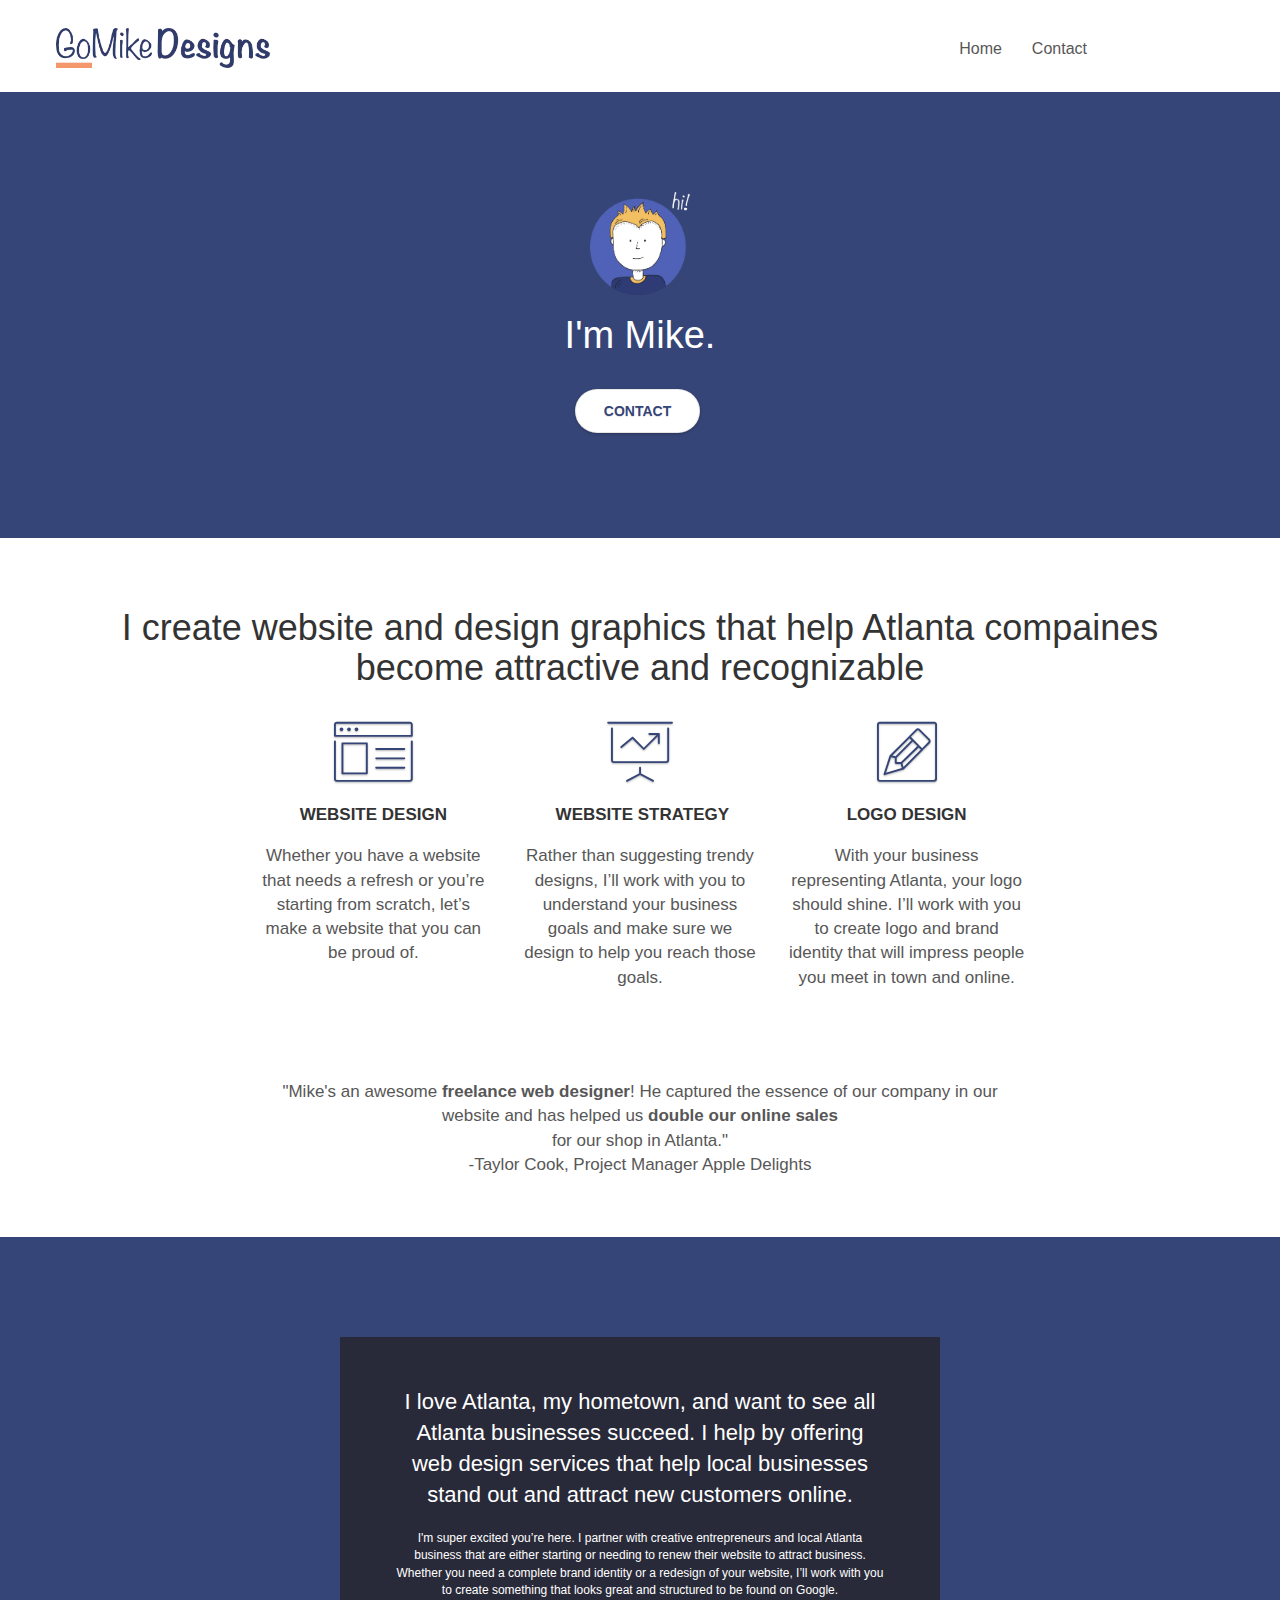
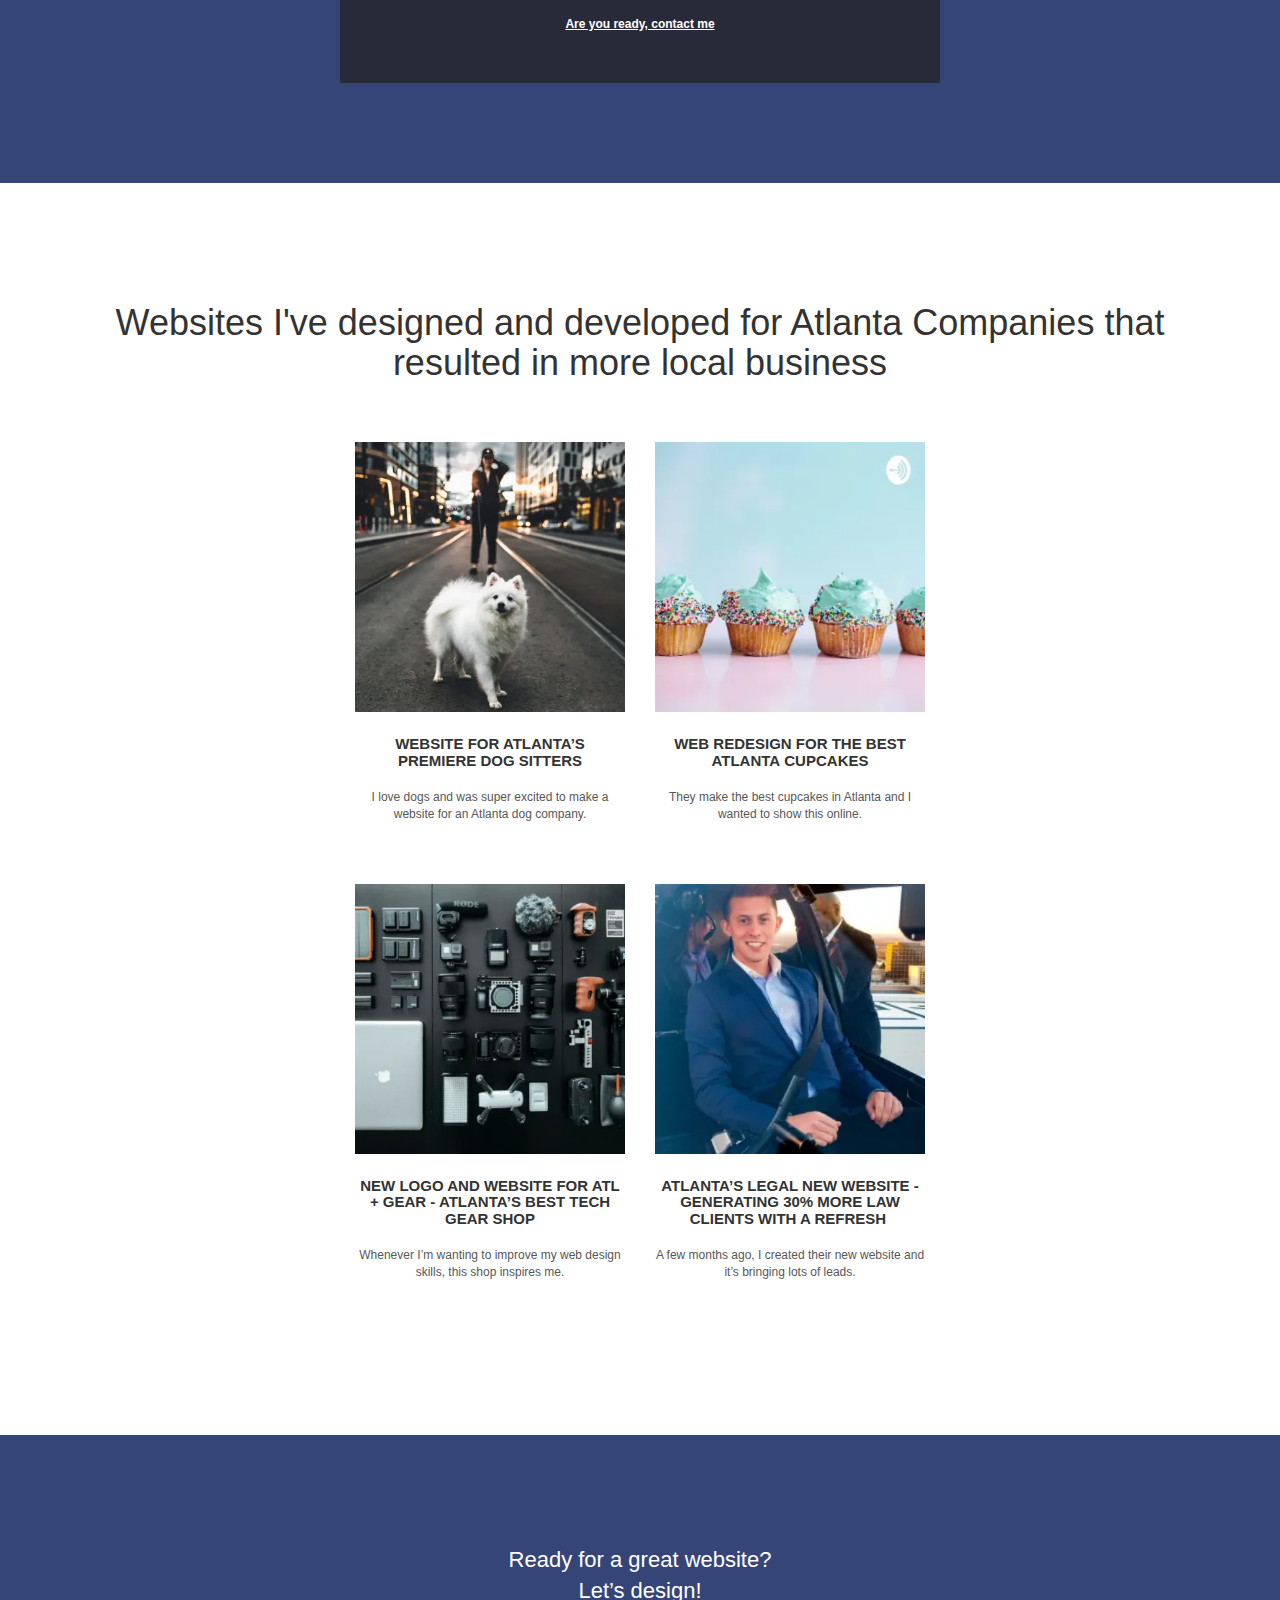
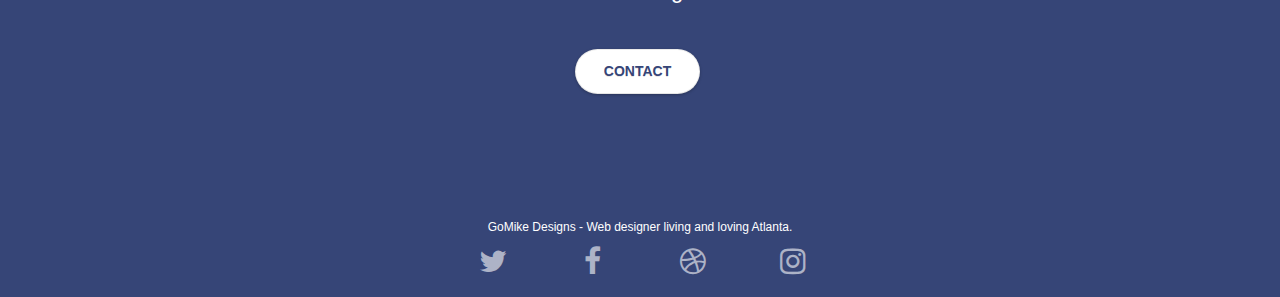
==== commit 9bbfd262: "fixed nav bar and contact page bugs seo for both  page is in all green min bootstrap page is complet" ====
--- a/index.html
+++ b/index.html
@@ -9,7 +9,7 @@
     
 	<link rel="stylesheet" type="text/css" href="./css/bootstrap3.3.7.min.css">
 	<link rel="stylesheet" type="text/css" href="style.css">
-	<link rel="stylesheet" type="text/css" href="./css/font-awesome.css">
+	<link rel="stylesheet" type="text/css" href="./css/font-awesome-min.css">
 	<link rel="stylesheet" type="text/css" href="./css/et-line.css">
 
     <title>Mike Atlanta's Native Web Developer</title>
@@ -31,9 +31,9 @@
 			<div class="navbar-header">
 				<a class="navbar-brand" href="index.html"><img src="img/atlanta%20web%20design%20logo.webp" alt="Go Mikes designs logo" height="40" /></a>
 
-				<!-- <button id="nav-toggle" type="button" class="ui-navbar-toggle navbar-toggle" data-toggle="collapse" data-target=".navbar-1">
+				<button id="nav-toggle" type="button" class="ui-navbar-toggle navbar-toggle" data-toggle="collapse" data-target=".navbar-1">
 					<span class="sr-only">Toggle navigation</span><span class="icon-bar"></span><span class="icon-bar"></span><span class="icon-bar"></span>
-				</button> -->
+				</button>
 			</div>
 			<div class="collapse navbar-collapse navbar-1 special-dropdown-nav">
 				<ul class="site-navigation nav navbar-nav">
--- a/style.css
+++ b/style.css
@@ -279,13 +279,21 @@
 .row-no-gutters {
     margin-right: 0;
     margin-left: 0;
-}
-
-.row.row-no-gutters > [class^="col-"],
+    display: flex;
+    flex-direction: row;
+    align-items: flex-start;
+    justify-content: center;
+}
+
+.col-sm-3 {
+    margin-left: 5px;
+}
+
+/* .row.row-no-gutters > [class^="col-"],
 .row.row-no-gutters > [class*=" col-"] {
     padding-right: 0;
     padding-left: 0;
-}
+} */
 
 #bloc-2-services p {
     font-size: 17px;
@@ -321,9 +329,14 @@
 
 .navbar .nav {
     padding-top: 2px;
-    margin-right: -16px;
+    margin-right: 117px;
     float: right;
     z-index: 1;
+    list-style: none;
+}
+
+a {
+    text-decoration: none;
 }
 
 .nav > li {
@@ -365,6 +378,7 @@
     position: relative;
     z-index: 2;
 }
+
 
 @media (min-width: 768px) {
     .site-navigation {
@@ -659,7 +673,7 @@
 }
 
 .container {
-    max-width: 1000px;
+    max-width: 1255px;
 }
 
 .hero-bloc-text {
@@ -1037,11 +1051,8 @@
     }
 }
 
-@media (max-width: 400px) {
-    .bloc {
-        padding-left: 0;
-        padding-right: 0;
-    }
+@media (max-width: 375px) {
+    
 }
 
 @media (max-width: 767px) {
